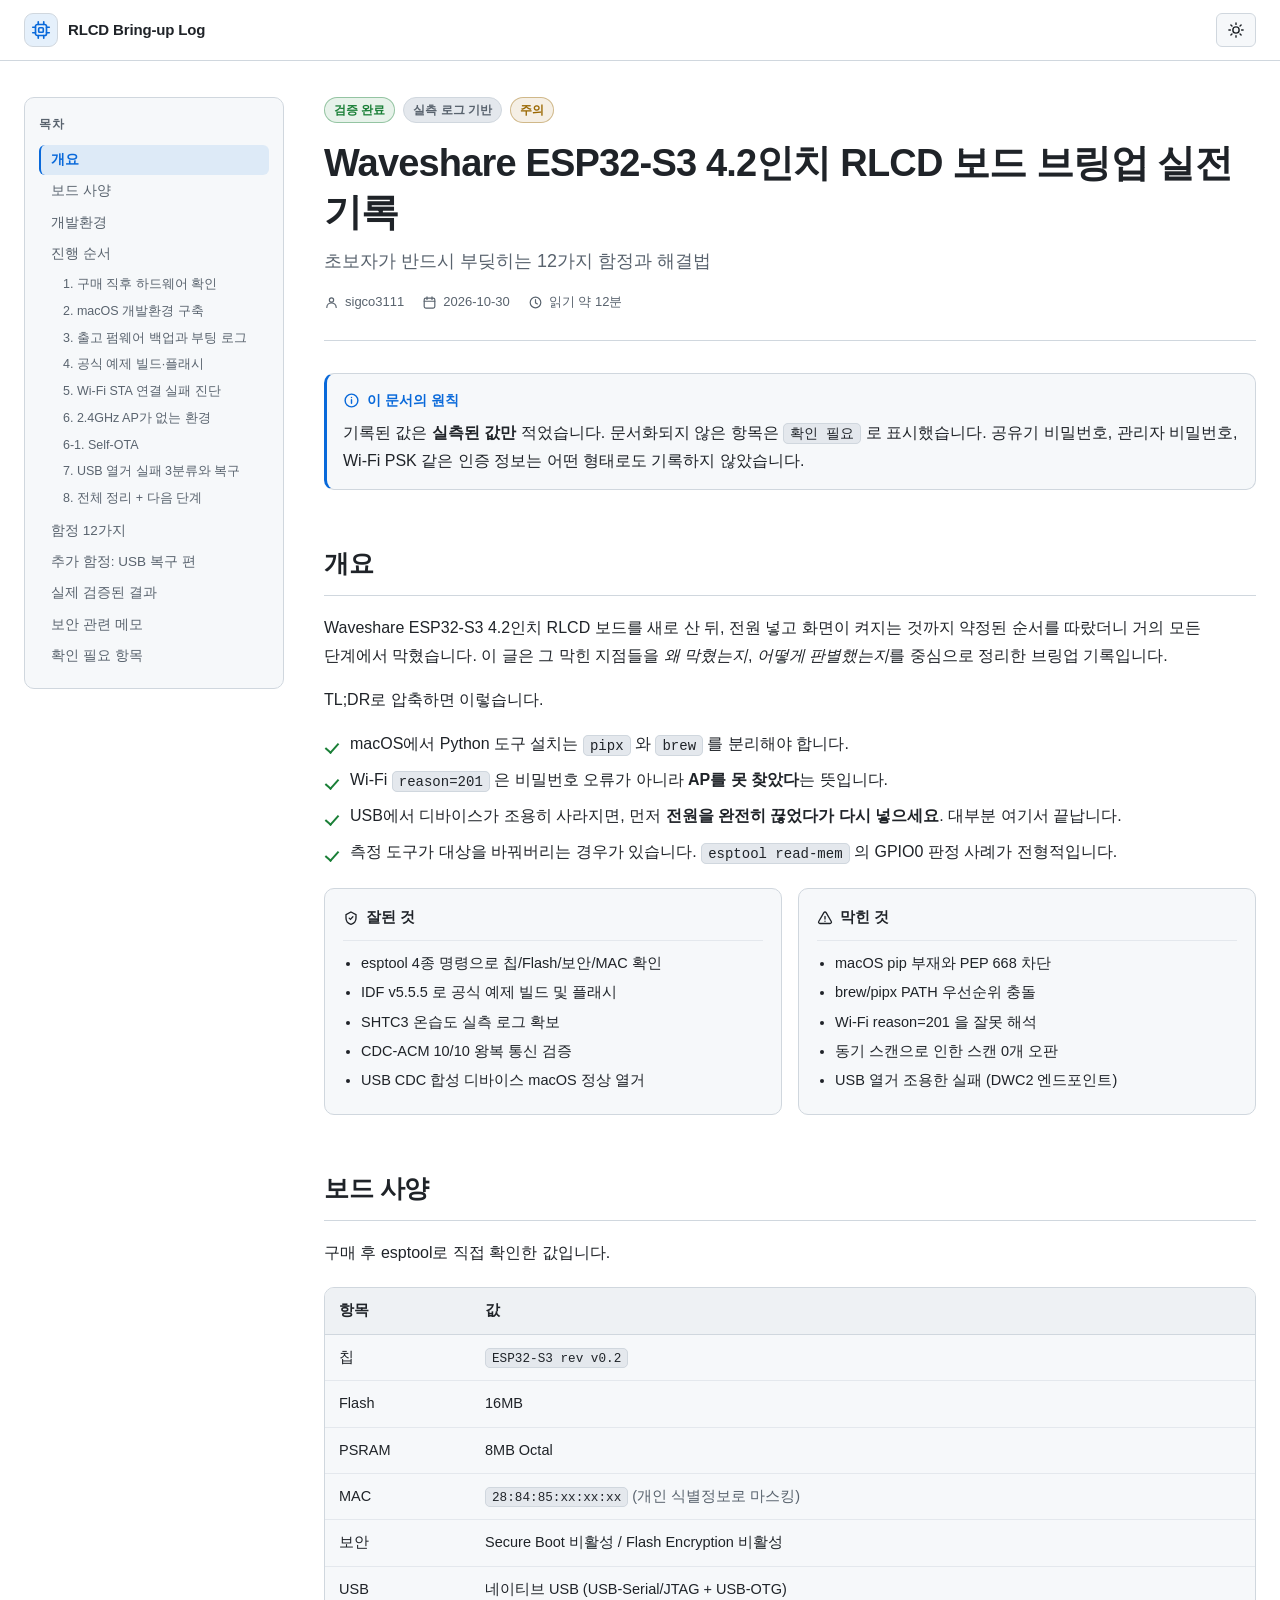
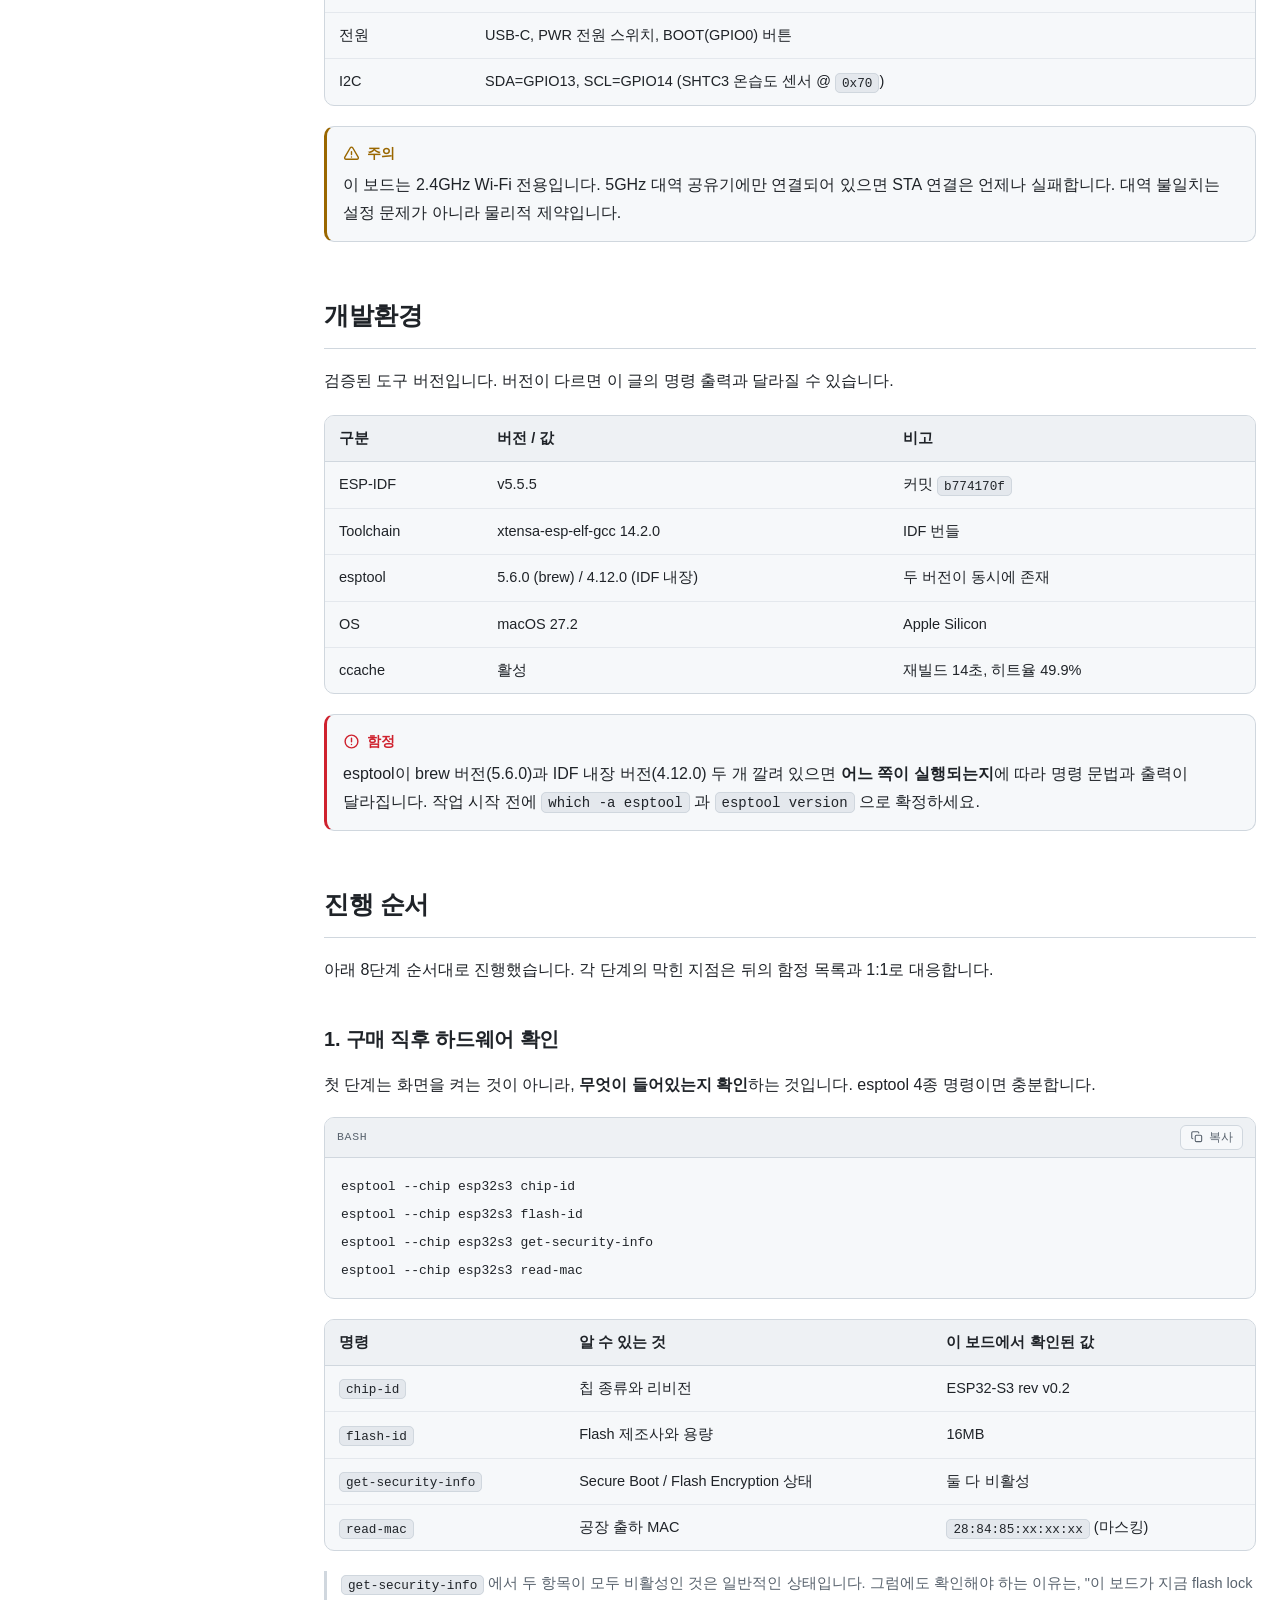
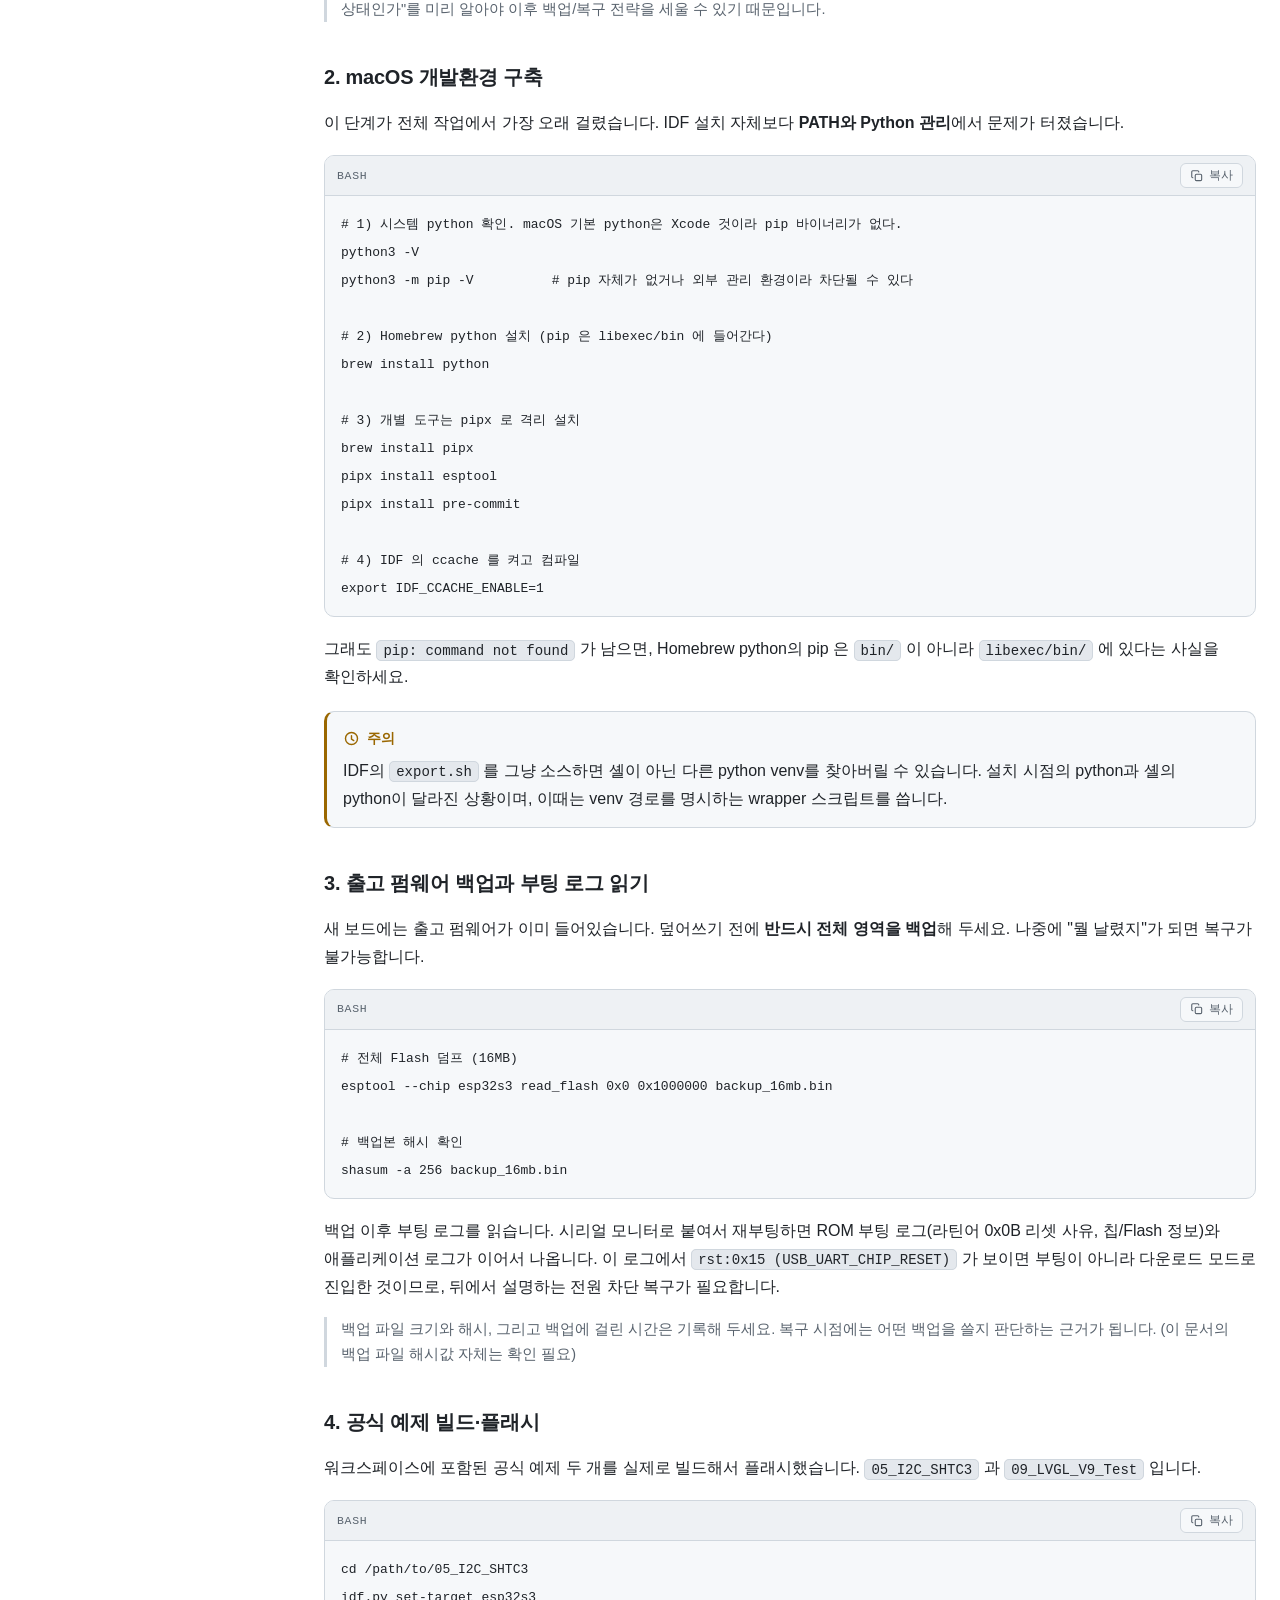
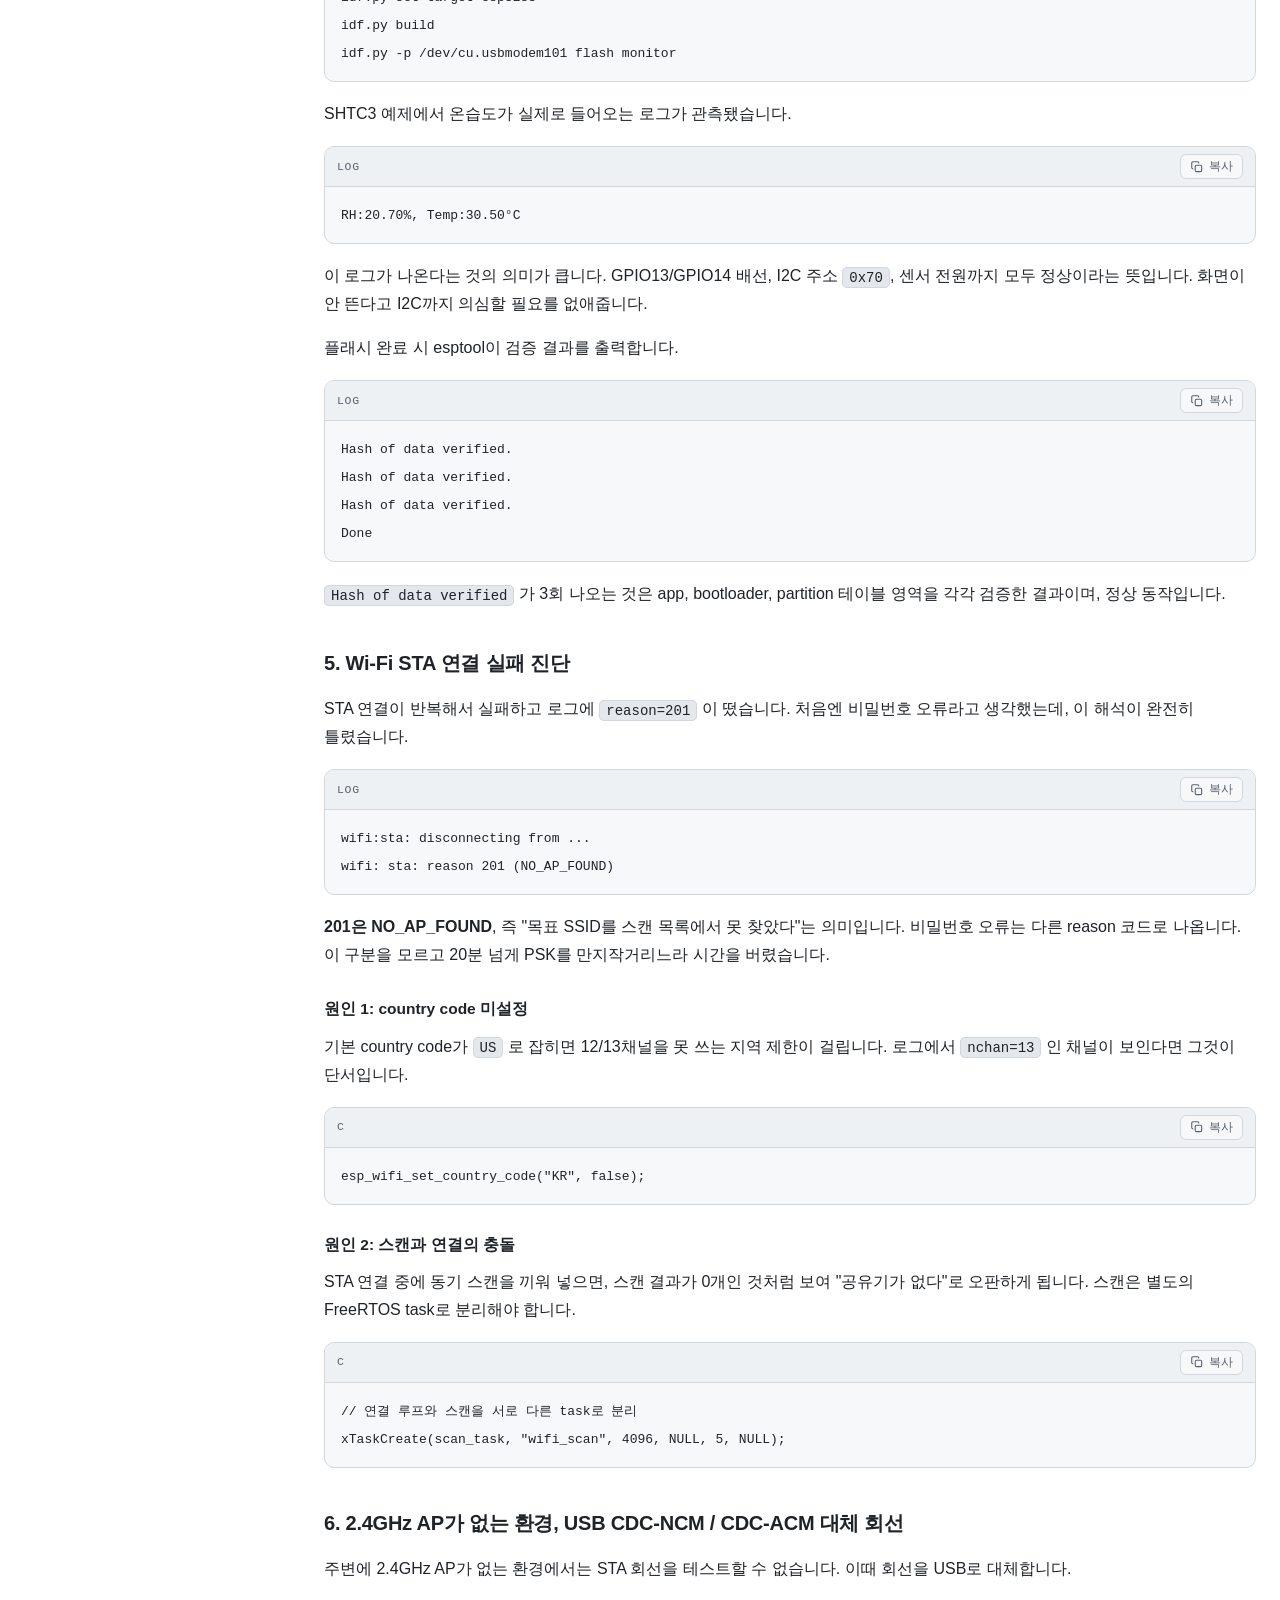
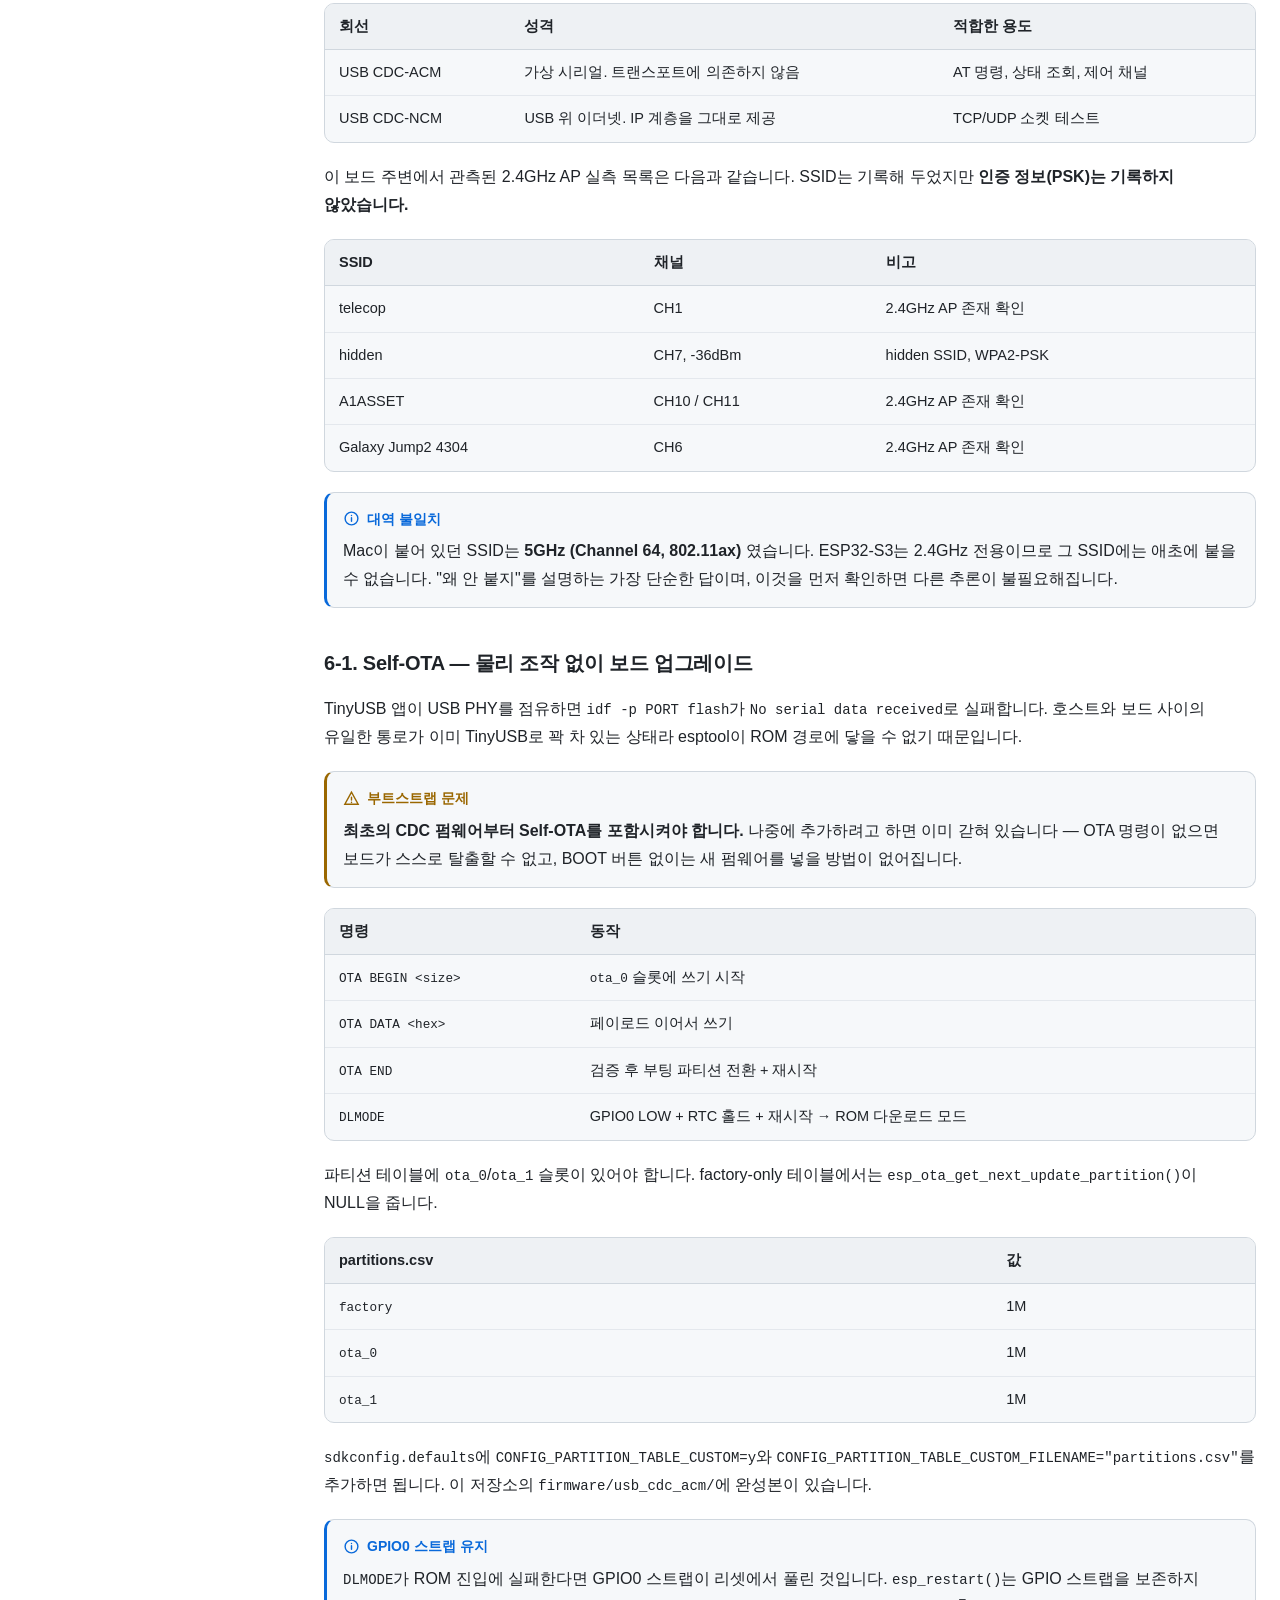
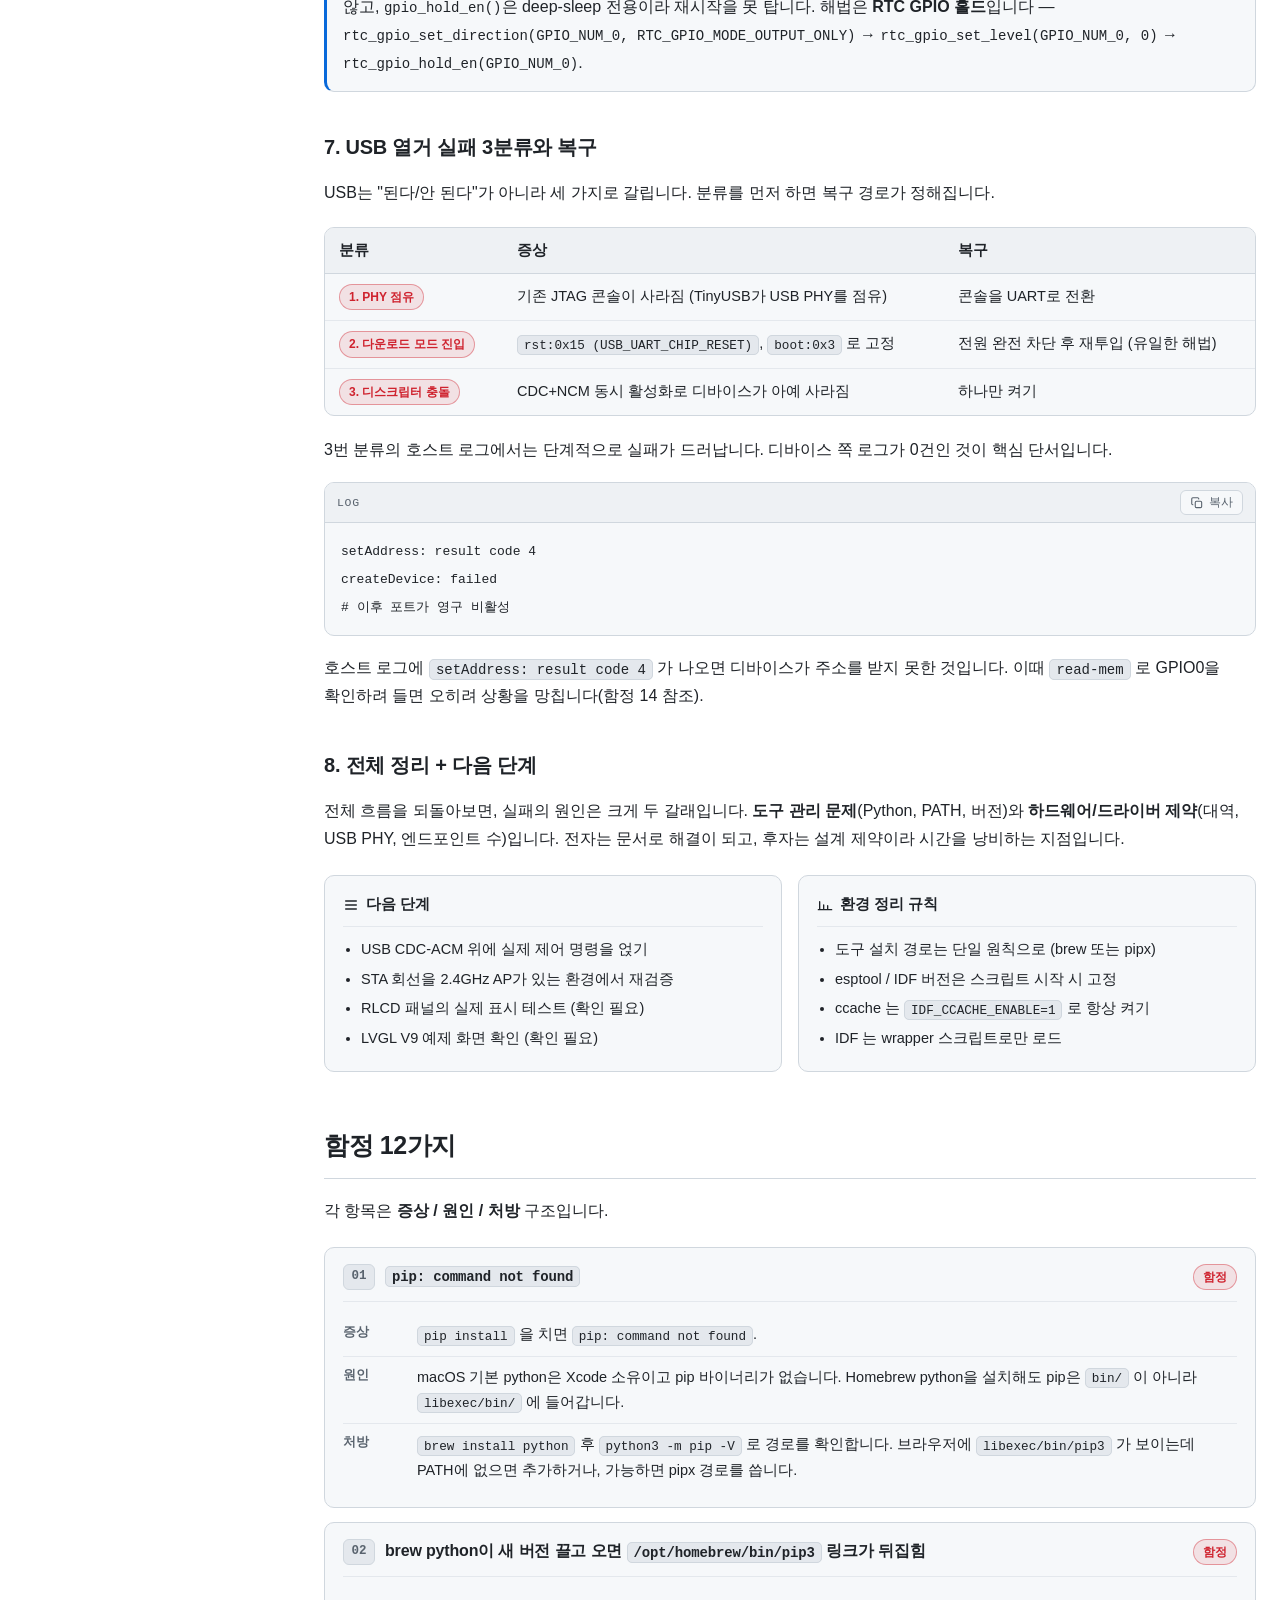
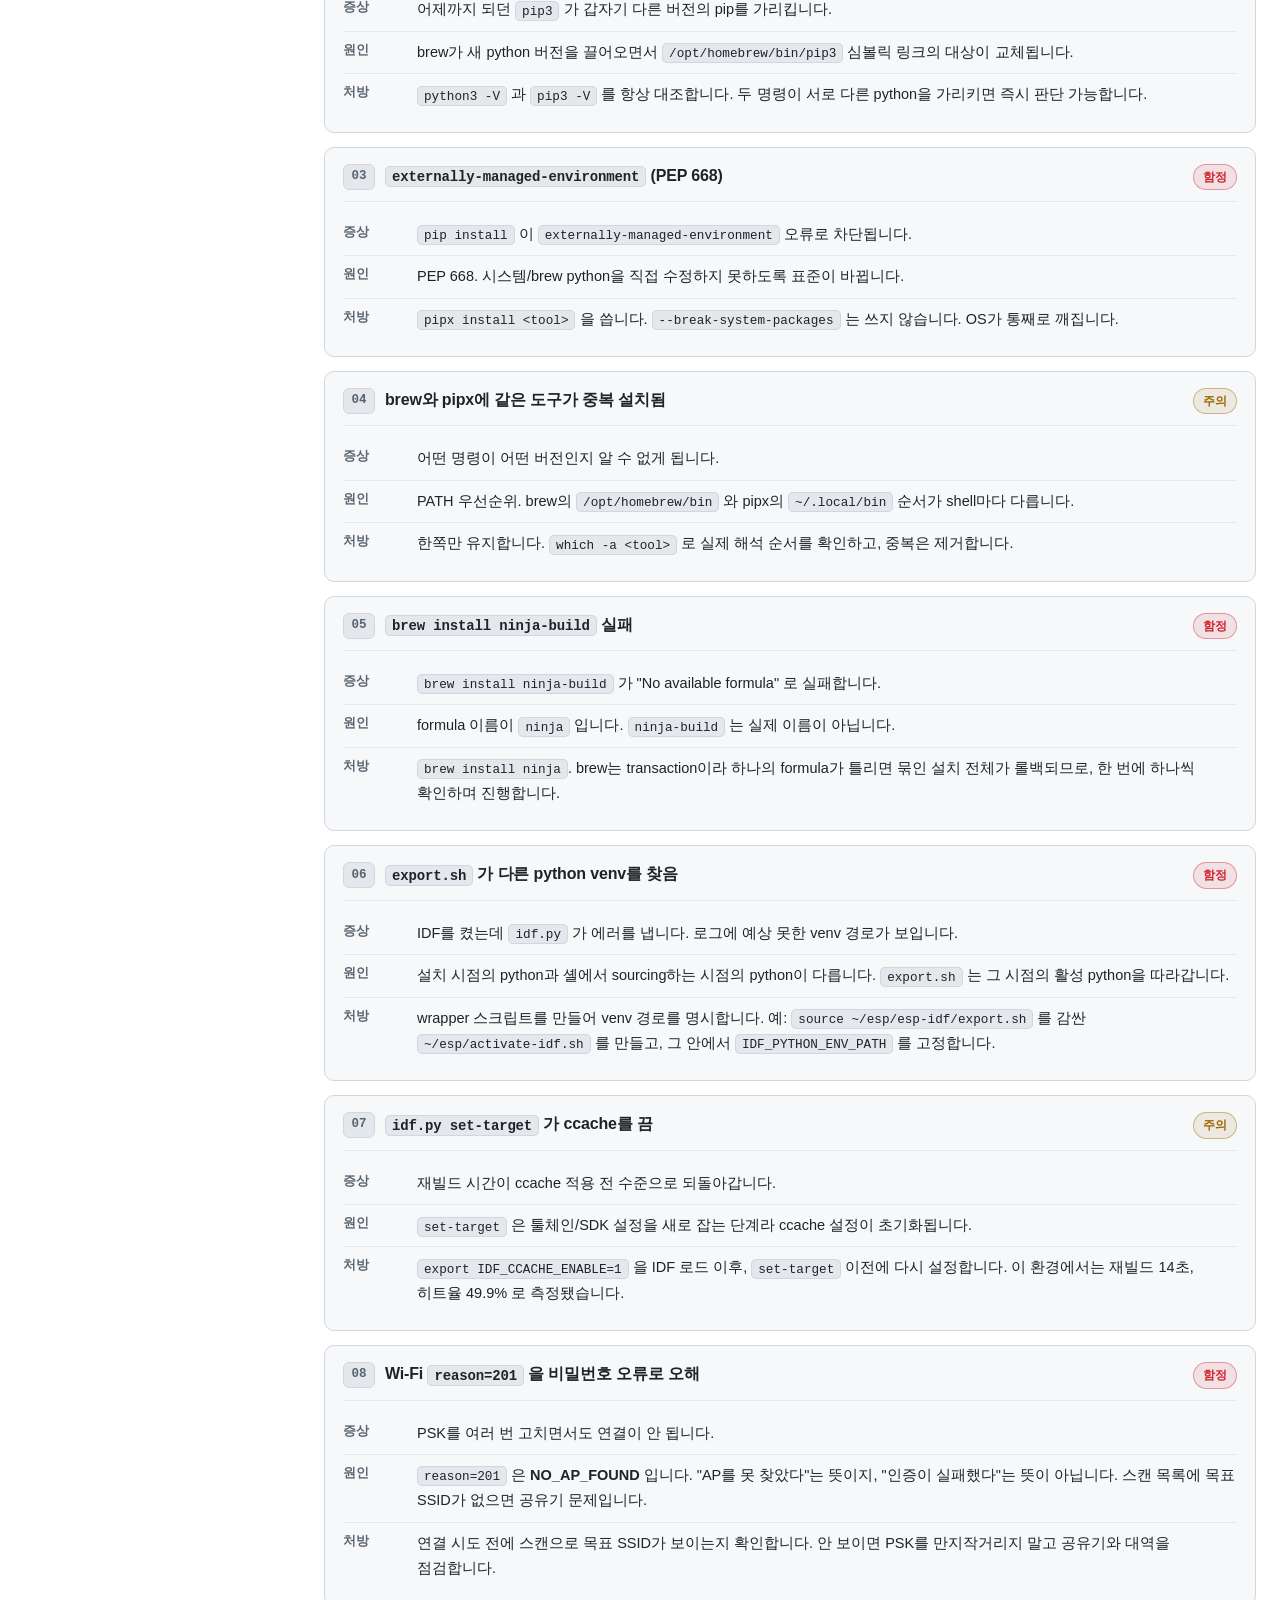
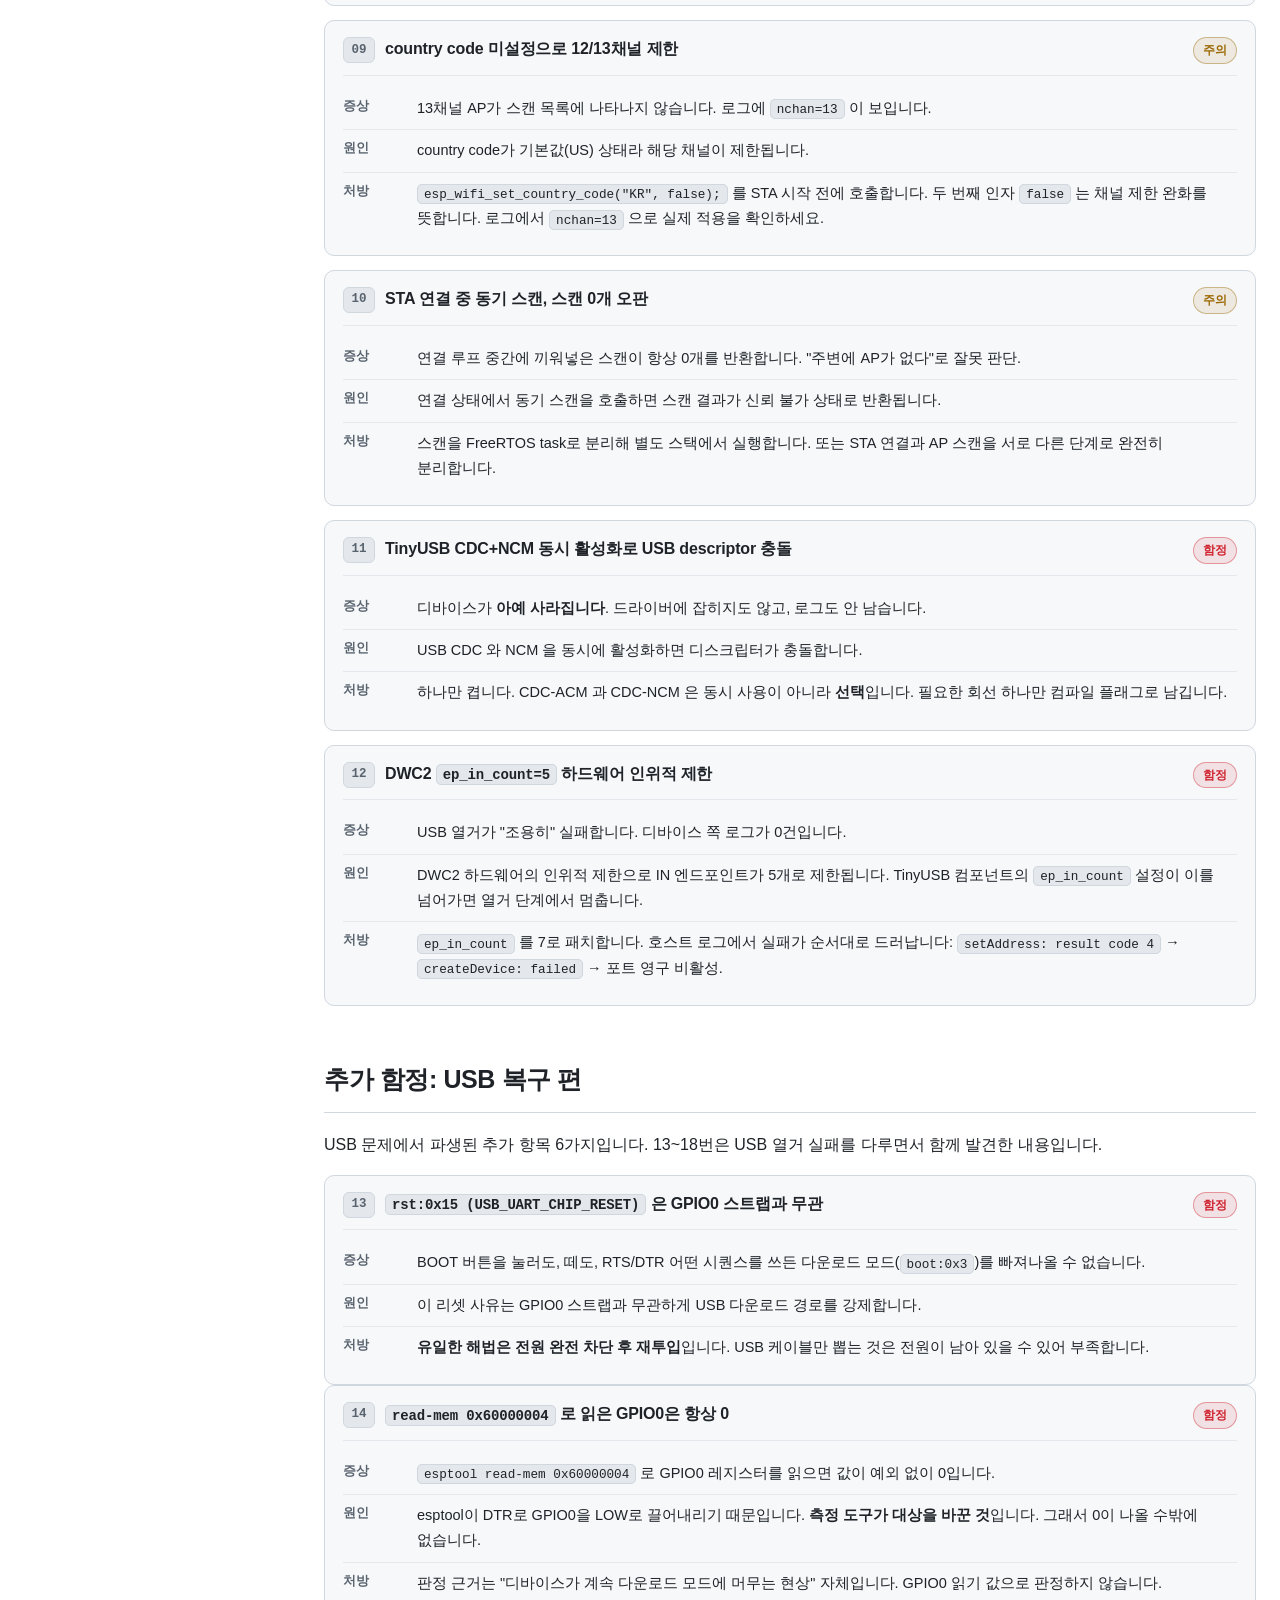
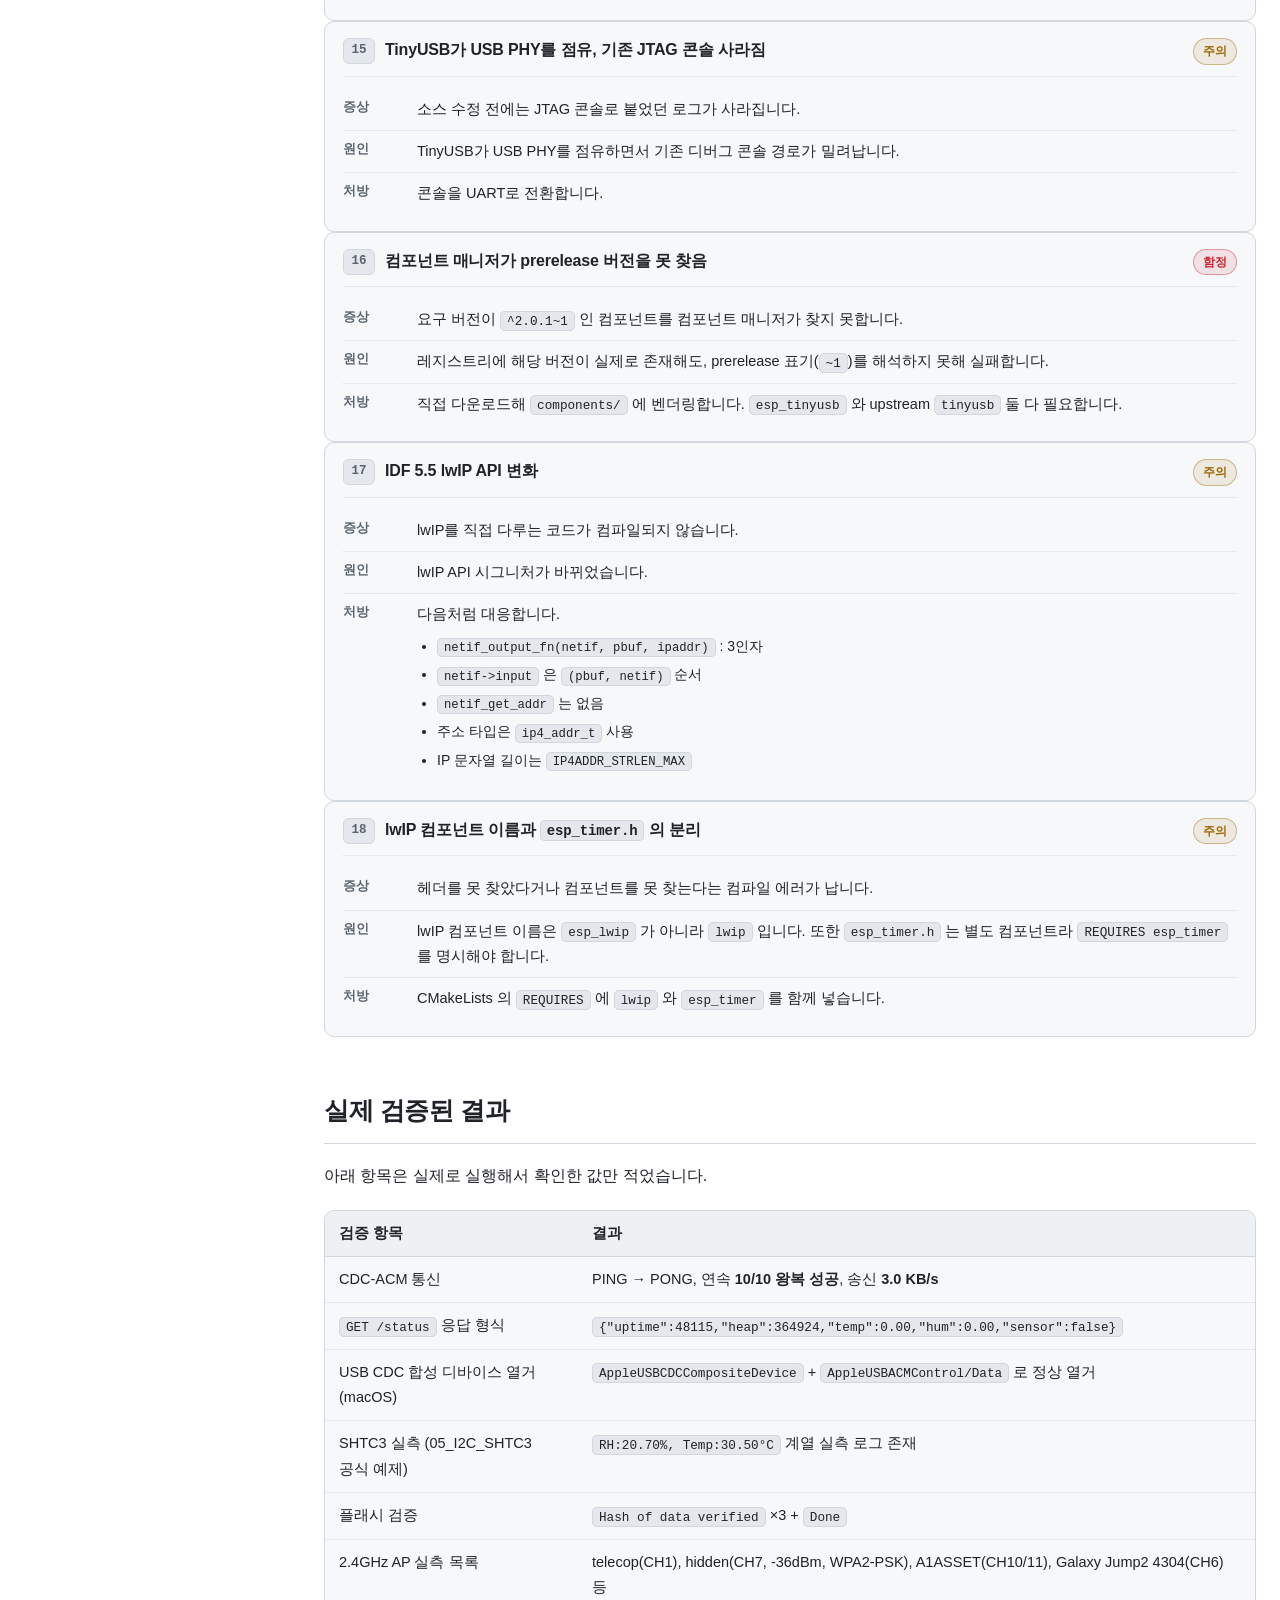
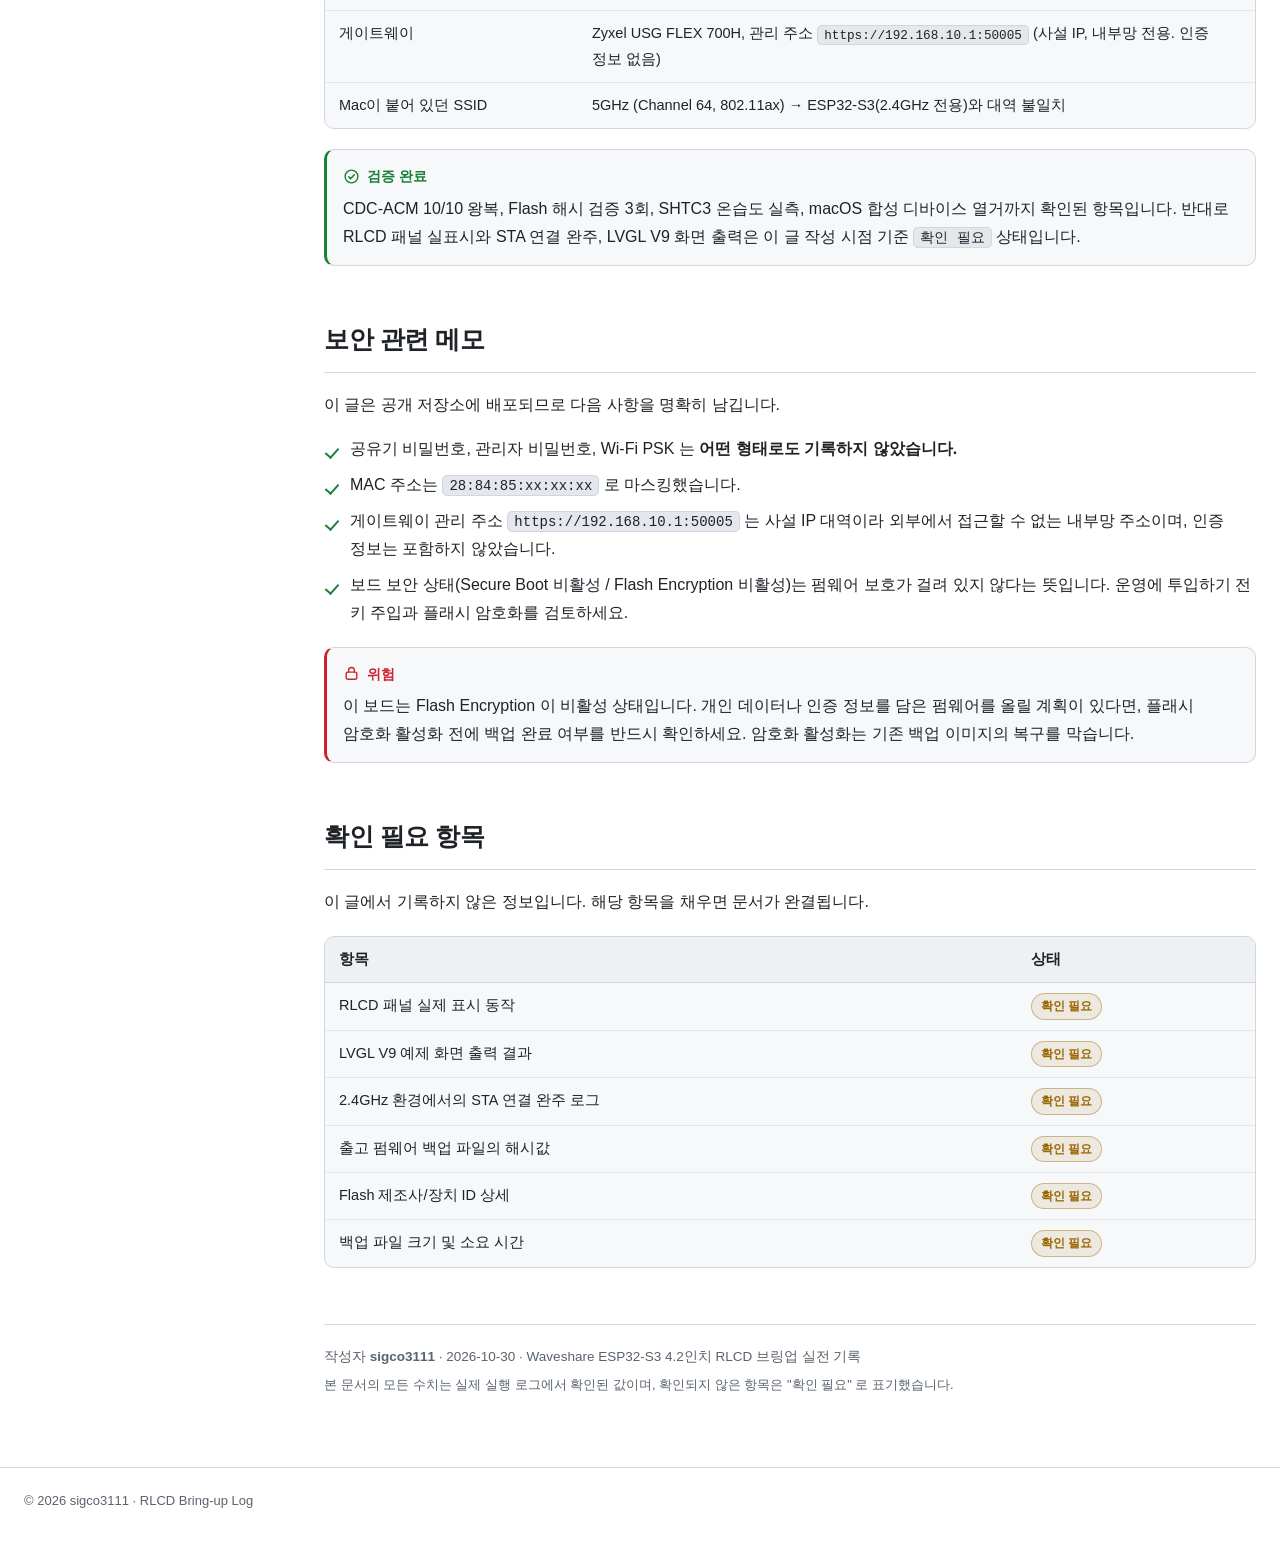
==== index.html @ a82d2789 "docs(site): Self-OTA 섹션 추가 — 물리 조작 없는 보드 업그레이드 OTA BEGIN/DATA/END, DLMODE, partitions.csv(ota_0/ota_" ====
<!DOCTYPE html>
<html lang="ko" data-theme="dark">
<head>
<meta charset="UTF-8">
<meta name="viewport" content="width=device-width, initial-scale=1">
<title>Waveshare ESP32-S3 4.2인치 RLCD 보드 브링업 실전 기록</title>
<meta name="description" content="ESP32-S3 4.2인치 RLCD 보드를 처음 켜는 과정에서 반드시 부딪히는 함정과 해결법. macOS 개발환경 구축부터 USB 열거 실패 복구, Wi-Fi reason=201 진단까지 실측 로그 기반으로 정리.">
<meta name="author" content="sigco3111">
<meta name="date" content="2026-10-30">
<link rel="stylesheet" href="assets/style.css">
<link rel="icon" href="data:image/svg+xml,%3Csvg xmlns='http://www.w3.org/2000/svg' viewBox='0 0 32 32'%3E%3Crect width='32' height='32' rx='7' fill='%230d1117'/%3E%3Crect x='7' y='9' width='18' height='12' rx='2' fill='none' stroke='%2358a6ff' stroke-width='2'/%3E%3Crect x='10' y='12' width='12' height='6' fill='%233fb950' opacity='.8'/%3E%3C/svg%3E">
</head>
<body>

<div class="progress-bar" id="progressBar" aria-hidden="true"></div>

<header class="site-header">
  <div class="wrap header-inner">
    <div class="brand">
      <span class="brand-mark" aria-hidden="true">
        <svg viewBox="0 0 24 24" width="22" height="22" fill="none" stroke="currentColor" stroke-width="1.8" stroke-linecap="round" stroke-linejoin="round">
          <rect x="6" y="6" width="12" height="12" rx="2"></rect>
          <rect x="9.5" y="9.5" width="5" height="5" rx="1"></rect>
          <path d="M9 3v3M15 3v3M9 18v3M15 18v3M3 9h3M3 15h3M18 9h3M18 15h3"></path>
        </svg>
      </span>
      <span class="brand-text">RLCD Bring-up Log</span>
    </div>

    <div class="header-actions">
      <button class="toc-toggle" id="tocToggle" type="button" aria-expanded="false" aria-controls="tocNav">
        <svg viewBox="0 0 24 24" width="18" height="18" fill="none" stroke="currentColor" stroke-width="2" stroke-linecap="round"><path d="M4 6h16M4 12h16M4 18h16"></path></svg>
        <span>목차</span>
      </button>

      <button class="theme-toggle" id="themeToggle" type="button" aria-label="테마 전환" title="다크 / 라이트 테마 전환">
        <svg class="icon-sun" viewBox="0 0 24 24" width="18" height="18" fill="none" stroke="currentColor" stroke-width="1.9" stroke-linecap="round">
          <circle cx="12" cy="12" r="4.2"></circle>
          <path d="M12 2.5v2M12 19.5v2M2.5 12h2M19.5 12h2M5.2 5.2l1.4 1.4M17.4 17.4l1.4 1.4M18.8 5.2l-1.4 1.4M6.6 17.4l-1.4 1.4"></path>
        </svg>
        <svg class="icon-moon" viewBox="0 0 24 24" width="18" height="18" fill="none" stroke="currentColor" stroke-width="1.9" stroke-linecap="round" stroke-linejoin="round">
          <path d="M20 14.5A8.2 8.2 0 019.5 4 8.5 8.5 0 1020 14.5z"></path>
        </svg>
      </button>
    </div>
  </div>
</header>

<main class="wrap layout">

  <!-- ============ 목차 ============ -->
  <aside class="sidebar">
    <nav class="toc" id="tocNav" aria-label="목차">
      <p class="toc-title">목차</p>
      <ul class="toc-list">
        <li><a href="#overview" data-toc="overview">개요</a></li>
        <li><a href="#spec" data-toc="spec">보드 사양</a></li>
        <li><a href="#env" data-toc="env">개발환경</a></li>
        <li class="toc-group">
          <a href="#progress" data-toc="progress">진행 순서</a>
          <ul>
            <li><a href="#step-1" data-toc="step-1">1. 구매 직후 하드웨어 확인</a></li>
            <li><a href="#step-2" data-toc="step-2">2. macOS 개발환경 구축</a></li>
            <li><a href="#step-3" data-toc="step-3">3. 출고 펌웨어 백업과 부팅 로그</a></li>
            <li><a href="#step-4" data-toc="step-4">4. 공식 예제 빌드·플래시</a></li>
            <li><a href="#step-5" data-toc="step-5">5. Wi-Fi STA 연결 실패 진단</a></li>
            <li><a href="#step-6" data-toc="step-6">6. 2.4GHz AP가 없는 환경</a></li>
            <li><a href="#step-6-1" data-toc="step-6-1">6-1. Self-OTA</a></li>
            <li><a href="#step-7" data-toc="step-7">7. USB 열거 실패 3분류와 복구</a></li>
            <li><a href="#step-8" data-toc="step-8">8. 전체 정리 + 다음 단계</a></li>
          </ul>
        </li>
        <li><a href="#pitfalls" data-toc="pitfalls">함정 12가지</a></li>
        <li><a href="#pitfalls-usb" data-toc="pitfalls-usb">추가 함정: USB 복구 편</a></li>
        <li><a href="#verified" data-toc="verified">실제 검증된 결과</a></li>
        <li><a href="#security" data-toc="security">보안 관련 메모</a></li>
        <li><a href="#open-items" data-toc="open-items">확인 필요 항목</a></li>
      </ul>
    </nav>
  </aside>

  <!-- ============ 본문 ============ -->
  <article class="post">

    <header class="post-header">
      <div class="post-badges">
        <span class="badge badge-success">검증 완료</span>
        <span class="badge badge-neutral">실측 로그 기반</span>
        <span class="badge badge-warning">주의</span>
      </div>
      <h1 class="post-title">Waveshare ESP32-S3 4.2인치 RLCD 보드 브링업 실전 기록</h1>
      <p class="post-subtitle">초보자가 반드시 부딪히는 12가지 함정과 해결법</p>
      <div class="post-meta">
        <span class="meta-item">
          <svg viewBox="0 0 24 24" width="15" height="15" fill="none" stroke="currentColor" stroke-width="1.9" stroke-linecap="round"><circle cx="12" cy="8" r="3.4"></circle><path d="M4.5 20a7.5 7.5 0 0115 0"></path></svg>
          sigco3111
        </span>
        <span class="meta-item">
          <svg viewBox="0 0 24 24" width="15" height="15" fill="none" stroke="currentColor" stroke-width="1.9" stroke-linecap="round"><rect x="3.5" y="5" width="17" height="16" rx="2.5"></rect><path d="M8 3v4M16 3v4M3.5 10h17"></path></svg>
          2026-10-30
        </span>
        <span class="meta-item">
          <svg viewBox="0 0 24 24" width="15" height="15" fill="none" stroke="currentColor" stroke-width="1.9" stroke-linecap="round"><circle cx="12" cy="12" r="8.5"></circle><path d="M12 7.5v5l3 1.8"></path></svg>
          읽기 약 12분
        </span>
      </div>
    </header>

    <div class="callout callout-info">
      <div class="callout-head">
        <svg viewBox="0 0 24 24" width="17" height="17" fill="none" stroke="currentColor" stroke-width="2" stroke-linecap="round"><circle cx="12" cy="12" r="9"></circle><path d="M12 11v5M12 7.6v.2"></path></svg>
        이 문서의 원칙
      </div>
      <p>
        기록된 값은 <strong>실측된 값만</strong> 적었습니다. 문서화되지 않은 항목은
        <code class="inline-code">확인 필요</code> 로 표시했습니다. 공유기 비밀번호, 관리자 비밀번호,
        Wi-Fi PSK 같은 인증 정보는 어떤 형태로도 기록하지 않았습니다.
      </p>
    </div>

    <!-- ---------- 개요 ---------- -->
    <section id="overview">
      <h2 class="section-title">개요</h2>
      <p>
        Waveshare ESP32-S3 4.2인치 RLCD 보드를 새로 산 뒤, 전원 넣고 화면이 켜지는 것까지
        약정된 순서를 따랐더니 거의 모든 단계에서 막혔습니다. 이 글은 그 막힌 지점들을
        <em>왜 막혔는지</em>, <em>어떻게 판별했는지</em>를 중심으로 정리한 브링업 기록입니다.
      </p>
      <p>
        TL;DR로 압축하면 이렇습니다.
      </p>
      <ul class="checklist">
        <li>macOS에서 Python 도구 설치는 <code class="inline-code">pipx</code> 와 <code class="inline-code">brew</code> 를 분리해야 합니다.</li>
        <li>Wi-Fi <code class="inline-code">reason=201</code> 은 비밀번호 오류가 아니라 <strong>AP를 못 찾았다</strong>는 뜻입니다.</li>
        <li>USB에서 디바이스가 조용히 사라지면, 먼저 <strong>전원을 완전히 끊었다가 다시 넣으세요</strong>. 대부분 여기서 끝납니다.</li>
        <li>측정 도구가 대상을 바꿔버리는 경우가 있습니다. <code class="inline-code">esptool read-mem</code> 의 GPIO0 판정 사례가 전형적입니다.</li>
      </ul>

      <div class="grid-2">
        <div class="card">
          <div class="card-title">
            <svg viewBox="0 0 24 24" width="16" height="16" fill="none" stroke="currentColor" stroke-width="2" stroke-linecap="round"><path d="M12 3l7.5 4v5c0 4.4-3.1 8.3-7.5 9.5C7.6 20.3 4.5 16.4 4.5 12V7L12 3z"></path><path d="M9.3 12.2l1.9 1.9 3.6-3.9"></path></svg>
            잘된 것
          </div>
          <ul class="tight">
            <li>esptool 4종 명령으로 칩/Flash/보안/MAC 확인</li>
            <li>IDF v5.5.5 로 공식 예제 빌드 및 플래시</li>
            <li>SHTC3 온습도 실측 로그 확보</li>
            <li>CDC-ACM 10/10 왕복 통신 검증</li>
            <li>USB CDC 합성 디바이스 macOS 정상 열거</li>
          </ul>
        </div>
        <div class="card">
          <div class="card-title">
            <svg viewBox="0 0 24 24" width="16" height="16" fill="none" stroke="currentColor" stroke-width="2" stroke-linecap="round"><path d="M10.3 3.9L2.6 17.2a2 2 0 001.7 3h15.4a2 2 0 001.7-3L13.7 3.9a2 2 0 00-3.4 0z"></path><path d="M12 9.5v4M12 16.8v.2"></path></svg>
            막힌 것
          </div>
          <ul class="tight">
            <li>macOS pip 부재와 PEP 668 차단</li>
            <li>brew/pipx PATH 우선순위 충돌</li>
            <li>Wi-Fi reason=201 을 잘못 해석</li>
            <li>동기 스캔으로 인한 스캔 0개 오판</li>
            <li>USB 열거 조용한 실패 (DWC2 엔드포인트)</li>
          </ul>
        </div>
      </div>
    </section>

    <!-- ---------- 보드 사양 ---------- -->
    <section id="spec">
      <h2 class="section-title">보드 사양</h2>
      <p>구매 후 esptool로 직접 확인한 값입니다.</p>

      <div class="table-wrap">
        <table>
          <thead>
            <tr><th scope="col">항목</th><th scope="col">값</th></tr>
          </thead>
          <tbody>
            <tr><td>칩</td><td><code class="inline-code">ESP32-S3 rev v0.2</code></td></tr>
            <tr><td>Flash</td><td>16MB</td></tr>
            <tr><td>PSRAM</td><td>8MB Octal</td></tr>
            <tr><td>MAC</td><td><code class="inline-code">28:84:85:xx:xx:xx</code> <span class="muted">(개인 식별정보로 마스킹)</span></td></tr>
            <tr><td>보안</td><td>Secure Boot 비활성 / Flash Encryption 비활성</td></tr>
            <tr><td>USB</td><td>네이티브 USB (USB-Serial/JTAG + USB-OTG)</td></tr>
            <tr><td>전원</td><td>USB-C, PWR 전원 스위치, BOOT(GPIO0) 버튼</td></tr>
            <tr><td>I2C</td><td>SDA=GPIO13, SCL=GPIO14 (SHTC3 온습도 센서 @ <code class="inline-code">0x70</code>)</td></tr>
          </tbody>
        </table>
      </div>

      <div class="callout callout-warning">
        <div class="callout-head">
          <svg viewBox="0 0 24 24" width="17" height="17" fill="none" stroke="currentColor" stroke-width="2" stroke-linecap="round"><path d="M10.3 3.9L2.6 17.2a2 2 0 001.7 3h15.4a2 2 0 001.7-3L13.7 3.9a2 2 0 00-3.4 0z"></path><path d="M12 9.5v4M12 16.8v.2"></path></svg>
          주의
        </div>
        <p>
          이 보드는 2.4GHz Wi-Fi 전용입니다. 5GHz 대역 공유기에만 연결되어 있으면 STA 연결은
          언제나 실패합니다. 대역 불일치는 설정 문제가 아니라 물리적 제약입니다.
        </p>
      </div>
    </section>

    <!-- ---------- 개발환경 ---------- -->
    <section id="env">
      <h2 class="section-title">개발환경</h2>
      <p>검증된 도구 버전입니다. 버전이 다르면 이 글의 명령 출력과 달라질 수 있습니다.</p>

      <div class="table-wrap">
        <table>
          <thead>
            <tr><th scope="col">구분</th><th scope="col">버전 / 값</th><th scope="col">비고</th></tr>
          </thead>
          <tbody>
            <tr><td>ESP-IDF</td><td>v5.5.5</td><td>커밋 <code class="inline-code">b774170f</code></td></tr>
            <tr><td>Toolchain</td><td>xtensa-esp-elf-gcc 14.2.0</td><td>IDF 번들</td></tr>
            <tr><td>esptool</td><td>5.6.0 (brew) / 4.12.0 (IDF 내장)</td><td>두 버전이 동시에 존재</td></tr>
            <tr><td>OS</td><td>macOS 27.2</td><td>Apple Silicon</td></tr>
            <tr><td>ccache</td><td>활성</td><td>재빌드 14초, 히트율 49.9%</td></tr>
          </tbody>
        </table>
      </div>

      <div class="callout callout-danger">
        <div class="callout-head">
          <svg viewBox="0 0 24 24" width="17" height="17" fill="none" stroke="currentColor" stroke-width="2" stroke-linecap="round"><circle cx="12" cy="12" r="9"></circle><path d="M12 7.5v5M12 16.2v.2"></path></svg>
          함정
        </div>
        <p>
          esptool이 brew 버전(5.6.0)과 IDF 내장 버전(4.12.0) 두 개 깔려 있으면
          <strong>어느 쪽이 실행되는지</strong>에 따라 명령 문법과 출력이 달라집니다.
          작업 시작 전에 <code class="inline-code">which -a esptool</code> 과
          <code class="inline-code">esptool version</code> 으로 확정하세요.
        </p>
      </div>
    </section>

    <!-- ---------- 진행 순서 ---------- -->
    <section id="progress">
      <h2 class="section-title">진행 순서</h2>
      <p>아래 8단계 순서대로 진행했습니다. 각 단계의 막힌 지점은 뒤의 함정 목록과 1:1로 대응합니다.</p>

      <!-- Step 1 -->
      <h3 id="step-1" class="subsection-title">1. 구매 직후 하드웨어 확인</h3>
      <p>
        첫 단계는 화면을 켜는 것이 아니라, <strong>무엇이 들어있는지 확인</strong>하는 것입니다.
        esptool 4종 명령이면 충분합니다.
      </p>

      <div class="code-block">
        <div class="code-head"><span class="code-lang">bash</span></div>
        <pre><code>esptool --chip esp32s3 chip-id
esptool --chip esp32s3 flash-id
esptool --chip esp32s3 get-security-info
esptool --chip esp32s3 read-mac</code></pre>
      </div>

      <div class="table-wrap">
        <table>
          <thead>
            <tr><th scope="col">명령</th><th scope="col">알 수 있는 것</th><th scope="col">이 보드에서 확인된 값</th></tr>
          </thead>
          <tbody>
            <tr><td><code class="inline-code">chip-id</code></td><td>칩 종류와 리비전</td><td>ESP32-S3 rev v0.2</td></tr>
            <tr><td><code class="inline-code">flash-id</code></td><td>Flash 제조사와 용량</td><td>16MB</td></tr>
            <tr><td><code class="inline-code">get-security-info</code></td><td>Secure Boot / Flash Encryption 상태</td><td>둘 다 비활성</td></tr>
            <tr><td><code class="inline-code">read-mac</code></td><td>공장 출하 MAC</td><td><code class="inline-code">28:84:85:xx:xx:xx</code> (마스킹)</td></tr>
          </tbody>
        </table>
      </div>

      <p class="note">
        <code class="inline-code">get-security-info</code> 에서 두 항목이 모두 비활성인 것은
        일반적인 상태입니다. 그럼에도 확인해야 하는 이유는, "이 보드가 지금 flash lock 상태인가"를
        미리 알아야 이후 백업/복구 전략을 세울 수 있기 때문입니다.
      </p>

      <!-- Step 2 -->
      <h3 id="step-2" class="subsection-title">2. macOS 개발환경 구축</h3>
      <p>
        이 단계가 전체 작업에서 가장 오래 걸렸습니다. IDF 설치 자체보다
        <strong>PATH와 Python 관리</strong>에서 문제가 터졌습니다.
      </p>

      <div class="code-block">
        <div class="code-head"><span class="code-lang">bash</span></div>
        <pre><code># 1) 시스템 python 확인. macOS 기본 python은 Xcode 것이라 pip 바이너리가 없다.
python3 -V
python3 -m pip -V          # pip 자체가 없거나 외부 관리 환경이라 차단될 수 있다

# 2) Homebrew python 설치 (pip 은 libexec/bin 에 들어간다)
brew install python

# 3) 개별 도구는 pipx 로 격리 설치
brew install pipx
pipx install esptool
pipx install pre-commit

# 4) IDF 의 ccache 를 켜고 컴파일
export IDF_CCACHE_ENABLE=1</code></pre>
      </div>

      <p>
        그래도 <code class="inline-code">pip: command not found</code> 가 남으면,
        Homebrew python의 pip 은 <code class="inline-code">bin/</code> 이 아니라
        <code class="inline-code">libexec/bin/</code> 에 있다는 사실을 확인하세요.
      </p>

      <div class="callout callout-warning">
        <div class="callout-head">
          <svg viewBox="0 0 24 24" width="17" height="17" fill="none" stroke="currentColor" stroke-width="2" stroke-linecap="round"><path d="M12 8v5l3.2 2"></path><circle cx="12" cy="12" r="8.5"></circle></svg>
          주의
        </div>
        <p>
          IDF의 <code class="inline-code">export.sh</code> 를 그냥 소스하면 셸이 아닌
          다른 python venv를 찾아버릴 수 있습니다. 설치 시점의 python과 셸의 python이
          달라진 상황이며, 이때는 venv 경로를 명시하는 wrapper 스크립트를 씁니다.
        </p>
      </div>

      <!-- Step 3 -->
      <h3 id="step-3" class="subsection-title">3. 출고 펌웨어 백업과 부팅 로그 읽기</h3>
      <p>
        새 보드에는 출고 펌웨어가 이미 들어있습니다. 덮어쓰기 전에
        <strong>반드시 전체 영역을 백업</strong>해 두세요. 나중에 "뭘 날렸지"가 되면 복구가 불가능합니다.
      </p>

      <div class="code-block">
        <div class="code-head"><span class="code-lang">bash</span></div>
        <pre><code># 전체 Flash 덤프 (16MB)
esptool --chip esp32s3 read_flash 0x0 0x1000000 backup_16mb.bin

# 백업본 해시 확인
shasum -a 256 backup_16mb.bin</code></pre>
      </div>

      <p>
        백업 이후 부팅 로그를 읽습니다. 시리얼 모니터로 붙여서 재부팅하면
        ROM 부팅 로그(라틴어 0x0B 리셋 사유, 칩/Flash 정보)와 애플리케이션 로그가 이어서 나옵니다.
        이 로그에서 <code class="inline-code">rst:0x15 (USB_UART_CHIP_RESET)</code> 가 보이면
        부팅이 아니라 다운로드 모드로 진입한 것이므로, 뒤에서 설명하는 전원 차단 복구가 필요합니다.
      </p>

      <p class="note">
        백업 파일 크기와 해시, 그리고 백업에 걸린 시간은 기록해 두세요.
        복구 시점에는 어떤 백업을 쓸지 판단하는 근거가 됩니다.
        <span class="muted">(이 문서의 백업 파일 해시값 자체는 확인 필요)</span>
      </p>

      <!-- Step 4 -->
      <h3 id="step-4" class="subsection-title">4. 공식 예제 빌드·플래시</h3>
      <p>
        워크스페이스에 포함된 공식 예제 두 개를 실제로 빌드해서 플래시했습니다.
        <code class="inline-code">05_I2C_SHTC3</code> 과 <code class="inline-code">09_LVGL_V9_Test</code> 입니다.
      </p>

      <div class="code-block">
        <div class="code-head"><span class="code-lang">bash</span></div>
        <pre><code>cd /path/to/05_I2C_SHTC3
idf.py set-target esp32s3
idf.py build
idf.py -p /dev/cu.usbmodem101 flash monitor</code></pre>
      </div>

      <p>SHTC3 예제에서 온습도가 실제로 들어오는 로그가 관측됐습니다.</p>

      <div class="code-block">
        <div class="code-head"><span class="code-lang">log</span></div>
        <pre><code>RH:20.70%, Temp:30.50°C</code></pre>
      </div>

      <p>
        이 로그가 나온다는 것의 의미가 큽니다. GPIO13/GPIO14 배선, I2C 주소 <code class="inline-code">0x70</code>,
        센서 전원까지 모두 정상이라는 뜻입니다. 화면이 안 뜬다고 I2C까지 의심할 필요를 없애줍니다.
      </p>

      <p>플래시 완료 시 esptool이 검증 결과를 출력합니다.</p>

      <div class="code-block">
        <div class="code-head"><span class="code-lang">log</span></div>
        <pre><code>Hash of data verified.
Hash of data verified.
Hash of data verified.
Done</code></pre>
      </div>

      <p>
        <code class="inline-code">Hash of data verified</code> 가 3회 나오는 것은
        app, bootloader, partition 테이블 영역을 각각 검증한 결과이며, 정상 동작입니다.
      </p>

      <!-- Step 5 -->
      <h3 id="step-5" class="subsection-title">5. Wi-Fi STA 연결 실패 진단</h3>
      <p>
        STA 연결이 반복해서 실패하고 로그에 <code class="inline-code">reason=201</code> 이 떴습니다.
        처음엔 비밀번호 오류라고 생각했는데, 이 해석이 완전히 틀렸습니다.
      </p>

      <div class="code-block">
        <div class="code-head"><span class="code-lang">log</span></div>
        <pre><code>wifi:sta: disconnecting from ...
wifi: sta: reason 201 (NO_AP_FOUND)</code></pre>
      </div>

      <p>
        <strong>201은 NO_AP_FOUND</strong>, 즉 "목표 SSID를 스캔 목록에서 못 찾았다"는 의미입니다.
        비밀번호 오류는 다른 reason 코드로 나옵니다. 이 구분을 모르고 20분 넘게 PSK를
        만지작거리느라 시간을 버렸습니다.
      </p>

      <h4 class="minor-title">원인 1: country code 미설정</h4>
      <p>
        기본 country code가 <code class="inline-code">US</code> 로 잡히면 12/13채널을 못 쓰는
        지역 제한이 걸립니다. 로그에서 <code class="inline-code">nchan=13</code> 인 채널이
        보인다면 그것이 단서입니다.
      </p>

      <div class="code-block">
        <div class="code-head"><span class="code-lang">c</span></div>
        <pre><code>esp_wifi_set_country_code("KR", false);</code></pre>
      </div>

      <h4 class="minor-title">원인 2: 스캔과 연결의 충돌</h4>
      <p>
        STA 연결 중에 동기 스캔을 끼워 넣으면, 스캔 결과가 0개인 것처럼 보여
        "공유기가 없다"로 오판하게 됩니다. 스캔은 별도의 FreeRTOS task로 분리해야 합니다.
      </p>

      <div class="code-block">
        <div class="code-head"><span class="code-lang">c</span></div>
        <pre><code>// 연결 루프와 스캔을 서로 다른 task로 분리
xTaskCreate(scan_task, "wifi_scan", 4096, NULL, 5, NULL);</code></pre>
      </div>

      <!-- Step 6 -->
      <h3 id="step-6" class="subsection-title">6. 2.4GHz AP가 없는 환경, USB CDC-NCM / CDC-ACM 대체 회선</h3>
      <p>
        주변에 2.4GHz AP가 없는 환경에서는 STA 회선을 테스트할 수 없습니다.
        이때 회선을 USB로 대체합니다.
      </p>

      <div class="table-wrap">
        <table>
          <thead>
            <tr><th scope="col">회선</th><th scope="col">성격</th><th scope="col">적합한 용도</th></tr>
          </thead>
          <tbody>
            <tr><td>USB CDC-ACM</td><td>가상 시리얼. 트랜스포트에 의존하지 않음</td><td>AT 명령, 상태 조회, 제어 채널</td></tr>
            <tr><td>USB CDC-NCM</td><td>USB 위 이더넷. IP 계층을 그대로 제공</td><td>TCP/UDP 소켓 테스트</td></tr>
          </tbody>
        </table>
      </div>

      <p>
        이 보드 주변에서 관측된 2.4GHz AP 실측 목록은 다음과 같습니다. SSID는 기록해 두었지만
        <strong>인증 정보(PSK)는 기록하지 않았습니다.</strong>
      </p>

      <div class="table-wrap">
        <table>
          <thead>
            <tr><th scope="col">SSID</th><th scope="col">채널</th><th scope="col">비고</th></tr>
          </thead>
          <tbody>
            <tr><td>telecop</td><td>CH1</td><td>2.4GHz AP 존재 확인</td></tr>
            <tr><td>hidden</td><td>CH7, -36dBm</td><td>hidden SSID, WPA2-PSK</td></tr>
            <tr><td>A1ASSET</td><td>CH10 / CH11</td><td>2.4GHz AP 존재 확인</td></tr>
            <tr><td>Galaxy Jump2 4304</td><td>CH6</td><td>2.4GHz AP 존재 확인</td></tr>
          </tbody>
        </table>
      </div>

      <div class="callout callout-info">
        <div class="callout-head">
          <svg viewBox="0 0 24 24" width="17" height="17" fill="none" stroke="currentColor" stroke-width="2" stroke-linecap="round"><circle cx="12" cy="12" r="9"></circle><path d="M12 11v5M12 7.6v.2"></path></svg>
          대역 불일치
        </div>
        <p>
          Mac이 붙어 있던 SSID는 <strong>5GHz (Channel 64, 802.11ax)</strong> 였습니다.
          ESP32-S3는 2.4GHz 전용이므로 그 SSID에는 애초에 붙을 수 없습니다.
          "왜 안 붙지"를 설명하는 가장 단순한 답이며, 이것을 먼저 확인하면 다른 추론이 불필요해집니다.
        </p>
      </div>

      <!-- Step 6-1 : Self-OTA -->
      <h3 id="step-6-1" class="subsection-title">6-1. Self-OTA — 물리 조작 없이 보드 업그레이드</h3>
      <p>
        TinyUSB 앱이 USB PHY를 점유하면 <code>idf -p PORT flash</code>가
        <code>No serial data received</code>로 실패합니다. 호스트와 보드 사이의 유일한 통로가
        이미 TinyUSB로 꽉 차 있는 상태라 esptool이 ROM 경로에 닿을 수 없기 때문입니다.
      </p>

      <div class="callout callout-warning">
        <div class="callout-head">
          <svg viewBox="0 0 24 24" width="17" height="17" fill="none" stroke="currentColor" stroke-width="2" stroke-linecap="round"><path d="M12 3 2.6 20h18.8L12 3Z"></path><path d="M12 10v4M12 17.4v.2"></path></svg>
          부트스트랩 문제
        </div>
        <p>
          <strong>최초의 CDC 펌웨어부터 Self-OTA를 포함시켜야 합니다.</strong>
          나중에 추가하려고 하면 이미 갇혀 있습니다 — OTA 명령이 없으면 보드가 스스로 탈출할 수 없고,
          BOOT 버튼 없이는 새 펌웨어를 넣을 방법이 없어집니다.
        </p>
      </div>

      <div class="table-wrap">
        <table>
          <thead>
            <tr><th scope="col">명령</th><th scope="col">동작</th></tr>
          </thead>
          <tbody>
            <tr><td><code>OTA BEGIN &lt;size&gt;</code></td><td><code>ota_0</code> 슬롯에 쓰기 시작</td></tr>
            <tr><td><code>OTA DATA &lt;hex&gt;</code></td><td>페이로드 이어서 쓰기</td></tr>
            <tr><td><code>OTA END</code></td><td>검증 후 부팅 파티션 전환 + 재시작</td></tr>
            <tr><td><code>DLMODE</code></td><td>GPIO0 LOW + RTC 홀드 + 재시작 → ROM 다운로드 모드</td></tr>
          </tbody>
        </table>
      </div>

      <p>
        파티션 테이블에 <code>ota_0</code>/<code>ota_1</code> 슬롯이 있어야 합니다.
        factory-only 테이블에서는 <code>esp_ota_get_next_update_partition()</code>이 NULL을 줍니다.
      </p>

      <div class="table-wrap">
        <table>
          <thead>
            <tr><th scope="col">partitions.csv</th><th scope="col">값</th></tr>
          </thead>
          <tbody>
            <tr><td><code>factory</code></td><td>1M</td></tr>
            <tr><td><code>ota_0</code></td><td>1M</td></tr>
            <tr><td><code>ota_1</code></td><td>1M</td></tr>
          </tbody>
        </table>
      </div>

      <p>
        <code>sdkconfig.defaults</code>에 <code>CONFIG_PARTITION_TABLE_CUSTOM=y</code>와
        <code>CONFIG_PARTITION_TABLE_CUSTOM_FILENAME="partitions.csv"</code>를 추가하면 됩니다.
        이 저장소의 <code>firmware/usb_cdc_acm/</code>에 완성본이 있습니다.
      </p>

      <div class="callout callout-info">
        <div class="callout-head">
          <svg viewBox="0 0 24 24" width="17" height="17" fill="none" stroke="currentColor" stroke-width="2" stroke-linecap="round"><circle cx="12" cy="12" r="9"></circle><path d="M12 11v5M12 7.6v.2"></path></svg>
          GPIO0 스트랩 유지
        </div>
        <p>
          <code>DLMODE</code>가 ROM 진입에 실패한다면 GPIO0 스트랩이 리셋에서 풀린 것입니다.
          <code>esp_restart()</code>는 GPIO 스트랩을 보존하지 않고,
          <code>gpio_hold_en()</code>은 deep-sleep 전용이라 재시작을 못 탑니다.
          해법은 <strong>RTC GPIO 홀드</strong>입니다 —
          <code>rtc_gpio_set_direction(GPIO_NUM_0, RTC_GPIO_MODE_OUTPUT_ONLY)</code> →
          <code>rtc_gpio_set_level(GPIO_NUM_0, 0)</code> → <code>rtc_gpio_hold_en(GPIO_NUM_0)</code>.
        </p>
      </div>

      <!-- Step 7 -->
      <h3 id="step-7" class="subsection-title">7. USB 열거 실패 3분류와 복구</h3>
      <p>
        USB는 "된다/안 된다"가 아니라 세 가지로 갈립니다. 분류를 먼저 하면 복구 경로가 정해집니다.
      </p>

      <div class="table-wrap">
        <table>
          <thead>
            <tr><th scope="col">분류</th><th scope="col">증상</th><th scope="col">복구</th></tr>
          </thead>
          <tbody>
            <tr>
              <td><span class="badge badge-danger">1. PHY 점유</span></td>
              <td>기존 JTAG 콘솔이 사라짐 (TinyUSB가 USB PHY를 점유)</td>
              <td>콘솔을 UART로 전환</td>
            </tr>
            <tr>
              <td><span class="badge badge-danger">2. 다운로드 모드 진입</span></td>
              <td><code class="inline-code">rst:0x15 (USB_UART_CHIP_RESET)</code>, <code class="inline-code">boot:0x3</code> 로 고정</td>
              <td>전원 완전 차단 후 재투입 (유일한 해법)</td>
            </tr>
            <tr>
              <td><span class="badge badge-danger">3. 디스크립터 충돌</span></td>
              <td>CDC+NCM 동시 활성화로 디바이스가 아예 사라짐</td>
              <td>하나만 켜기</td>
            </tr>
          </tbody>
        </table>
      </div>

      <p>
        3번 분류의 호스트 로그에서는 단계적으로 실패가 드러납니다. 디바이스 쪽 로그가 0건인 것이
        핵심 단서입니다.
      </p>

      <div class="code-block">
        <div class="code-head"><span class="code-lang">log</span></div>
        <pre><code>setAddress: result code 4
createDevice: failed
# 이후 포트가 영구 비활성</code></pre>
      </div>

      <p>
        호스트 로그에 <code class="inline-code">setAddress: result code 4</code> 가 나오면
        디바이스가 주소를 받지 못한 것입니다. 이때 <code class="inline-code">read-mem</code> 로
        GPIO0을 확인하려 들면 오히려 상황을 망칩니다(함정 14 참조).
      </p>

      <!-- Step 8 -->
      <h3 id="step-8" class="subsection-title">8. 전체 정리 + 다음 단계</h3>
      <p>
        전체 흐름을 되돌아보면, 실패의 원인은 크게 두 갈래입니다.
        <strong>도구 관리 문제</strong>(Python, PATH, 버전)와
        <strong>하드웨어/드라이버 제약</strong>(대역, USB PHY, 엔드포인트 수)입니다.
        전자는 문서로 해결이 되고, 후자는 설계 제약이라 시간을 낭비하는 지점입니다.
      </p>

      <div class="grid-2">
        <div class="card">
          <div class="card-title">
            <svg viewBox="0 0 24 24" width="16" height="16" fill="none" stroke="currentColor" stroke-width="2" stroke-linecap="round"><path d="M4 6h16M4 12h16M4 18h16"></path></svg>
            다음 단계
          </div>
          <ul class="tight">
            <li>USB CDC-ACM 위에 실제 제어 명령을 얹기</li>
            <li>STA 회선을 2.4GHz AP가 있는 환경에서 재검증</li>
            <li>RLCD 패널의 실제 표시 테스트 (확인 필요)</li>
            <li>LVGL V9 예제 화면 확인 (확인 필요)</li>
          </ul>
        </div>
        <div class="card">
          <div class="card-title">
            <svg viewBox="0 0 24 24" width="16" height="16" fill="none" stroke="currentColor" stroke-width="2" stroke-linecap="round"><path d="M4 19V7M10 19V12M16 19v-6M22 19H2"></path></svg>
            환경 정리 규칙
          </div>
          <ul class="tight">
            <li>도구 설치 경로는 단일 원칙으로 (brew 또는 pipx)</li>
            <li>esptool / IDF 버전은 스크립트 시작 시 고정</li>
            <li>ccache 는 <code class="inline-code">IDF_CCACHE_ENABLE=1</code> 로 항상 켜기</li>
            <li>IDF 는 wrapper 스크립트로만 로드</li>
          </ul>
        </div>
      </div>
    </section>

    <!-- ---------- 함정 12 ---------- -->
    <section id="pitfalls">
      <h2 class="section-title">함정 12가지</h2>
      <p>각 항목은 <strong>증상 / 원인 / 처방</strong> 구조입니다.</p>

      <div class="pitfalls">

        <article class="pitfall">
          <div class="pitfall-head">
            <span class="pitfall-num">01</span>
            <h3 class="pitfall-title"><code class="inline-code">pip: command not found</code></h3>
            <span class="badge badge-danger">함정</span>
          </div>
          <dl class="pitfall-body">
            <dt>증상</dt>
            <dd><code class="inline-code">pip install</code> 을 치면 <code class="inline-code">pip: command not found</code>.</dd>
            <dt>원인</dt>
            <dd>macOS 기본 python은 Xcode 소유이고 pip 바이너리가 없습니다. Homebrew python을 설치해도 pip은 <code class="inline-code">bin/</code> 이 아니라 <code class="inline-code">libexec/bin/</code> 에 들어갑니다.</dd>
            <dt>처방</dt>
            <dd><code class="inline-code">brew install python</code> 후 <code class="inline-code">python3 -m pip -V</code> 로 경로를 확인합니다. 브라우저에 <code class="inline-code">libexec/bin/pip3</code> 가 보이는데 PATH에 없으면 추가하거나, 가능하면 pipx 경로를 씁니다.</dd>
          </dl>
        </article>

        <article class="pitfall">
          <div class="pitfall-head">
            <span class="pitfall-num">02</span>
            <h3 class="pitfall-title">brew python이 새 버전 끌고 오면 <code class="inline-code">/opt/homebrew/bin/pip3</code> 링크가 뒤집힘</h3>
            <span class="badge badge-danger">함정</span>
          </div>
          <dl class="pitfall-body">
            <dt>증상</dt>
            <dd>어제까지 되던 <code class="inline-code">pip3</code> 가 갑자기 다른 버전의 pip를 가리킵니다.</dd>
            <dt>원인</dt>
            <dd>brew가 새 python 버전을 끌어오면서 <code class="inline-code">/opt/homebrew/bin/pip3</code> 심볼릭 링크의 대상이 교체됩니다.</dd>
            <dt>처방</dt>
            <dd><code class="inline-code">python3 -V</code> 과 <code class="inline-code">pip3 -V</code> 를 항상 대조합니다. 두 명령이 서로 다른 python을 가리키면 즉시 판단 가능합니다.</dd>
          </dl>
        </article>

        <article class="pitfall">
          <div class="pitfall-head">
            <span class="pitfall-num">03</span>
            <h3 class="pitfall-title"><code class="inline-code">externally-managed-environment</code> (PEP 668)</h3>
            <span class="badge badge-danger">함정</span>
          </div>
          <dl class="pitfall-body">
            <dt>증상</dt>
            <dd><code class="inline-code">pip install</code> 이 <code class="inline-code">externally-managed-environment</code> 오류로 차단됩니다.</dd>
            <dt>원인</dt>
            <dd>PEP 668. 시스템/brew python을 직접 수정하지 못하도록 표준이 바뀝니다.</dd>
            <dt>처방</dt>
            <dd><code class="inline-code">pipx install &lt;tool&gt;</code> 을 씁니다. <code class="inline-code">--break-system-packages</code> 는 쓰지 않습니다. OS가 통째로 깨집니다.</dd>
          </dl>
        </article>

        <article class="pitfall">
          <div class="pitfall-head">
            <span class="pitfall-num">04</span>
            <h3 class="pitfall-title">brew와 pipx에 같은 도구가 중복 설치됨</h3>
            <span class="badge badge-warning">주의</span>
          </div>
          <dl class="pitfall-body">
            <dt>증상</dt>
            <dd>어떤 명령이 어떤 버전인지 알 수 없게 됩니다.</dd>
            <dt>원인</dt>
            <dd>PATH 우선순위. brew의 <code class="inline-code">/opt/homebrew/bin</code> 와 pipx의 <code class="inline-code">~/.local/bin</code> 순서가 shell마다 다릅니다.</dd>
            <dt>처방</dt>
            <dd>한쪽만 유지합니다. <code class="inline-code">which -a &lt;tool&gt;</code> 로 실제 해석 순서를 확인하고, 중복은 제거합니다.</dd>
          </dl>
        </article>

        <article class="pitfall">
          <div class="pitfall-head">
            <span class="pitfall-num">05</span>
            <h3 class="pitfall-title"><code class="inline-code">brew install ninja-build</code> 실패</h3>
            <span class="badge badge-danger">함정</span>
          </div>
          <dl class="pitfall-body">
            <dt>증상</dt>
            <dd><code class="inline-code">brew install ninja-build</code> 가 "No available formula" 로 실패합니다.</dd>
            <dt>원인</dt>
            <dd>formula 이름이 <code class="inline-code">ninja</code> 입니다. <code class="inline-code">ninja-build</code> 는 실제 이름이 아닙니다.</dd>
            <dt>처방</dt>
            <dd><code class="inline-code">brew install ninja</code>. brew는 transaction이라 하나의 formula가 틀리면 묶인 설치 전체가 롤백되므로, 한 번에 하나씩 확인하며 진행합니다.</dd>
          </dl>
        </article>

        <article class="pitfall">
          <div class="pitfall-head">
            <span class="pitfall-num">06</span>
            <h3 class="pitfall-title"><code class="inline-code">export.sh</code> 가 다른 python venv를 찾음</h3>
            <span class="badge badge-danger">함정</span>
          </div>
          <dl class="pitfall-body">
            <dt>증상</dt>
            <dd>IDF를 켰는데 <code class="inline-code">idf.py</code> 가 에러를 냅니다. 로그에 예상 못한 venv 경로가 보입니다.</dd>
            <dt>원인</dt>
            <dd>설치 시점의 python과 셸에서 sourcing하는 시점의 python이 다릅니다. <code class="inline-code">export.sh</code> 는 그 시점의 활성 python을 따라갑니다.</dd>
            <dt>처방</dt>
            <dd>wrapper 스크립트를 만들어 venv 경로를 명시합니다. 예: <code class="inline-code">source ~/esp/esp-idf/export.sh</code> 를 감싼 <code class="inline-code">~/esp/activate-idf.sh</code> 를 만들고, 그 안에서 <code class="inline-code">IDF_PYTHON_ENV_PATH</code> 를 고정합니다.</dd>
          </dl>
        </article>

        <article class="pitfall">
          <div class="pitfall-head">
            <span class="pitfall-num">07</span>
            <h3 class="pitfall-title"><code class="inline-code">idf.py set-target</code> 가 ccache를 끔</h3>
            <span class="badge badge-warning">주의</span>
          </div>
          <dl class="pitfall-body">
            <dt>증상</dt>
            <dd>재빌드 시간이 ccache 적용 전 수준으로 되돌아갑니다.</dd>
            <dt>원인</dt>
            <dd><code class="inline-code">set-target</code> 은 툴체인/SDK 설정을 새로 잡는 단계라 ccache 설정이 초기화됩니다.</dd>
            <dt>처방</dt>
            <dd><code class="inline-code">export IDF_CCACHE_ENABLE=1</code> 을 IDF 로드 이후, <code class="inline-code">set-target</code> 이전에 다시 설정합니다. 이 환경에서는 재빌드 14초, 히트율 49.9% 로 측정됐습니다.</dd>
          </dl>
        </article>

        <article class="pitfall">
          <div class="pitfall-head">
            <span class="pitfall-num">08</span>
            <h3 class="pitfall-title">Wi-Fi <code class="inline-code">reason=201</code> 을 비밀번호 오류로 오해</h3>
            <span class="badge badge-danger">함정</span>
          </div>
          <dl class="pitfall-body">
            <dt>증상</dt>
            <dd>PSK를 여러 번 고치면서도 연결이 안 됩니다.</dd>
            <dt>원인</dt>
            <dd><code class="inline-code">reason=201</code> 은 <strong>NO_AP_FOUND</strong> 입니다. "AP를 못 찾았다"는 뜻이지, "인증이 실패했다"는 뜻이 아닙니다. 스캔 목록에 목표 SSID가 없으면 공유기 문제입니다.</dd>
            <dt>처방</dt>
            <dd>연결 시도 전에 스캔으로 목표 SSID가 보이는지 확인합니다. 안 보이면 PSK를 만지작거리지 말고 공유기와 대역을 점검합니다.</dd>
          </dl>
        </article>

        <article class="pitfall">
          <div class="pitfall-head">
            <span class="pitfall-num">09</span>
            <h3 class="pitfall-title">country code 미설정으로 12/13채널 제한</h3>
            <span class="badge badge-warning">주의</span>
          </div>
          <dl class="pitfall-body">
            <dt>증상</dt>
            <dd>13채널 AP가 스캔 목록에 나타나지 않습니다. 로그에 <code class="inline-code">nchan=13</code> 이 보입니다.</dd>
            <dt>원인</dt>
            <dd>country code가 기본값(US) 상태라 해당 채널이 제한됩니다.</dd>
            <dt>처방</dt>
            <dd><code class="inline-code">esp_wifi_set_country_code("KR", false);</code> 를 STA 시작 전에 호출합니다. 두 번째 인자 <code class="inline-code">false</code> 는 채널 제한 완화를 뜻합니다. 로그에서 <code class="inline-code">nchan=13</code> 으로 실제 적용을 확인하세요.</dd>
          </dl>
        </article>

        <article class="pitfall">
          <div class="pitfall-head">
            <span class="pitfall-num">10</span>
            <h3 class="pitfall-title">STA 연결 중 동기 스캔, 스캔 0개 오판</h3>
            <span class="badge badge-warning">주의</span>
          </div>
          <dl class="pitfall-body">
            <dt>증상</dt>
            <dd>연결 루프 중간에 끼워넣은 스캔이 항상 0개를 반환합니다. "주변에 AP가 없다"로 잘못 판단.</dd>
            <dt>원인</dt>
            <dd>연결 상태에서 동기 스캔을 호출하면 스캔 결과가 신뢰 불가 상태로 반환됩니다.</dd>
            <dt>처방</dt>
            <dd>스캔을 FreeRTOS task로 분리해 별도 스택에서 실행합니다. 또는 STA 연결과 AP 스캔을 서로 다른 단계로 완전히 분리합니다.</dd>
          </dl>
        </article>

        <article class="pitfall">
          <div class="pitfall-head">
            <span class="pitfall-num">11</span>
            <h3 class="pitfall-title">TinyUSB CDC+NCM 동시 활성화로 USB descriptor 충돌</h3>
            <span class="badge badge-danger">함정</span>
          </div>
          <dl class="pitfall-body">
            <dt>증상</dt>
            <dd>디바이스가 <strong>아예 사라집니다</strong>. 드라이버에 잡히지도 않고, 로그도 안 남습니다.</dd>
            <dt>원인</dt>
            <dd>USB CDC 와 NCM 을 동시에 활성화하면 디스크립터가 충돌합니다.</dd>
            <dt>처방</dt>
            <dd>하나만 켭니다. CDC-ACM 과 CDC-NCM 은 동시 사용이 아니라 <strong>선택</strong>입니다. 필요한 회선 하나만 컴파일 플래그로 남깁니다.</dd>
          </dl>
        </article>

        <article class="pitfall">
          <div class="pitfall-head">
            <span class="pitfall-num">12</span>
            <h3 class="pitfall-title">DWC2 <code class="inline-code">ep_in_count=5</code> 하드웨어 인위적 제한</h3>
            <span class="badge badge-danger">함정</span>
          </div>
          <dl class="pitfall-body">
            <dt>증상</dt>
            <dd>USB 열거가 "조용히" 실패합니다. 디바이스 쪽 로그가 0건입니다.</dd>
            <dt>원인</dt>
            <dd>DWC2 하드웨어의 인위적 제한으로 IN 엔드포인트가 5개로 제한됩니다. TinyUSB 컴포넌트의 <code class="inline-code">ep_in_count</code> 설정이 이를 넘어가면 열거 단계에서 멈춥니다.</dd>
            <dt>처방</dt>
            <dd><code class="inline-code">ep_in_count</code> 를 7로 패치합니다. 호스트 로그에서 실패가 순서대로 드러납니다: <code class="inline-code">setAddress: result code 4</code> → <code class="inline-code">createDevice: failed</code> → 포트 영구 비활성.</dd>
          </dl>
        </article>

      </div>
    </section>

    <!-- ---------- 추가 함정 ---------- -->
    <section id="pitfalls-usb">
      <h2 class="section-title">추가 함정: USB 복구 편</h2>
      <p>
        USB 문제에서 파생된 추가 항목 6가지입니다. 13~18번은 USB 열거 실패를 다루면서
        함께 발견한 내용입니다.
      </p>

      <article class="pitfall">
        <div class="pitfall-head">
          <span class="pitfall-num">13</span>
          <h3 class="pitfall-title"><code class="inline-code">rst:0x15 (USB_UART_CHIP_RESET)</code> 은 GPIO0 스트랩과 무관</h3>
          <span class="badge badge-danger">함정</span>
        </div>
        <dl class="pitfall-body">
          <dt>증상</dt>
          <dd>BOOT 버튼을 눌러도, 떼도, RTS/DTR 어떤 시퀀스를 쓰든 다운로드 모드(<code class="inline-code">boot:0x3</code>)를 빠져나올 수 없습니다.</dd>
          <dt>원인</dt>
          <dd>이 리셋 사유는 GPIO0 스트랩과 무관하게 USB 다운로드 경로를 강제합니다.</dd>
          <dt>처방</dt>
          <dd><strong>유일한 해법은 전원 완전 차단 후 재투입</strong>입니다. USB 케이블만 뽑는 것은 전원이 남아 있을 수 있어 부족합니다.</dd>
        </dl>
      </article>

      <article class="pitfall">
        <div class="pitfall-head">
          <span class="pitfall-num">14</span>
          <h3 class="pitfall-title"><code class="inline-code">read-mem 0x60000004</code> 로 읽은 GPIO0은 항상 0</h3>
          <span class="badge badge-danger">함정</span>
        </div>
        <dl class="pitfall-body">
          <dt>증상</dt>
          <dd><code class="inline-code">esptool read-mem 0x60000004</code> 로 GPIO0 레지스터를 읽으면 값이 예외 없이 0입니다.</dd>
          <dt>원인</dt>
          <dd>esptool이 DTR로 GPIO0을 LOW로 끌어내리기 때문입니다. <strong>측정 도구가 대상을 바꾼 것</strong>입니다. 그래서 0이 나올 수밖에 없습니다.</dd>
          <dt>처방</dt>
          <dd>판정 근거는 "디바이스가 계속 다운로드 모드에 머무는 현상" 자체입니다. GPIO0 읽기 값으로 판정하지 않습니다.</dd>
        </dl>
      </article>

      <article class="pitfall">
        <div class="pitfall-head">
          <span class="pitfall-num">15</span>
          <h3 class="pitfall-title">TinyUSB가 USB PHY를 점유, 기존 JTAG 콘솔 사라짐</h3>
          <span class="badge badge-warning">주의</span>
        </div>
        <dl class="pitfall-body">
          <dt>증상</dt>
          <dd>소스 수정 전에는 JTAG 콘솔로 붙었던 로그가 사라집니다.</dd>
          <dt>원인</dt>
          <dd>TinyUSB가 USB PHY를 점유하면서 기존 디버그 콘솔 경로가 밀려납니다.</dd>
          <dt>처방</dt>
          <dd>콘솔을 UART로 전환합니다.</dd>
        </dl>
      </article>

      <article class="pitfall">
        <div class="pitfall-head">
          <span class="pitfall-num">16</span>
          <h3 class="pitfall-title">컴포넌트 매니저가 prerelease 버전을 못 찾음</h3>
          <span class="badge badge-danger">함정</span>
        </div>
        <dl class="pitfall-body">
          <dt>증상</dt>
          <dd>요구 버전이 <code class="inline-code">^2.0.1~1</code> 인 컴포넌트를 컴포넌트 매니저가 찾지 못합니다.</dd>
          <dt>원인</dt>
          <dd>레지스트리에 해당 버전이 실제로 존재해도, prerelease 표기(<code class="inline-code">~1</code>)를 해석하지 못해 실패합니다.</dd>
          <dt>처방</dt>
          <dd>직접 다운로드해 <code class="inline-code">components/</code> 에 벤더링합니다. <code class="inline-code">esp_tinyusb</code> 와 upstream <code class="inline-code">tinyusb</code> 둘 다 필요합니다.</dd>
        </dl>
      </article>

      <article class="pitfall">
        <div class="pitfall-head">
          <span class="pitfall-num">17</span>
          <h3 class="pitfall-title">IDF 5.5 lwIP API 변화</h3>
          <span class="badge badge-warning">주의</span>
        </div>
        <dl class="pitfall-body">
          <dt>증상</dt>
          <dd>lwIP를 직접 다루는 코드가 컴파일되지 않습니다.</dd>
          <dt>원인</dt>
          <dd>lwIP API 시그니처가 바뀌었습니다.</dd>
          <dt>처방</dt>
          <dd>다음처럼 대응합니다.
            <ul class="tight">
              <li><code class="inline-code">netif_output_fn(netif, pbuf, ipaddr)</code> : 3인자</li>
              <li><code class="inline-code">netif-&gt;input</code> 은 <code class="inline-code">(pbuf, netif)</code> 순서</li>
              <li><code class="inline-code">netif_get_addr</code> 는 없음</li>
              <li>주소 타입은 <code class="inline-code">ip4_addr_t</code> 사용</li>
              <li>IP 문자열 길이는 <code class="inline-code">IP4ADDR_STRLEN_MAX</code></li>
            </ul>
          </dd>
        </dl>
      </article>

      <article class="pitfall">
        <div class="pitfall-head">
          <span class="pitfall-num">18</span>
          <h3 class="pitfall-title">lwIP 컴포넌트 이름과 <code class="inline-code">esp_timer.h</code> 의 분리</h3>
          <span class="badge badge-warning">주의</span>
        </div>
        <dl class="pitfall-body">
          <dt>증상</dt>
          <dd>헤더를 못 찾았다거나 컴포넌트를 못 찾는다는 컴파일 에러가 납니다.</dd>
          <dt>원인</dt>
          <dd>lwIP 컴포넌트 이름은 <code class="inline-code">esp_lwip</code> 가 아니라 <code class="inline-code">lwip</code> 입니다. 또한 <code class="inline-code">esp_timer.h</code> 는 별도 컴포넌트라 <code class="inline-code">REQUIRES esp_timer</code> 를 명시해야 합니다.</dd>
          <dt>처방</dt>
          <dd>CMakeLists 의 <code class="inline-code">REQUIRES</code> 에 <code class="inline-code">lwip</code> 와 <code class="inline-code">esp_timer</code> 를 함께 넣습니다.</dd>
        </dl>
      </article>
    </section>

    <!-- ---------- 검증 결과 ---------- -->
    <section id="verified">
      <h2 class="section-title">실제 검증된 결과</h2>
      <p>아래 항목은 실제로 실행해서 확인한 값만 적었습니다.</p>

      <div class="table-wrap">
        <table>
          <thead>
            <tr><th scope="col">검증 항목</th><th scope="col">결과</th></tr>
          </thead>
          <tbody>
            <tr>
              <td>CDC-ACM 통신</td>
              <td>PING → PONG, 연속 <strong>10/10 왕복 성공</strong>, 송신 <strong>3.0 KB/s</strong></td>
            </tr>
            <tr>
              <td><code class="inline-code">GET /status</code> 응답 형식</td>
              <td><code class="inline-code">{"uptime":48115,"heap":364924,"temp":0.00,"hum":0.00,"sensor":false}</code></td>
            </tr>
            <tr>
              <td>USB CDC 합성 디바이스 열거 (macOS)</td>
              <td><code class="inline-code">AppleUSBCDCCompositeDevice</code> + <code class="inline-code">AppleUSBACMControl/Data</code> 로 정상 열거</td>
            </tr>
            <tr>
              <td>SHTC3 실측 (05_I2C_SHTC3 공식 예제)</td>
              <td><code class="inline-code">RH:20.70%, Temp:30.50°C</code> 계열 실측 로그 존재</td>
            </tr>
            <tr>
              <td>플래시 검증</td>
              <td><code class="inline-code">Hash of data verified</code> ×3 + <code class="inline-code">Done</code></td>
            </tr>
            <tr>
              <td>2.4GHz AP 실측 목록</td>
              <td>telecop(CH1), hidden(CH7, -36dBm, WPA2-PSK), A1ASSET(CH10/11), Galaxy Jump2 4304(CH6) 등</td>
            </tr>
            <tr>
              <td>게이트웨이</td>
              <td>Zyxel USG FLEX 700H, 관리 주소 <code class="inline-code">https://192.168.10.1:50005</code> (사설 IP, 내부망 전용. 인증 정보 없음)</td>
            </tr>
            <tr>
              <td>Mac이 붙어 있던 SSID</td>
              <td>5GHz (Channel 64, 802.11ax) → ESP32-S3(2.4GHz 전용)와 대역 불일치</td>
            </tr>
          </tbody>
        </table>
      </div>

      <div class="callout callout-success">
        <div class="callout-head">
          <svg viewBox="0 0 24 24" width="17" height="17" fill="none" stroke="currentColor" stroke-width="2" stroke-linecap="round" stroke-linejoin="round"><circle cx="12" cy="12" r="9"></circle><path d="M8 12.4l2.6 2.6L16 9.6"></path></svg>
          검증 완료
        </div>
        <p>
          CDC-ACM 10/10 왕복, Flash 해시 검증 3회, SHTC3 온습도 실측, macOS 합성 디바이스 열거까지
          확인된 항목입니다. 반대로 RLCD 패널 실표시와 STA 연결 완주, LVGL V9 화면 출력은
          이 글 작성 시점 기준 <code class="inline-code">확인 필요</code> 상태입니다.
        </p>
      </div>
    </section>

    <!-- ---------- 보안 ---------- -->
    <section id="security">
      <h2 class="section-title">보안 관련 메모</h2>
      <p>이 글은 공개 저장소에 배포되므로 다음 사항을 명확히 남깁니다.</p>

      <ul class="checklist">
        <li>공유기 비밀번호, 관리자 비밀번호, Wi-Fi PSK 는 <strong>어떤 형태로도 기록하지 않았습니다.</strong></li>
        <li>MAC 주소는 <code class="inline-code">28:84:85:xx:xx:xx</code> 로 마스킹했습니다.</li>
        <li>게이트웨이 관리 주소 <code class="inline-code">https://192.168.10.1:50005</code> 는 사설 IP 대역이라 외부에서 접근할 수 없는 내부망 주소이며, 인증 정보는 포함하지 않았습니다.</li>
        <li>보드 보안 상태(Secure Boot 비활성 / Flash Encryption 비활성)는 펌웨어 보호가 걸려 있지 않다는 뜻입니다. 운영에 투입하기 전 키 주입과 플래시 암호화를 검토하세요.</li>
      </ul>

      <div class="callout callout-danger">
        <div class="callout-head">
          <svg viewBox="0 0 24 24" width="17" height="17" fill="none" stroke="currentColor" stroke-width="2" stroke-linecap="round"><rect x="4.5" y="10" width="15" height="10" rx="2"></rect><path d="M8 10V7.5a4 4 0 018 0V10"></path></svg>
          위험
        </div>
        <p>
          이 보드는 Flash Encryption 이 비활성 상태입니다. 개인 데이터나 인증 정보를
          담은 펌웨어를 올릴 계획이 있다면, 플래시 암호화 활성화 전에 백업 완료 여부를
          반드시 확인하세요. 암호화 활성화는 기존 백업 이미지의 복구를 막습니다.
        </p>
      </div>
    </section>

    <!-- ---------- 확인 필요 ---------- -->
    <section id="open-items">
      <h2 class="section-title">확인 필요 항목</h2>
      <p>
        이 글에서 기록하지 않은 정보입니다. 해당 항목을 채우면 문서가 완결됩니다.
      </p>

      <div class="table-wrap">
        <table>
          <thead>
            <tr><th scope="col">항목</th><th scope="col">상태</th></tr>
          </thead>
          <tbody>
            <tr><td>RLCD 패널 실제 표시 동작</td><td><span class="badge badge-warning">확인 필요</span></td></tr>
            <tr><td>LVGL V9 예제 화면 출력 결과</td><td><span class="badge badge-warning">확인 필요</span></td></tr>
            <tr><td>2.4GHz 환경에서의 STA 연결 완주 로그</td><td><span class="badge badge-warning">확인 필요</span></td></tr>
            <tr><td>출고 펌웨어 백업 파일의 해시값</td><td><span class="badge badge-warning">확인 필요</span></td></tr>
            <tr><td>Flash 제조사/장치 ID 상세</td><td><span class="badge badge-warning">확인 필요</span></td></tr>
            <tr><td>백업 파일 크기 및 소요 시간</td><td><span class="badge badge-warning">확인 필요</span></td></tr>
          </tbody>
        </table>
      </div>
    </section>

    <footer class="post-footer">
      <p>
        작성자 <strong>sigco3111</strong> · 2026-10-30 ·
        Waveshare ESP32-S3 4.2인치 RLCD 브링업 실전 기록
      </p>
      <p class="muted small">
        본 문서의 모든 수치는 실제 실행 로그에서 확인된 값이며, 확인되지 않은 항목은 "확인 필요" 로 표기했습니다.
      </p>
    </footer>

  </article>
</main>

<footer class="site-footer">
  <div class="wrap">
    <p>© 2026 sigco3111 · RLCD Bring-up Log</p>
  </div>
</footer>

<script src="assets/app.js"></script>
</body>
</html>
---- assets/style.css ----
/* ==========================================================================
   RLCD Bring-up Log — GitHub 다크 테마 계열 팔레트
   ========================================================================== */

:root {
  --bg: #0d1117;
  --surface: #161b22;
  --surface-2: #1c2129;
  --surface-3: #21262d;
  --border: #30363d;
  --border-soft: #21262d;
  --text: #e6edf3;
  --text-muted: #8b949e;
  --accent: #58a6ff;
  --accent-soft: rgba(88, 166, 255, 0.12);
  --success: #3fb950;
  --success-soft: rgba(63, 185, 80, 0.12);
  --warning: #d29922;
  --warning-soft: rgba(210, 153, 34, 0.12);
  --danger: #f85149;
  --danger-soft: rgba(248, 81, 73, 0.12);
  --shadow: 0 1px 3px rgba(1, 4, 9, 0.4), 0 8px 24px rgba(1, 4, 9, 0.28);
  --radius: 10px;
  --radius-sm: 6px;
  --maxw: 1280px;

  --font-sans: -apple-system, BlinkMacSystemFont, "Segoe UI", "Apple SD Gothic Neo",
    "Noto Sans KR", "Malgun Gothic", "맑은 고딕", Roboto, "Helvetica Neue", Arial,
    "Apple Color Emoji", "Segoe UI Emoji", sans-serif;
  --font-mono: ui-monospace, SFMono-Regular, "SF Mono", Menlo, Consolas,
    "Liberation Mono", "D2Coding", "Nanum Gothic Coding", monospace;
}

html[data-theme="light"] {
  --bg: #ffffff;
  --surface: #f6f8fa;
  --surface-2: #eef1f4;
  --surface-3: #e4e8ed;
  --border: #d0d7de;
  --border-soft: #e4e8ed;
  --text: #1f2328;
  --text-muted: #59636e;
  --accent: #0969da;
  --accent-soft: rgba(9, 105, 218, 0.1);
  --success: #1a7f37;
  --success-soft: rgba(26, 127, 55, 0.1);
  --warning: #9a6700;
  --warning-soft: rgba(154, 103, 0, 0.1);
  --danger: #cf222e;
  --danger-soft: rgba(207, 34, 46, 0.1);
  --shadow: 0 1px 3px rgba(31, 35, 40, 0.12), 0 8px 24px rgba(31, 35, 40, 0.08);
}

*,
*::before,
*::after { box-sizing: border-box; }

html {
  scroll-behavior: smooth;
  scroll-padding-top: 84px;
  -webkit-text-size-adjust: 100%;
}

body {
  margin: 0;
  background: var(--bg);
  color: var(--text);
  font-family: var(--font-sans);
  font-size: 16px;
  line-height: 1.75;
  -webkit-font-smoothing: antialiased;
  word-break: keep-all;
  overflow-wrap: break-word;
}

.wrap {
  max-width: var(--maxw);
  margin: 0 auto;
  padding: 0 24px;
}

.muted { color: var(--text-muted); }
.small { font-size: 13px; }

/* ---------------- 진행률 바 ---------------- */
.progress-bar {
  position: fixed;
  top: 0;
  left: 0;
  height: 3px;
  width: 0;
  background: linear-gradient(90deg, var(--accent), var(--success));
  z-index: 60;
  transition: width 0.12s linear;
}

/* ---------------- 헤더 ---------------- */
.site-header {
  position: sticky;
  top: 0;
  z-index: 50;
  background: color-mix(in srgb, var(--bg) 88%, transparent);
  backdrop-filter: saturate(180%) blur(12px);
  -webkit-backdrop-filter: saturate(180%) blur(12px);
  border-bottom: 1px solid var(--border);
}

.header-inner {
  display: flex;
  align-items: center;
  justify-content: space-between;
  gap: 16px;
  height: 60px;
}

.brand {
  display: flex;
  align-items: center;
  gap: 10px;
  font-weight: 600;
  letter-spacing: -0.01em;
}

.brand-mark {
  display: inline-flex;
  align-items: center;
  justify-content: center;
  width: 34px;
  height: 34px;
  border-radius: 9px;
  color: var(--accent);
  background: var(--accent-soft);
  border: 1px solid var(--border);
}

.brand-text { font-size: 15px; }

.header-actions {
  display: flex;
  align-items: center;
  gap: 8px;
}

.theme-toggle,
.toc-toggle {
  display: inline-flex;
  align-items: center;
  gap: 6px;
  height: 34px;
  padding: 0 10px;
  border-radius: var(--radius-sm);
  border: 1px solid var(--border);
  background: var(--surface);
  color: var(--text);
  cursor: pointer;
  font-family: inherit;
  font-size: 13px;
  transition: background 0.15s ease, border-color 0.15s ease, color 0.15s ease;
}

.theme-toggle:hover,
.toc-toggle:hover {
  background: var(--surface-3);
  border-color: var(--text-muted);
}

.theme-toggle:focus-visible,
.toc-toggle:focus-visible {
  outline: 2px solid var(--accent);
  outline-offset: 2px;
}

.toc-toggle { display: none; }

html[data-theme="dark"] .icon-sun { display: none; }
html[data-theme="light"] .icon-moon { display: none; }
html[data-theme="dark"] .icon-moon { display: inline; }
html[data-theme="light"] .icon-sun { display: inline; }

/* ---------------- 레이아웃 ---------------- */
.layout {
  display: grid;
  grid-template-columns: 260px minmax(0, 1fr);
  gap: 40px;
  align-items: start;
  padding-top: 36px;
  padding-bottom: 64px;
}

.sidebar {
  position: sticky;
  top: 84px;
  max-height: calc(100vh - 108px);
  overflow-y: auto;
  overscroll-behavior: contain;
}

.toc {
  border: 1px solid var(--border);
  border-radius: var(--radius);
  background: var(--surface);
  padding: 16px 14px;
}

.toc-title {
  margin: 0 0 10px;
  font-size: 12px;
  font-weight: 700;
  letter-spacing: 0.09em;
  text-transform: uppercase;
  color: var(--text-muted);
}

.toc-list,
.toc-list ul {
  list-style: none;
  margin: 0;
  padding: 0;
}

.toc-list > li { margin: 1px 0; }
.toc-list ul { margin: 2px 0 4px 12px; }

.toc-list a {
  display: block;
  padding: 5px 10px;
  border-radius: var(--radius-sm);
  border-left: 2px solid transparent;
  color: var(--text-muted);
  text-decoration: none;
  font-size: 13.5px;
  line-height: 1.5;
  transition: color 0.15s ease, background 0.15s ease, border-color 0.15s ease;
}

.toc-list a:hover {
  color: var(--text);
  background: var(--surface-3);
}

.toc-list a.is-active {
  color: var(--accent);
  background: var(--accent-soft);
  border-left-color: var(--accent);
  font-weight: 600;
}

.toc-list ul a { font-size: 12.5px; padding: 4px 10px; }

/* ---------------- 본문 ---------------- */
.post { min-width: 0; }

.post-header {
  padding-bottom: 26px;
  border-bottom: 1px solid var(--border);
  margin-bottom: 32px;
}

.post-badges {
  display: flex;
  flex-wrap: wrap;
  gap: 8px;
  margin-bottom: 16px;
}

.post-title {
  margin: 0 0 10px;
  font-size: clamp(26px, 3.4vw, 38px);
  line-height: 1.28;
  letter-spacing: -0.022em;
  font-weight: 700;
}

.post-subtitle {
  margin: 0 0 18px;
  font-size: clamp(15px, 1.7vw, 18px);
  color: var(--text-muted);
  line-height: 1.6;
}

.post-meta {
  display: flex;
  flex-wrap: wrap;
  gap: 18px;
  font-size: 13px;
  color: var(--text-muted);
}

.meta-item {
  display: inline-flex;
  align-items: center;
  gap: 6px;
}

.section-title {
  margin: 52px 0 18px;
  padding-bottom: 10px;
  border-bottom: 1px solid var(--border);
  font-size: clamp(20px, 2.2vw, 25px);
  font-weight: 700;
  letter-spacing: -0.016em;
}

.subsection-title {
  margin: 38px 0 14px;
  font-size: clamp(17px, 1.8vw, 20px);
  font-weight: 700;
  letter-spacing: -0.012em;
}

.minor-title {
  margin: 26px 0 10px;
  font-size: 15.5px;
  font-weight: 700;
  color: var(--text);
}

.post p { margin: 0 0 16px; }
.post ul,
.post ol { margin: 0 0 16px; padding-left: 22px; }
.post li { margin: 5px 0; }

.post a {
  color: var(--accent);
  text-decoration: none;
}
.post a:hover { text-decoration: underline; }

.note {
  font-size: 14.5px;
  color: var(--text-muted);
  border-left: 3px solid var(--border);
  padding-left: 14px;
  margin: 0 0 18px;
}

/* ---------------- 인라인 코드 ---------------- */
.inline-code,
code {
  font-family: var(--font-mono);
  font-size: 0.875em;
}

.inline-code {
  background: var(--surface-3);
  border: 1px solid var(--border);
  border-radius: 5px;
  padding: 1.5px 6px;
  color: var(--text);
  white-space: nowrap;
}

/* ---------------- 배지 ---------------- */
.badge {
  display: inline-flex;
  align-items: center;
  gap: 5px;
  padding: 2px 9px;
  border-radius: 999px;
  border: 1px solid transparent;
  font-size: 12px;
  font-weight: 600;
  line-height: 1.7;
  white-space: nowrap;
}

.badge-success {
  color: var(--success);
  background: var(--success-soft);
  border-color: color-mix(in srgb, var(--success) 40%, transparent);
}

.badge-warning {
  color: var(--warning);
  background: var(--warning-soft);
  border-color: color-mix(in srgb, var(--warning) 40%, transparent);
}

.badge-danger {
  color: var(--danger);
  background: var(--danger-soft);
  border-color: color-mix(in srgb, var(--danger) 40%, transparent);
}

.badge-accent {
  color: var(--accent);
  background: var(--accent-soft);
  border-color: color-mix(in srgb, var(--accent) 40%, transparent);
}

.badge-neutral {
  color: var(--text-muted);
  background: var(--surface-3);
  border-color: var(--border);
}

/* ---------------- 콜아웃 ---------------- */
.callout {
  border: 1px solid var(--border);
  border-left-width: 3px;
  border-radius: var(--radius);
  background: var(--surface);
  padding: 14px 16px;
  margin: 20px 0;
}

.callout p:last-child { margin-bottom: 0; }

.callout-head {
  display: flex;
  align-items: center;
  gap: 7px;
  font-weight: 700;
  font-size: 14px;
  margin-bottom: 6px;
}

.callout-info {
  border-left-color: var(--accent);
  background: linear-gradient(0deg, var(--surface), var(--surface)), var(--accent-soft);
}
.callout-info .callout-head { color: var(--accent); }

.callout-success { border-left-color: var(--success); }
.callout-success .callout-head { color: var(--success); }

.callout-warning { border-left-color: var(--warning); }
.callout-warning .callout-head { color: var(--warning); }

.callout-danger { border-left-color: var(--danger); }
.callout-danger .callout-head { color: var(--danger); }

/* ---------------- 카드 ---------------- */
.grid-2 {
  display: grid;
  grid-template-columns: repeat(2, minmax(0, 1fr));
  gap: 16px;
  margin: 22px 0;
}

.card {
  border: 1px solid var(--border);
  border-radius: var(--radius);
  background: var(--surface);
  padding: 16px 18px;
}

.card-title {
  display: flex;
  align-items: center;
  gap: 7px;
  font-weight: 700;
  font-size: 14.5px;
  margin-bottom: 10px;
  padding-bottom: 9px;
  border-bottom: 1px solid var(--border-soft);
  color: var(--text);
}

.card ul { margin: 0; padding-left: 18px; }
.card li { margin: 4px 0; font-size: 14.5px; }

ul.tight { margin: 0; padding-left: 18px; }
ul.tight li { margin: 4px 0; }

/* ---------------- 체크리스트 ---------------- */
ul.checklist {
  list-style: none;
  padding-left: 0;
}

ul.checklist li {
  position: relative;
  padding-left: 26px;
  margin: 8px 0;
}

ul.checklist li::before {
  content: "";
  position: absolute;
  left: 4px;
  top: 0.62em;
  width: 8px;
  height: 13px;
  border-right: 2px solid var(--success);
  border-bottom: 2px solid var(--success);
  transform: rotate(42deg);
}

/* ---------------- 표 ---------------- */
.table-wrap {
  overflow-x: auto;
  border: 1px solid var(--border);
  border-radius: var(--radius);
  margin: 20px 0;
  background: var(--surface);
  -webkit-overflow-scrolling: touch;
}

table {
  width: 100%;
  border-collapse: collapse;
  font-size: 14.5px;
  min-width: 520px;
}

thead th {
  background: var(--surface-2);
  text-align: left;
  font-weight: 700;
  color: var(--text);
  padding: 10px 14px;
  border-bottom: 1px solid var(--border);
  white-space: nowrap;
}

tbody td {
  padding: 10px 14px;
  border-bottom: 1px solid var(--border-soft);
  vertical-align: top;
}

tbody tr:last-child td { border-bottom: none; }
tbody tr:hover { background: var(--surface-2); }

tbody th[scope="row"] { text-align: left; font-weight: 600; }

/* ---------------- 코드블록 ---------------- */
.code-block {
  position: relative;
  border: 1px solid var(--border);
  border-radius: var(--radius);
  background: var(--surface);
  margin: 18px 0;
  overflow: hidden;
}

.code-head {
  display: flex;
  align-items: center;
  justify-content: space-between;
  gap: 12px;
  padding: 7px 12px;
  background: var(--surface-2);
  border-bottom: 1px solid var(--border);
}

.code-lang {
  font-family: var(--font-mono);
  font-size: 11.5px;
  letter-spacing: 0.06em;
  text-transform: uppercase;
  color: var(--text-muted);
}

.code-block pre {
  margin: 0;
  padding: 14px 16px;
  overflow-x: auto;
  -webkit-overflow-scrolling: touch;
}

.code-block pre code {
  font-family: var(--font-mono);
  font-size: 13px;
  line-height: 1.65;
  color: var(--text);
  white-space: pre;
  word-break: normal;
}

.copy-btn {
  display: inline-flex;
  align-items: center;
  gap: 5px;
  padding: 3px 9px;
  border-radius: var(--radius-sm);
  border: 1px solid var(--border);
  background: var(--surface);
  color: var(--text-muted);
  font-family: inherit;
  font-size: 12px;
  cursor: pointer;
  transition: color 0.15s ease, border-color 0.15s ease, background 0.15s ease;
}

.copy-btn:hover {
  color: var(--text);
  background: var(--surface-3);
  border-color: var(--text-muted);
}

.copy-btn:focus-visible {
  outline: 2px solid var(--accent);
  outline-offset: 1px;
}

.copy-btn.is-copied {
  color: var(--success);
  border-color: color-mix(in srgb, var(--success) 45%, transparent);
}

.copy-btn.is-error {
  color: var(--danger);
  border-color: color-mix(in srgb, var(--danger) 45%, transparent);
}

/* ---------------- 함정 카드 ---------------- */
.pitfalls {
  display: flex;
  flex-direction: column;
  gap: 14px;
  margin: 22px 0;
}

.pitfall {
  border: 1px solid var(--border);
  border-radius: var(--radius);
  background: var(--surface);
  padding: 16px 18px;
}

.pitfall-head {
  display: flex;
  align-items: flex-start;
  gap: 10px;
  margin-bottom: 12px;
  padding-bottom: 11px;
  border-bottom: 1px solid var(--border-soft);
}

.pitfall-num {
  flex: 0 0 auto;
  display: inline-flex;
  align-items: center;
  justify-content: center;
  min-width: 32px;
  height: 26px;
  padding: 0 7px;
  border-radius: var(--radius-sm);
  background: var(--surface-3);
  border: 1px solid var(--border);
  color: var(--text-muted);
  font-family: var(--font-mono);
  font-size: 12.5px;
  font-weight: 700;
}

.pitfall-title {
  flex: 1 1 auto;
  margin: 0;
  font-size: 16px;
  font-weight: 700;
  line-height: 1.5;
  letter-spacing: -0.01em;
}

.pitfall-body {
  margin: 0;
  display: grid;
  grid-template-columns: 74px minmax(0, 1fr);
  gap: 0;
}

.pitfall-body dt {
  margin: 0;
  padding: 8px 0;
  font-size: 12.5px;
  font-weight: 700;
  letter-spacing: 0.03em;
  color: var(--text-muted);
  border-top: 1px solid var(--border-soft);
}

.pitfall-body dd {
  margin: 0;
  padding: 8px 0;
  border-top: 1px solid var(--border-soft);
  font-size: 14.5px;
}

.pitfall-body dt:first-of-type,
.pitfall-body dd:first-of-type { border-top: none; }

.pitfall-body dd ul { margin: 6px 0 0; padding-left: 20px; }
.pitfall-body dd li { margin: 3px 0; font-size: 14px; }

/* ---------------- 푸터 ---------------- */
.post-footer {
  margin-top: 56px;
  padding-top: 20px;
  border-top: 1px solid var(--border);
  font-size: 13.5px;
  color: var(--text-muted);
}

.post-footer p { margin: 0 0 6px; }

.site-footer {
  border-top: 1px solid var(--border);
  padding: 22px 0 34px;
  color: var(--text-muted);
  font-size: 13px;
}

.site-footer p { margin: 0; }

/* ---------------- 반응형 ---------------- */
@media (max-width: 1080px) {
  .layout {
    grid-template-columns: 1fr;
    gap: 0;
  }

  .sidebar {
    position: static;
    max-height: none;
    overflow: visible;
    margin-bottom: 24px;
  }

  .toc {
    display: none;
  }

  .toc.is-open {
    display: block;
  }

  .toc-toggle { display: inline-flex; }
}

@media (max-width: 760px) {
  body { font-size: 15.5px; }

  .wrap { padding: 0 16px; }

  .header-inner { height: 54px; }

  .brand-text { font-size: 14px; }

  .layout { padding-top: 22px; }

  .post-title { font-size: 25px; }

  .grid-2 { grid-template-columns: 1fr; }

  .pitfall-body {
    grid-template-columns: 1fr;
  }

  .pitfall-body dt {
    border-top: 1px solid var(--border-soft);
    padding-bottom: 0;
  }

  .pitfall-body dd {
    border-top: none;
    padding-top: 4px;
  }

  .pitfall-body dt:first-of-type { border-top: none; }

  .pitfall-head { flex-wrap: wrap; }

  .post-meta { gap: 12px; font-size: 12.5px; }

  table { min-width: 460px; font-size: 13.5px; }

  .code-block pre code { font-size: 12px; }

  .inline-code { white-space: normal; }
}

@media (max-width: 420px) {
  .toc-toggle span { display: none; }
  .toc-toggle { padding: 0 8px; }
}

@media print {
  .site-header,
  .sidebar,
  .progress-bar,
  .copy-btn,
  .site-footer { display: none !important; }

  .layout { display: block; }
}
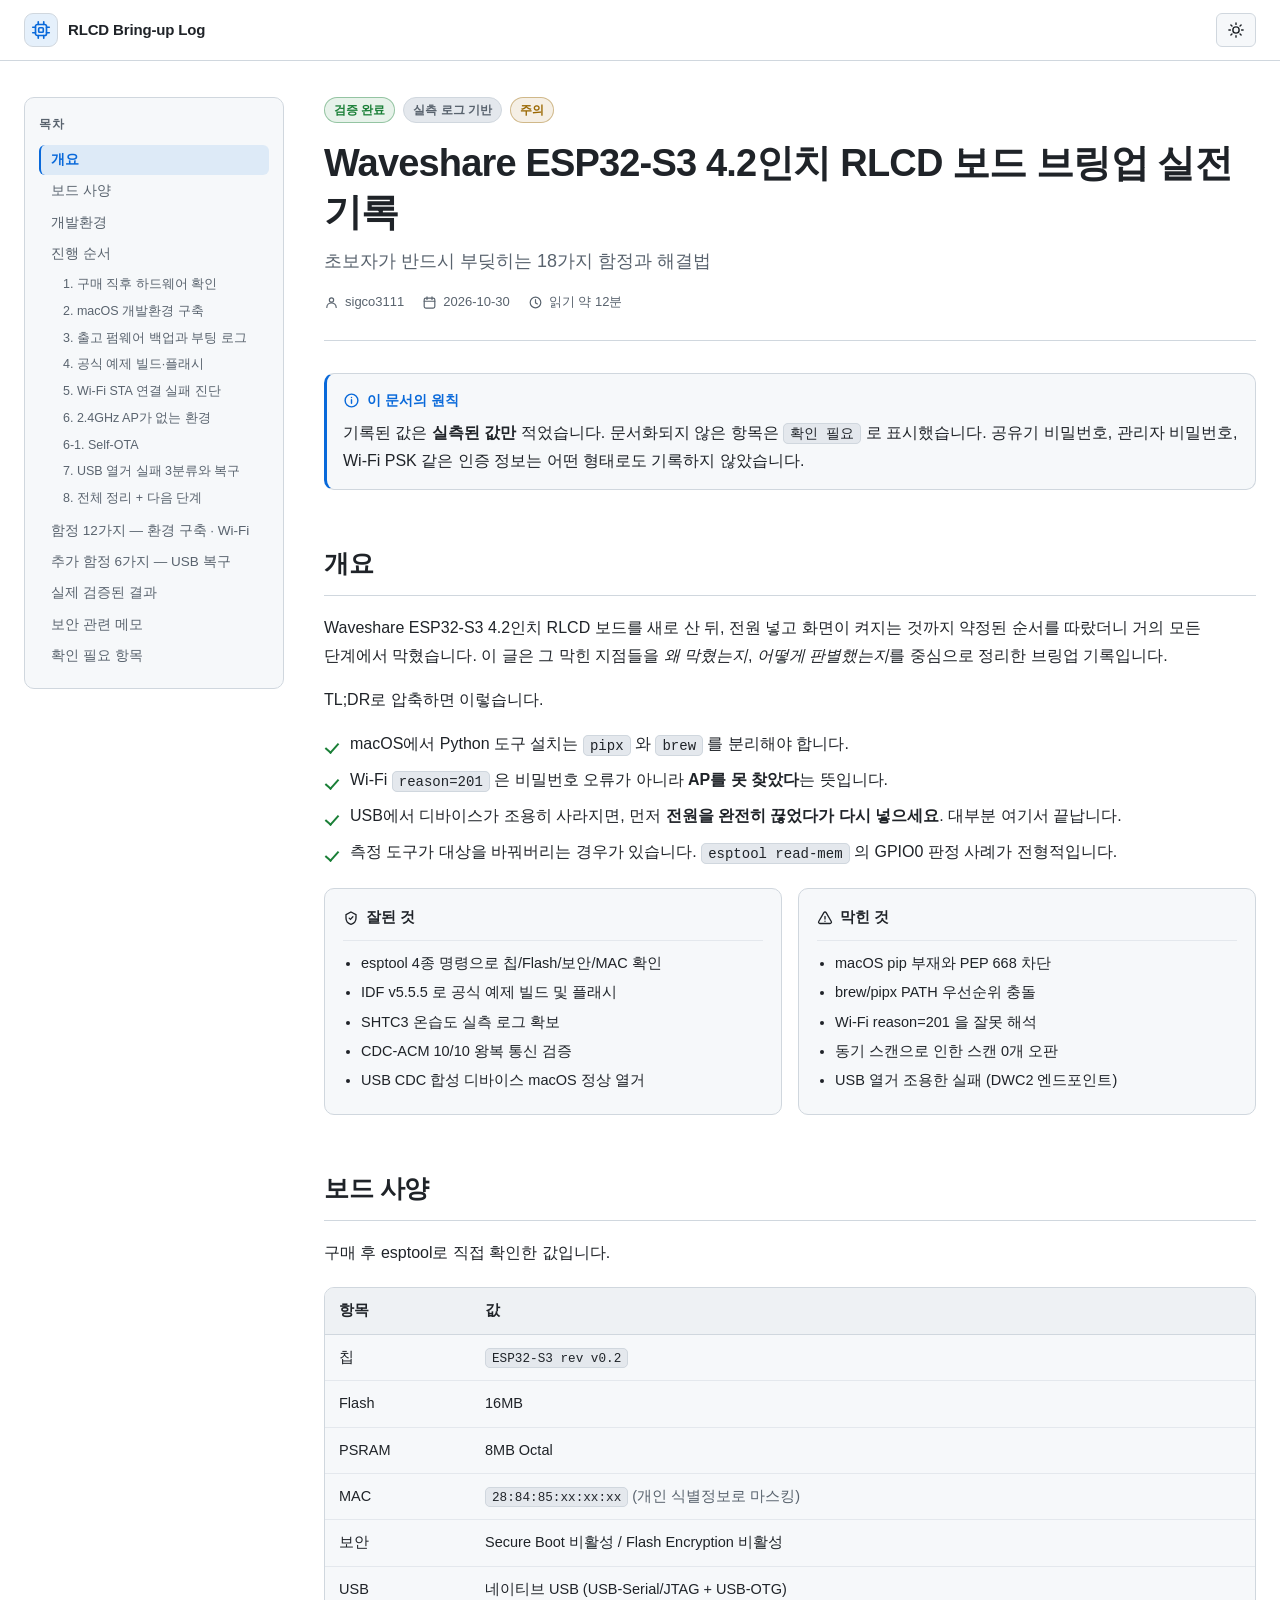
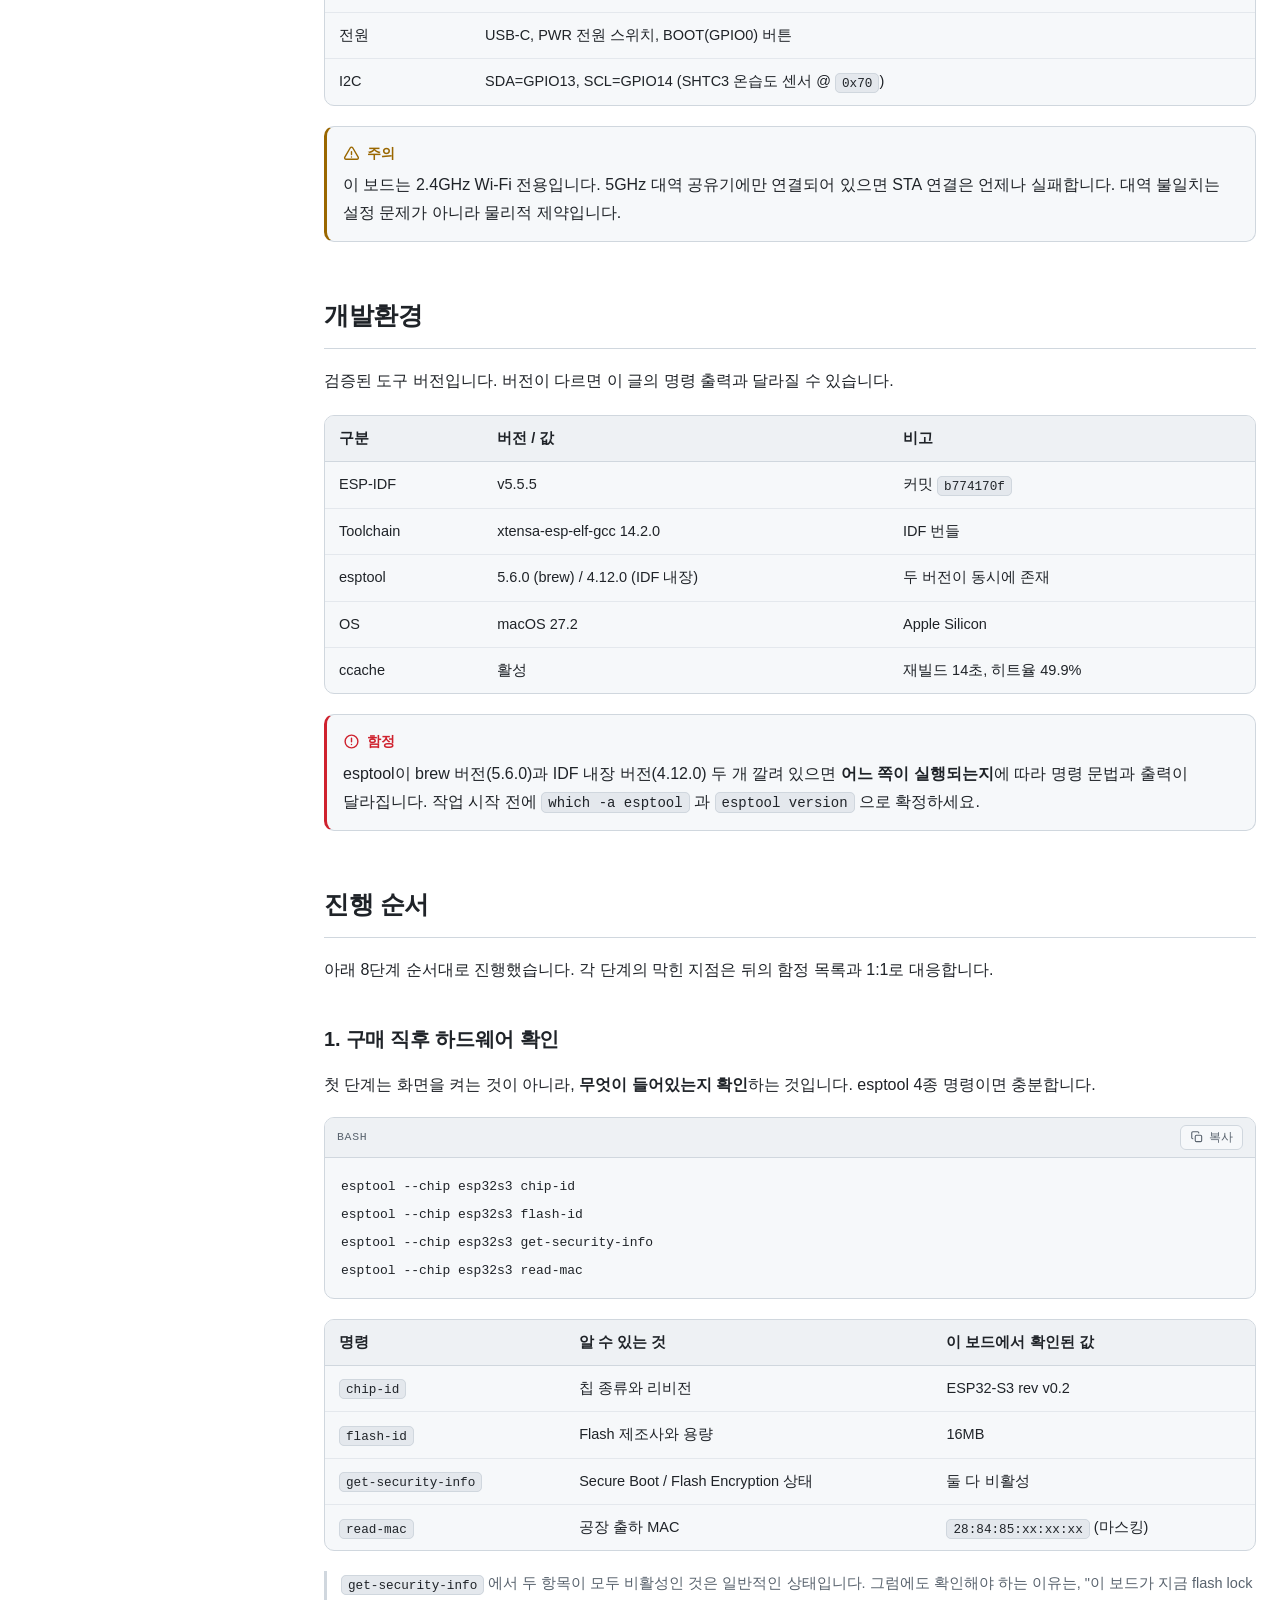
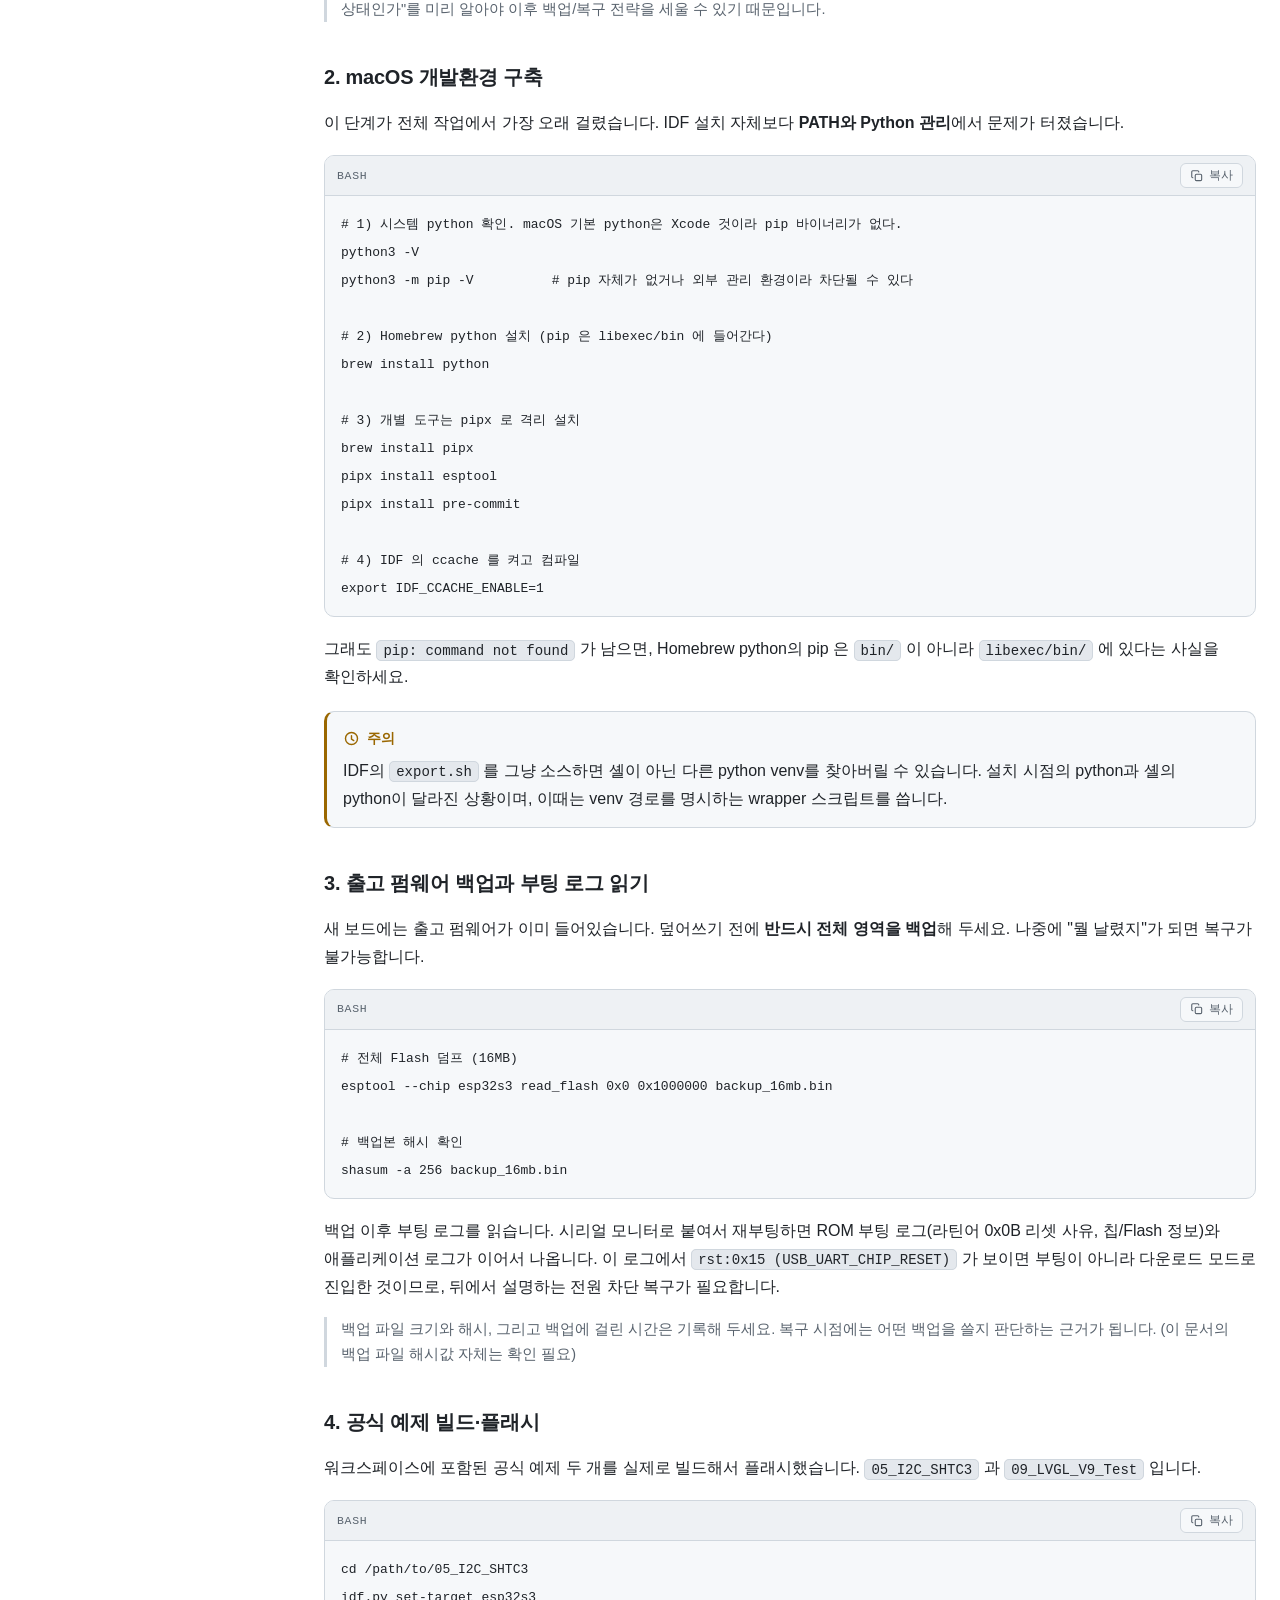
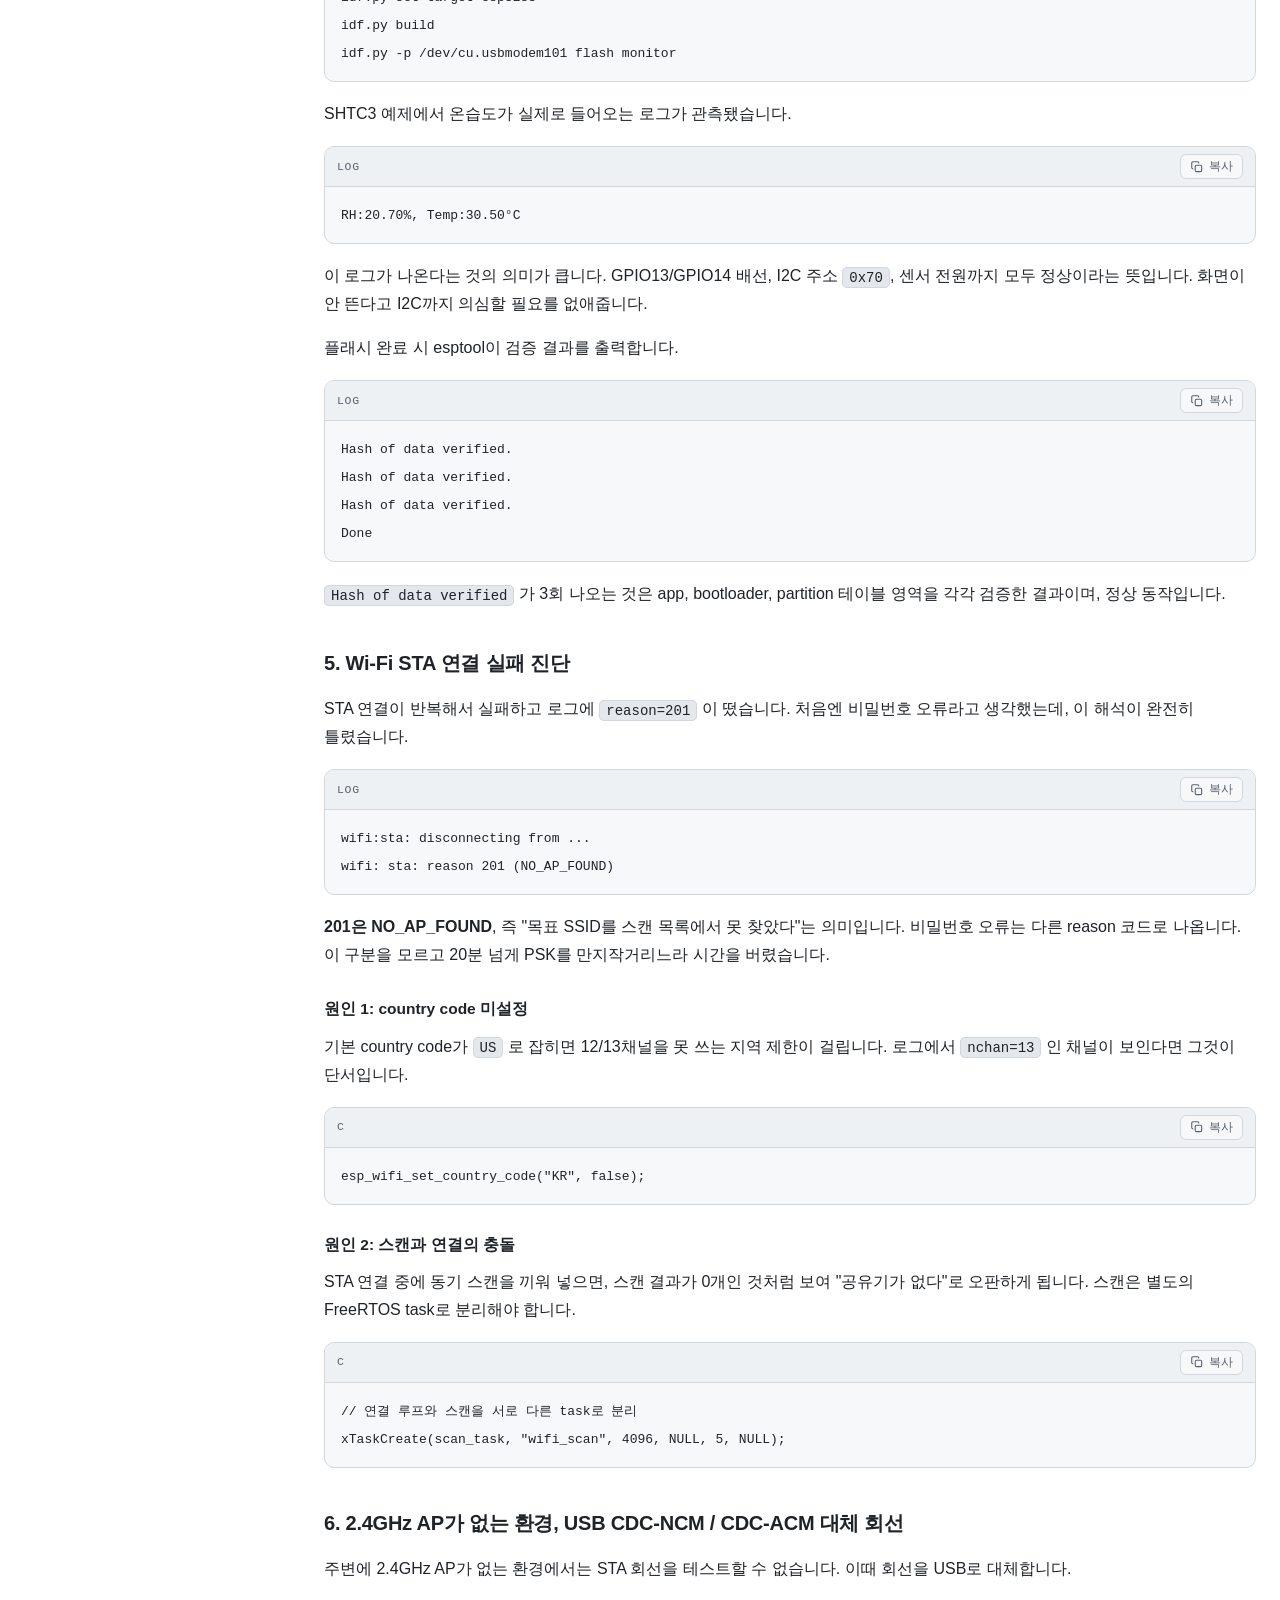
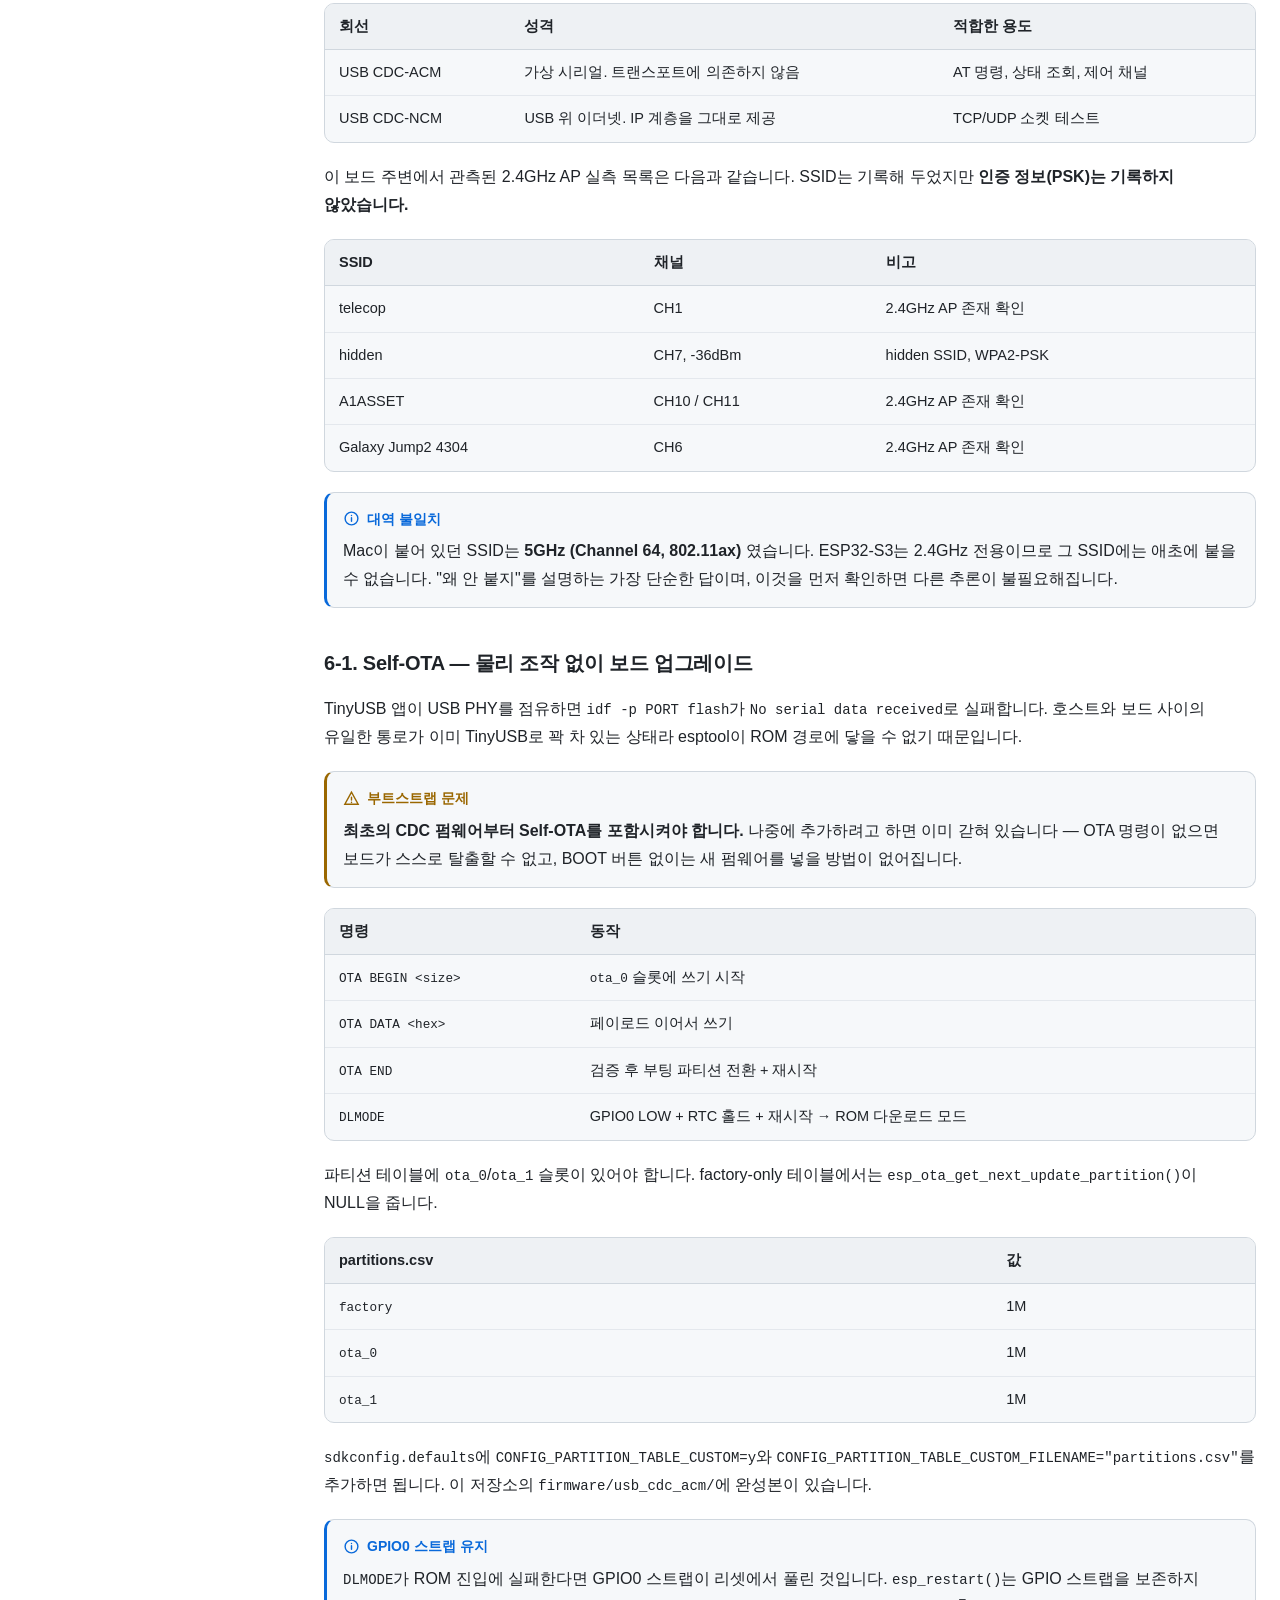
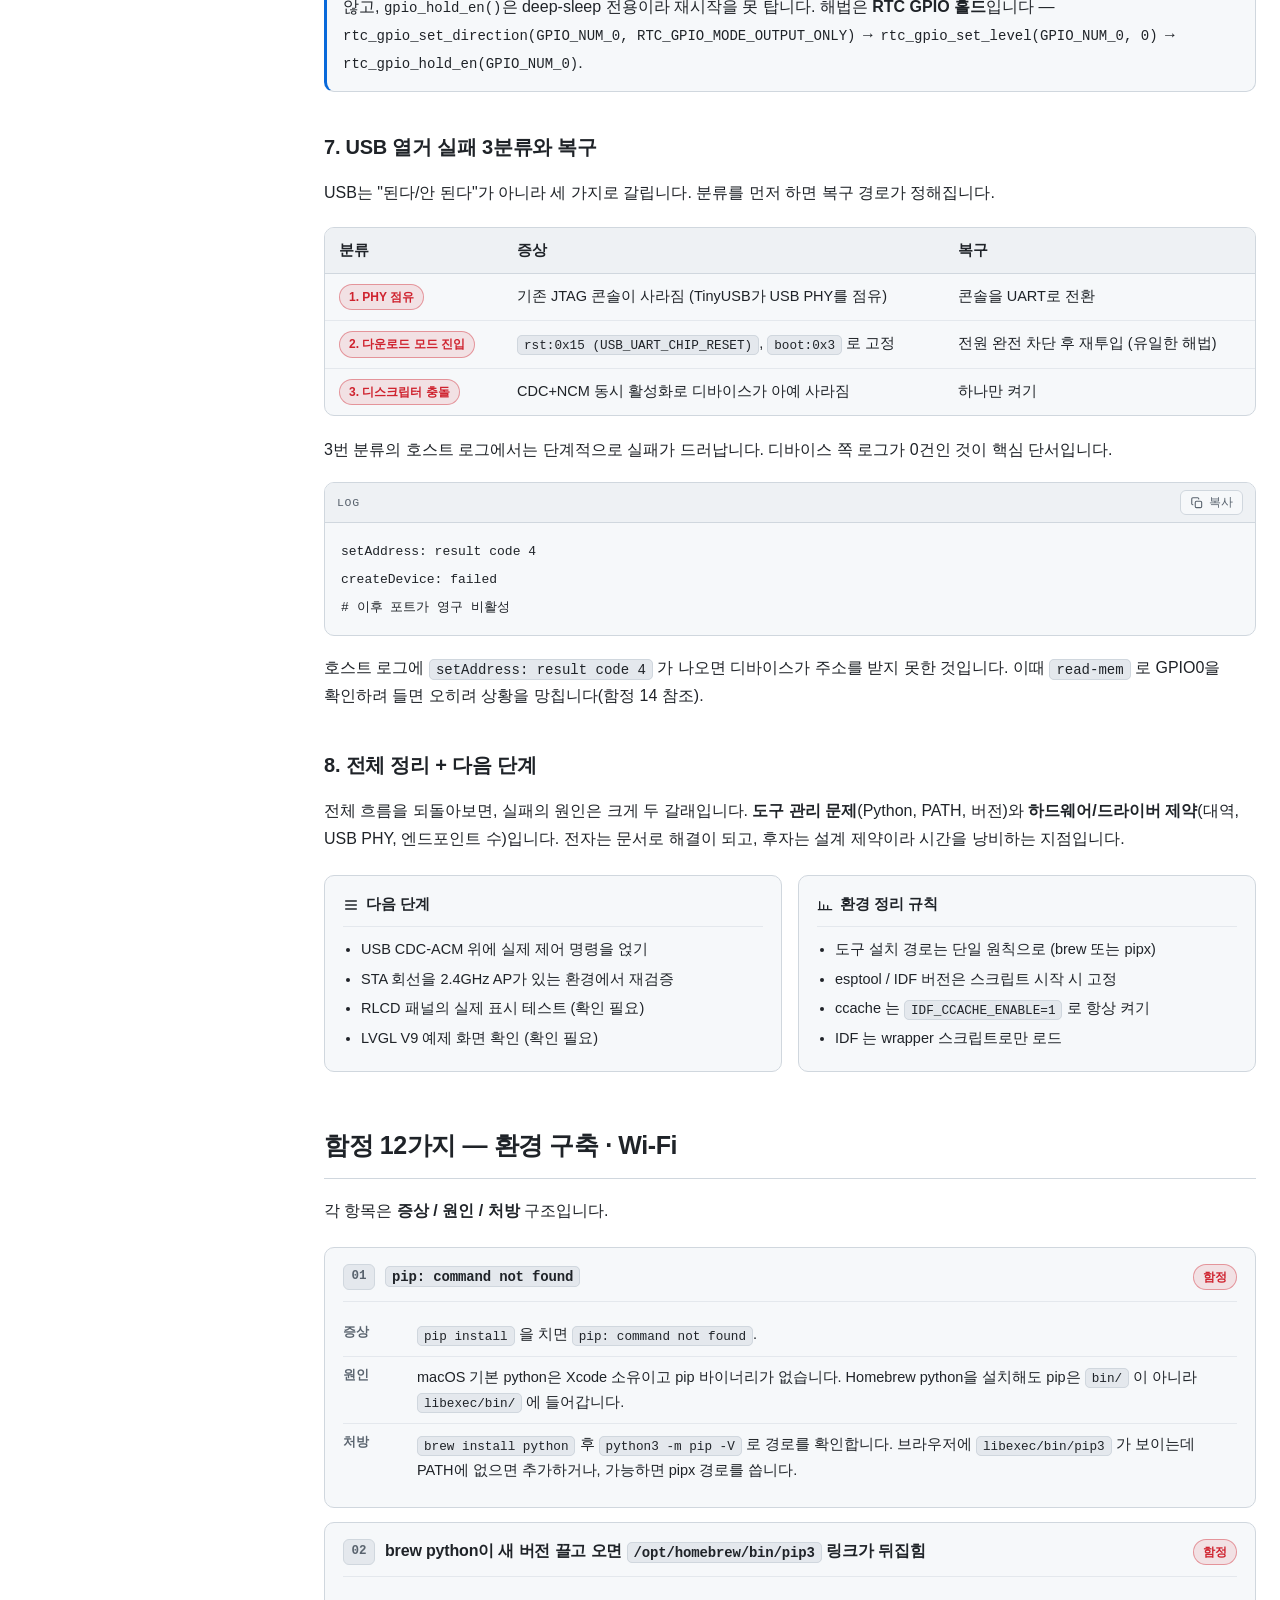
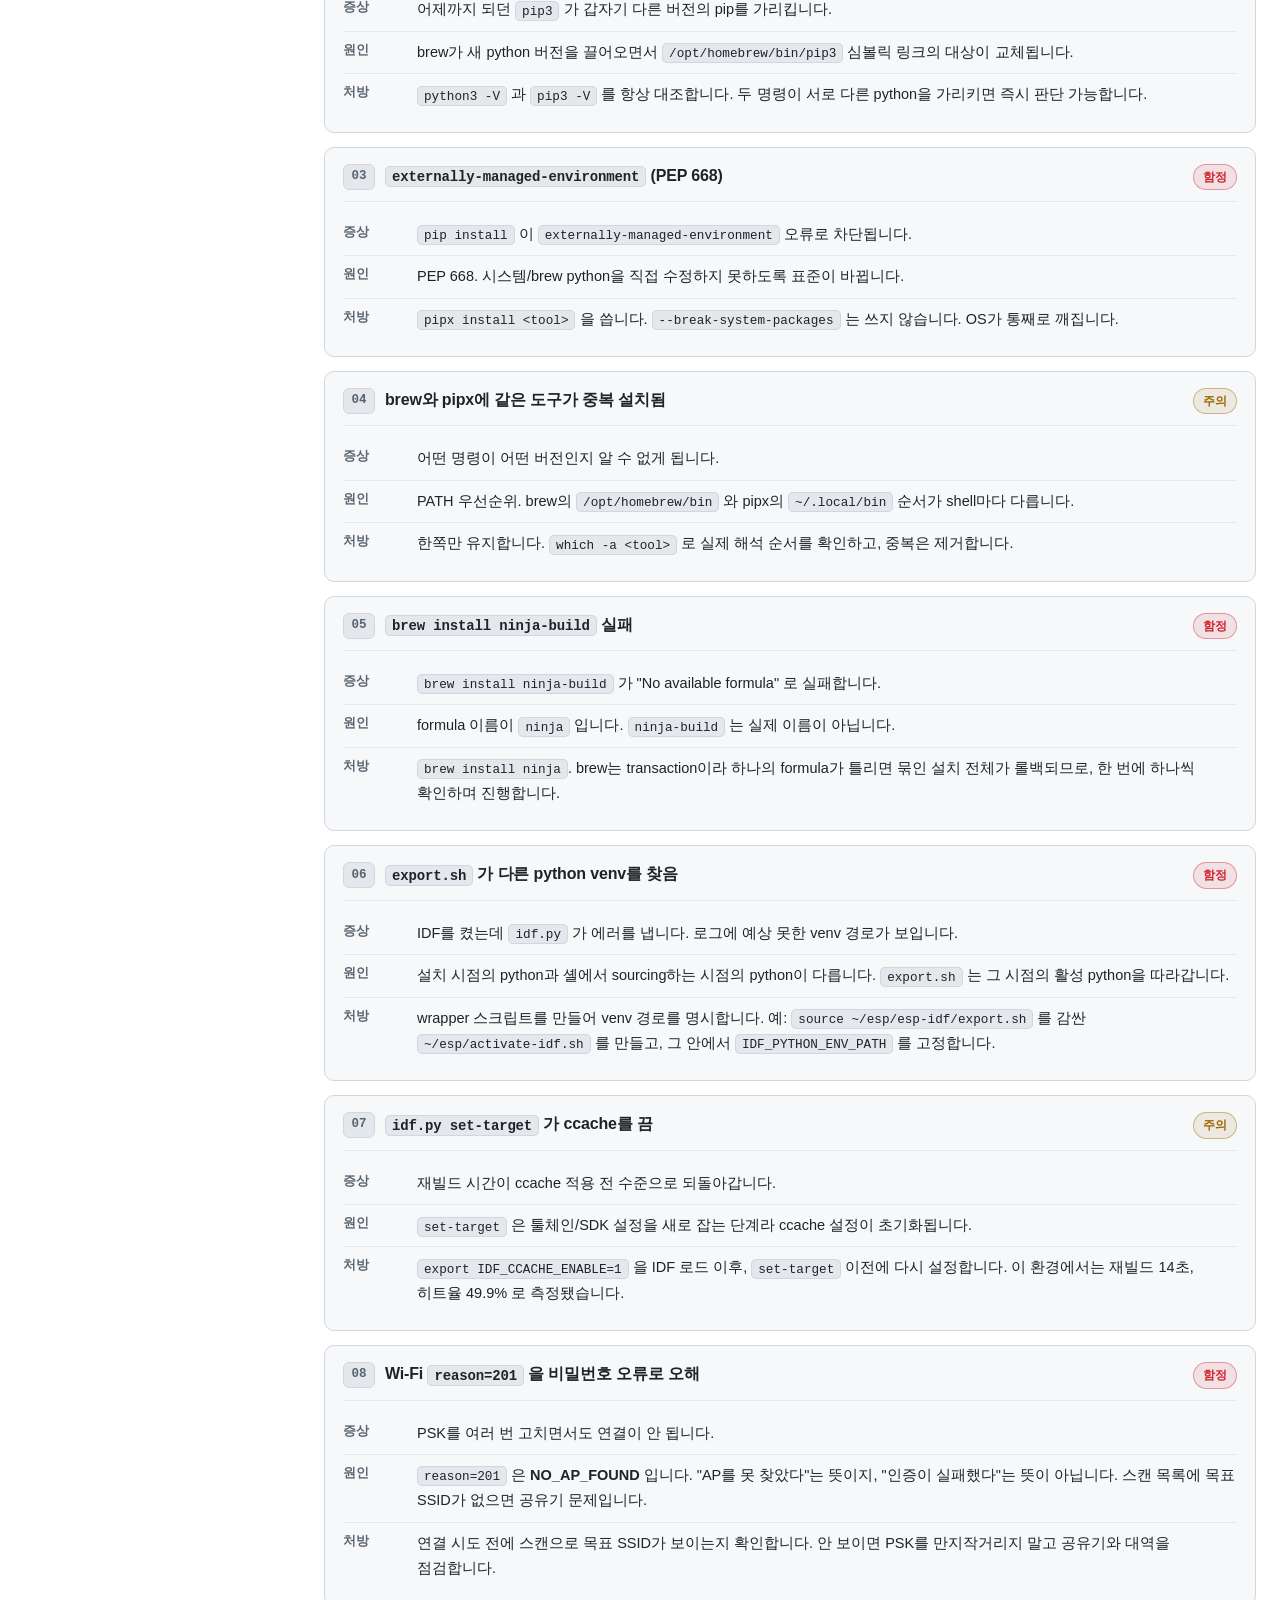
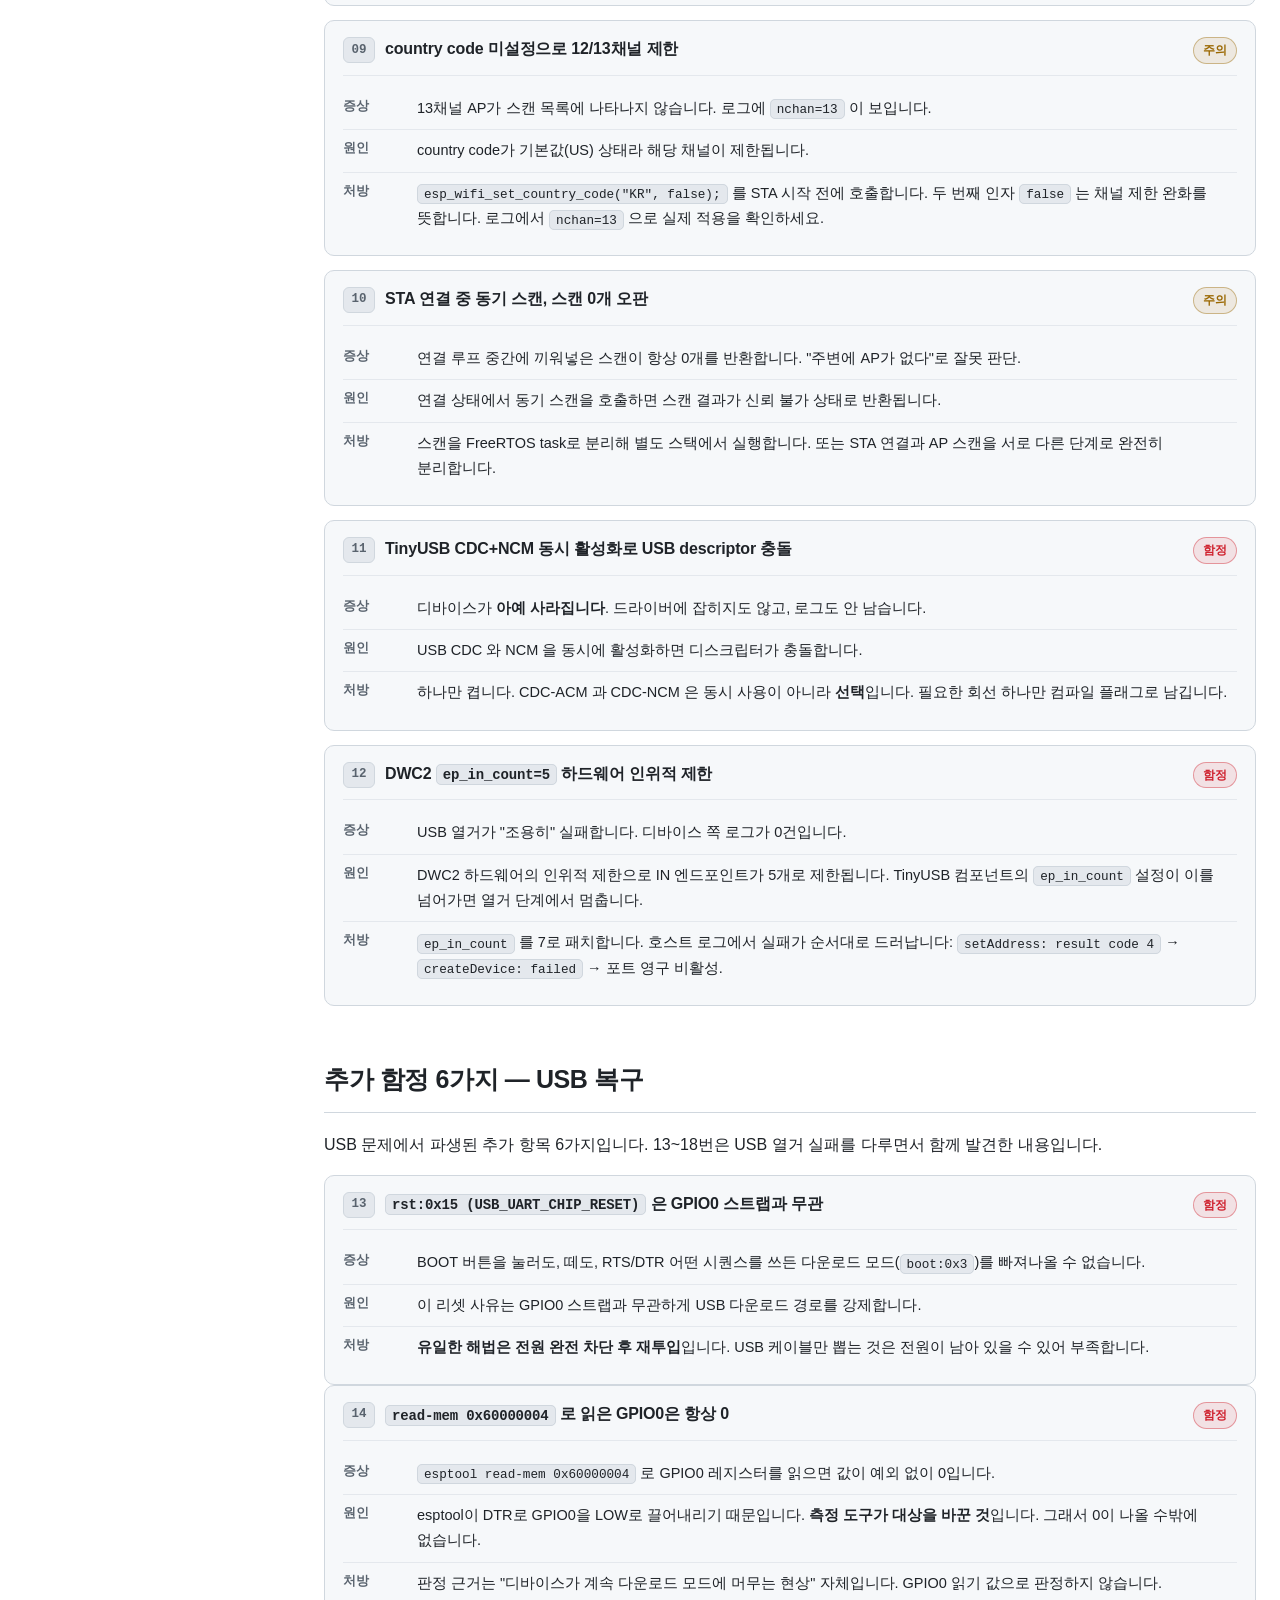
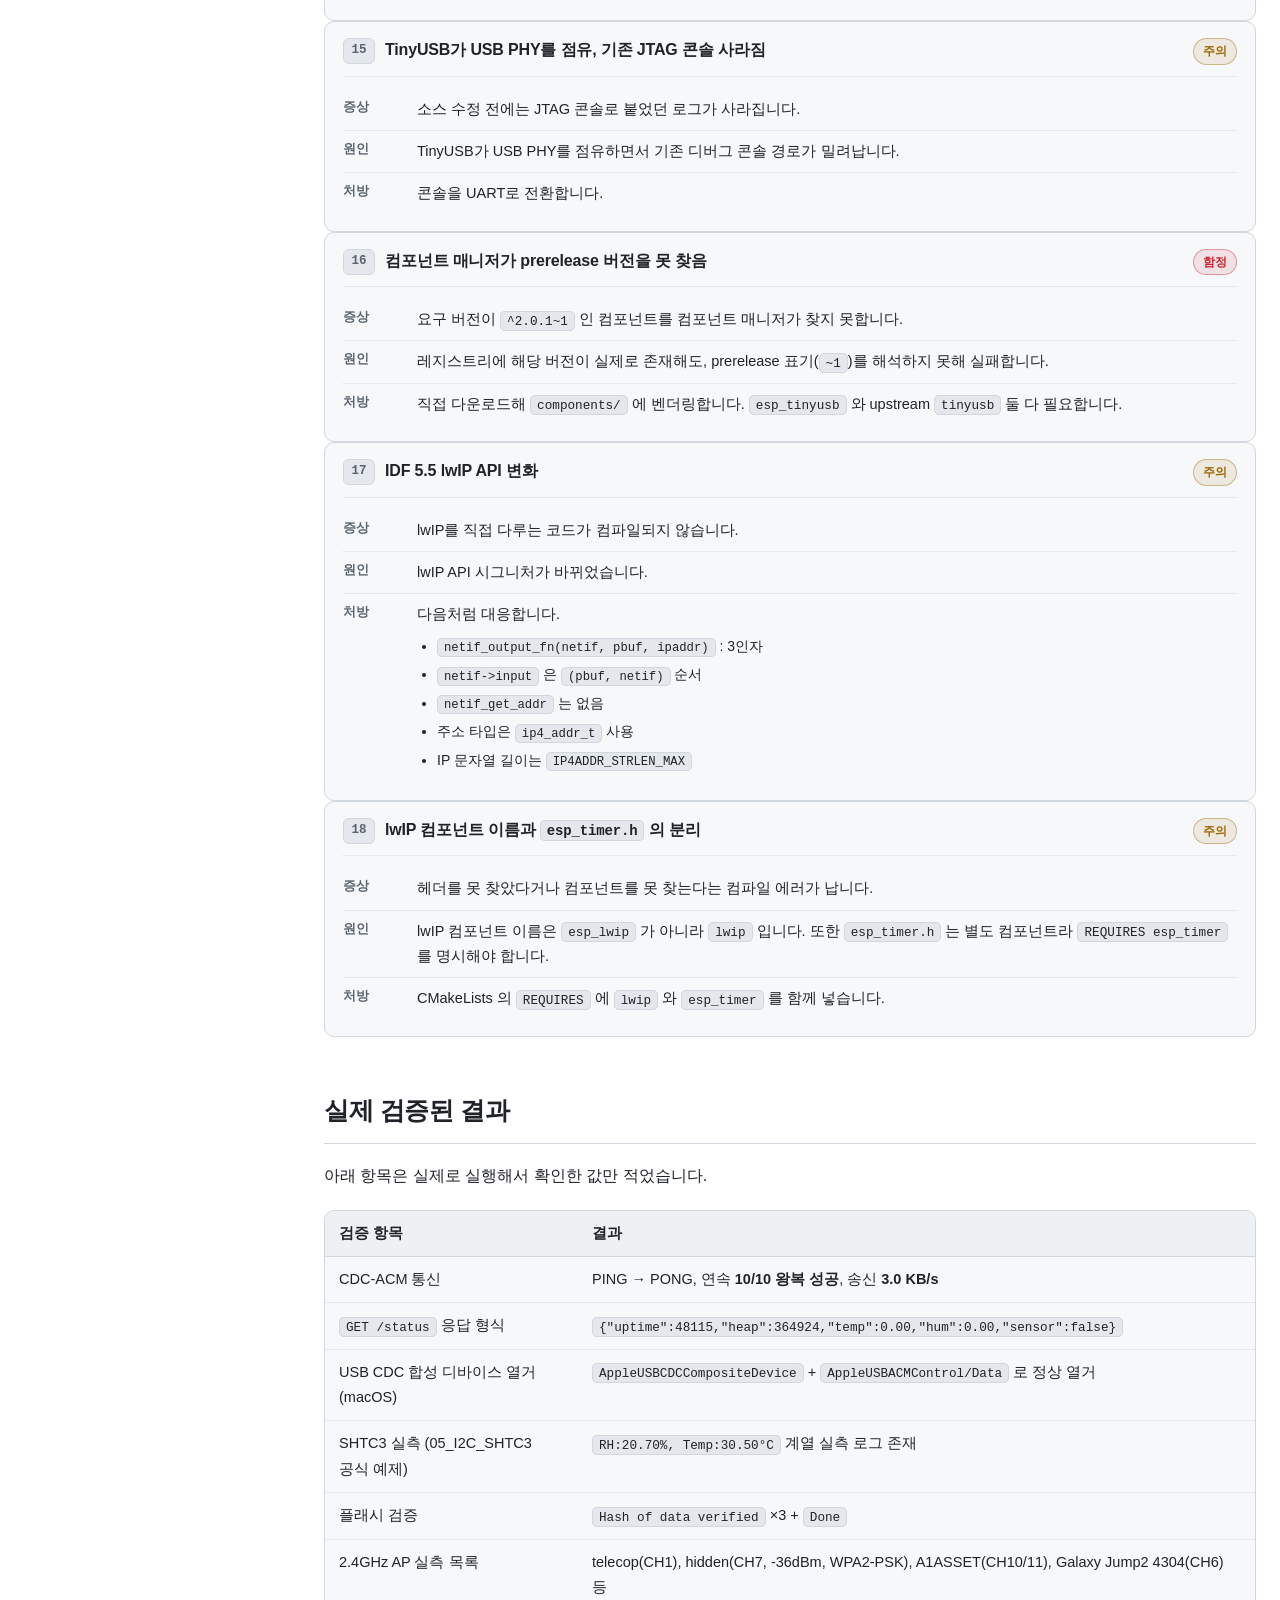
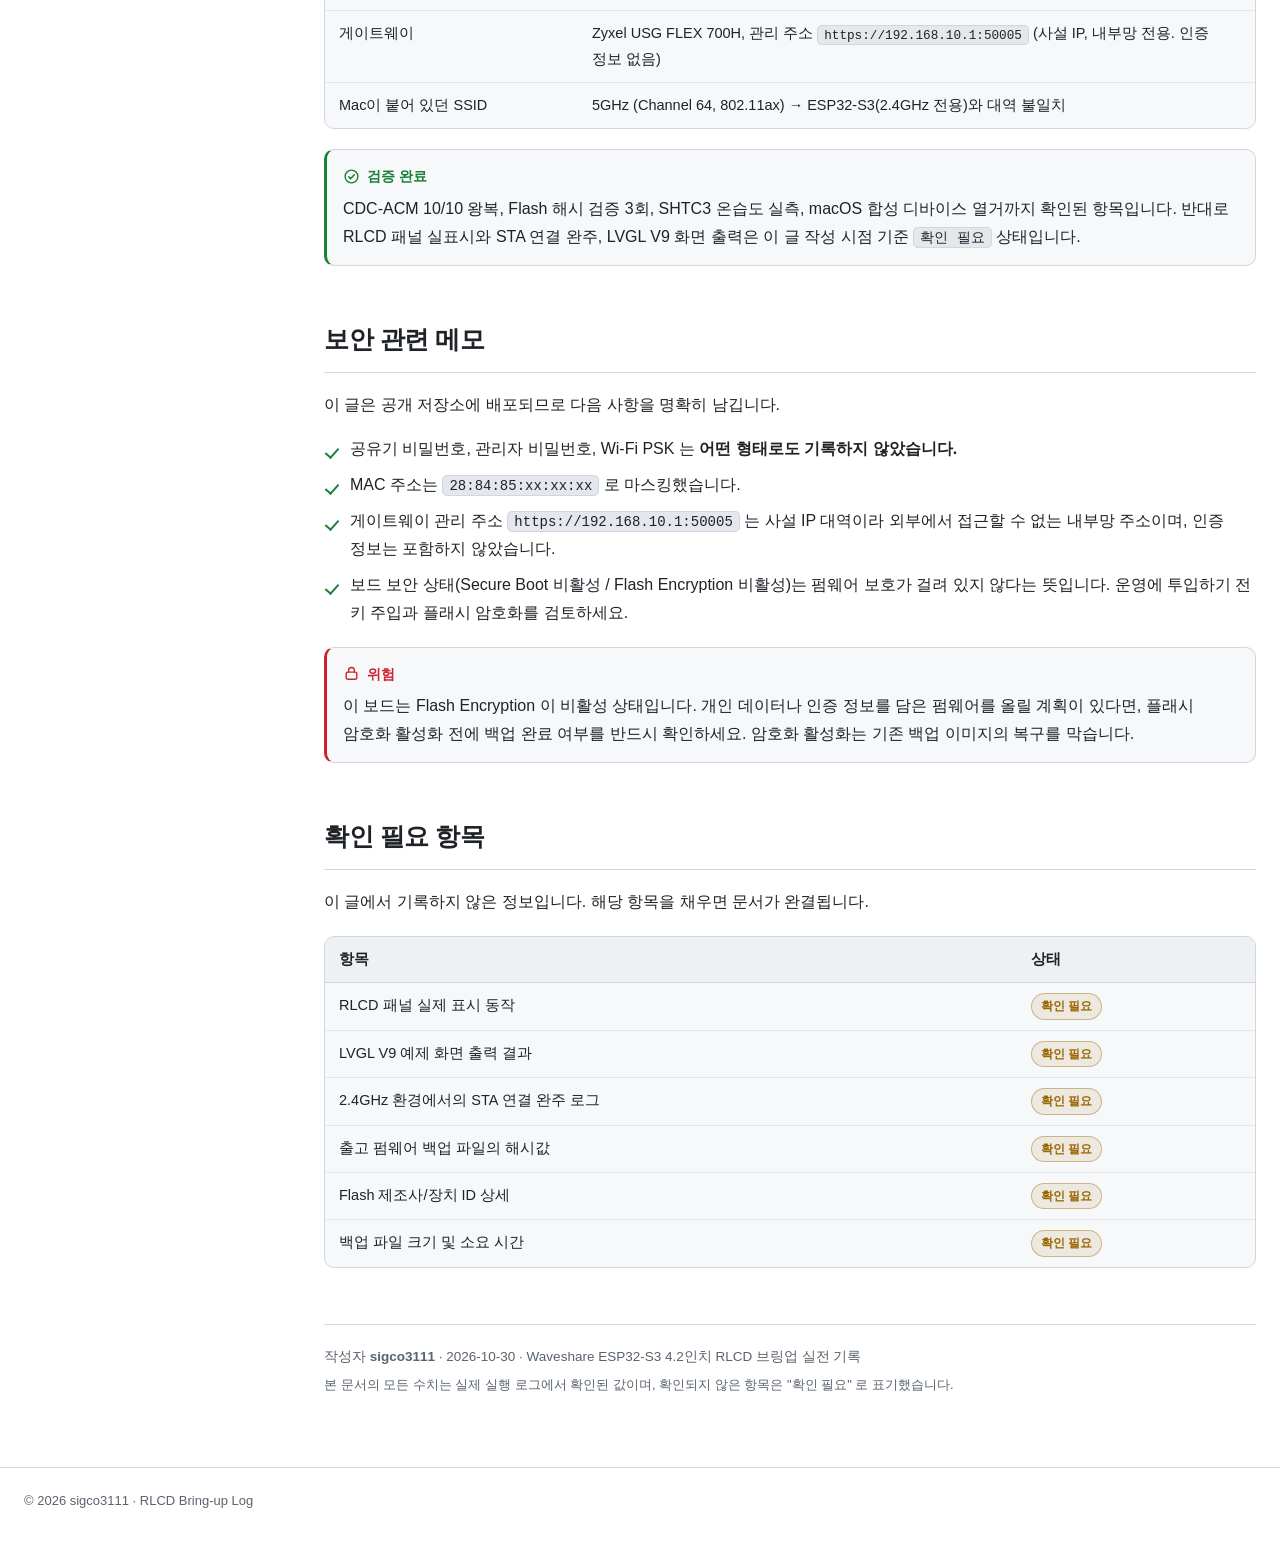
==== commit 401e7140: "fix(site): 함정 개수 표기 통일 12 → 18 (12 + 추가 6) 부제와 메타 description 은 실제 함정 수인 18로 정정. 섹션 제목은 '함정 12가지 — 환" ====
--- a/index.html
+++ b/index.html
@@ -70,8 +70,8 @@
             <li><a href="#step-8" data-toc="step-8">8. 전체 정리 + 다음 단계</a></li>
           </ul>
         </li>
-        <li><a href="#pitfalls" data-toc="pitfalls">함정 12가지</a></li>
-        <li><a href="#pitfalls-usb" data-toc="pitfalls-usb">추가 함정: USB 복구 편</a></li>
+        <li><a href="#pitfalls" data-toc="pitfalls">함정 12가지 — 환경 구축 · Wi-Fi</a></li>
+        <li><a href="#pitfalls-usb" data-toc="pitfalls-usb">추가 함정 6가지 — USB 복구</a></li>
         <li><a href="#verified" data-toc="verified">실제 검증된 결과</a></li>
         <li><a href="#security" data-toc="security">보안 관련 메모</a></li>
         <li><a href="#open-items" data-toc="open-items">확인 필요 항목</a></li>
@@ -89,7 +89,7 @@
         <span class="badge badge-warning">주의</span>
       </div>
       <h1 class="post-title">Waveshare ESP32-S3 4.2인치 RLCD 보드 브링업 실전 기록</h1>
-      <p class="post-subtitle">초보자가 반드시 부딪히는 12가지 함정과 해결법</p>
+      <p class="post-subtitle">초보자가 반드시 부딪히는 18가지 함정과 해결법</p>
       <div class="post-meta">
         <span class="meta-item">
           <svg viewBox="0 0 24 24" width="15" height="15" fill="none" stroke="currentColor" stroke-width="1.9" stroke-linecap="round"><circle cx="12" cy="8" r="3.4"></circle><path d="M4.5 20a7.5 7.5 0 0115 0"></path></svg>
@@ -643,7 +643,7 @@
 
     <!-- ---------- 함정 12 ---------- -->
     <section id="pitfalls">
-      <h2 class="section-title">함정 12가지</h2>
+      <h2 class="section-title">함정 12가지 — 환경 구축 · Wi-Fi</h2>
       <p>각 항목은 <strong>증상 / 원인 / 처방</strong> 구조입니다.</p>
 
       <div class="pitfalls">
@@ -845,7 +845,7 @@
 
     <!-- ---------- 추가 함정 ---------- -->
     <section id="pitfalls-usb">
-      <h2 class="section-title">추가 함정: USB 복구 편</h2>
+      <h2 class="section-title">추가 함정 6가지 — USB 복구</h2>
       <p>
         USB 문제에서 파생된 추가 항목 6가지입니다. 13~18번은 USB 열거 실패를 다루면서
         함께 발견한 내용입니다.
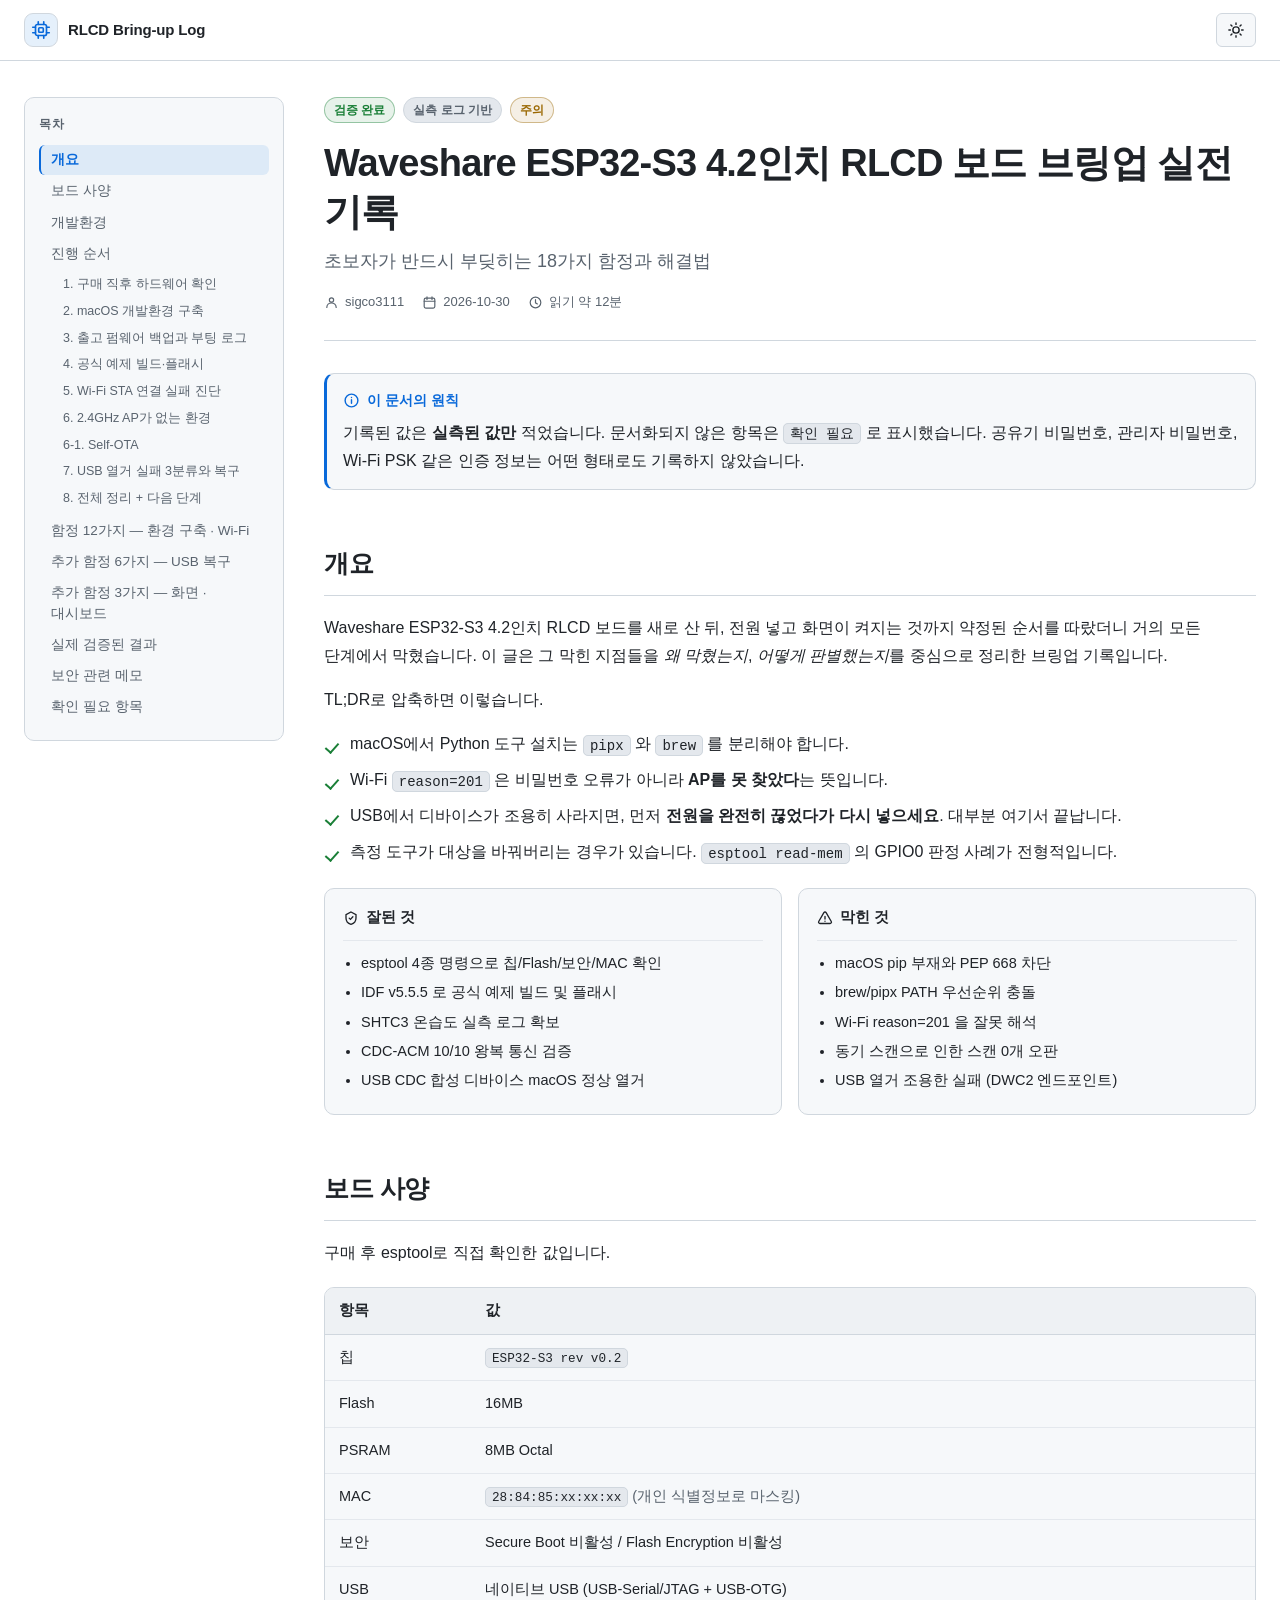
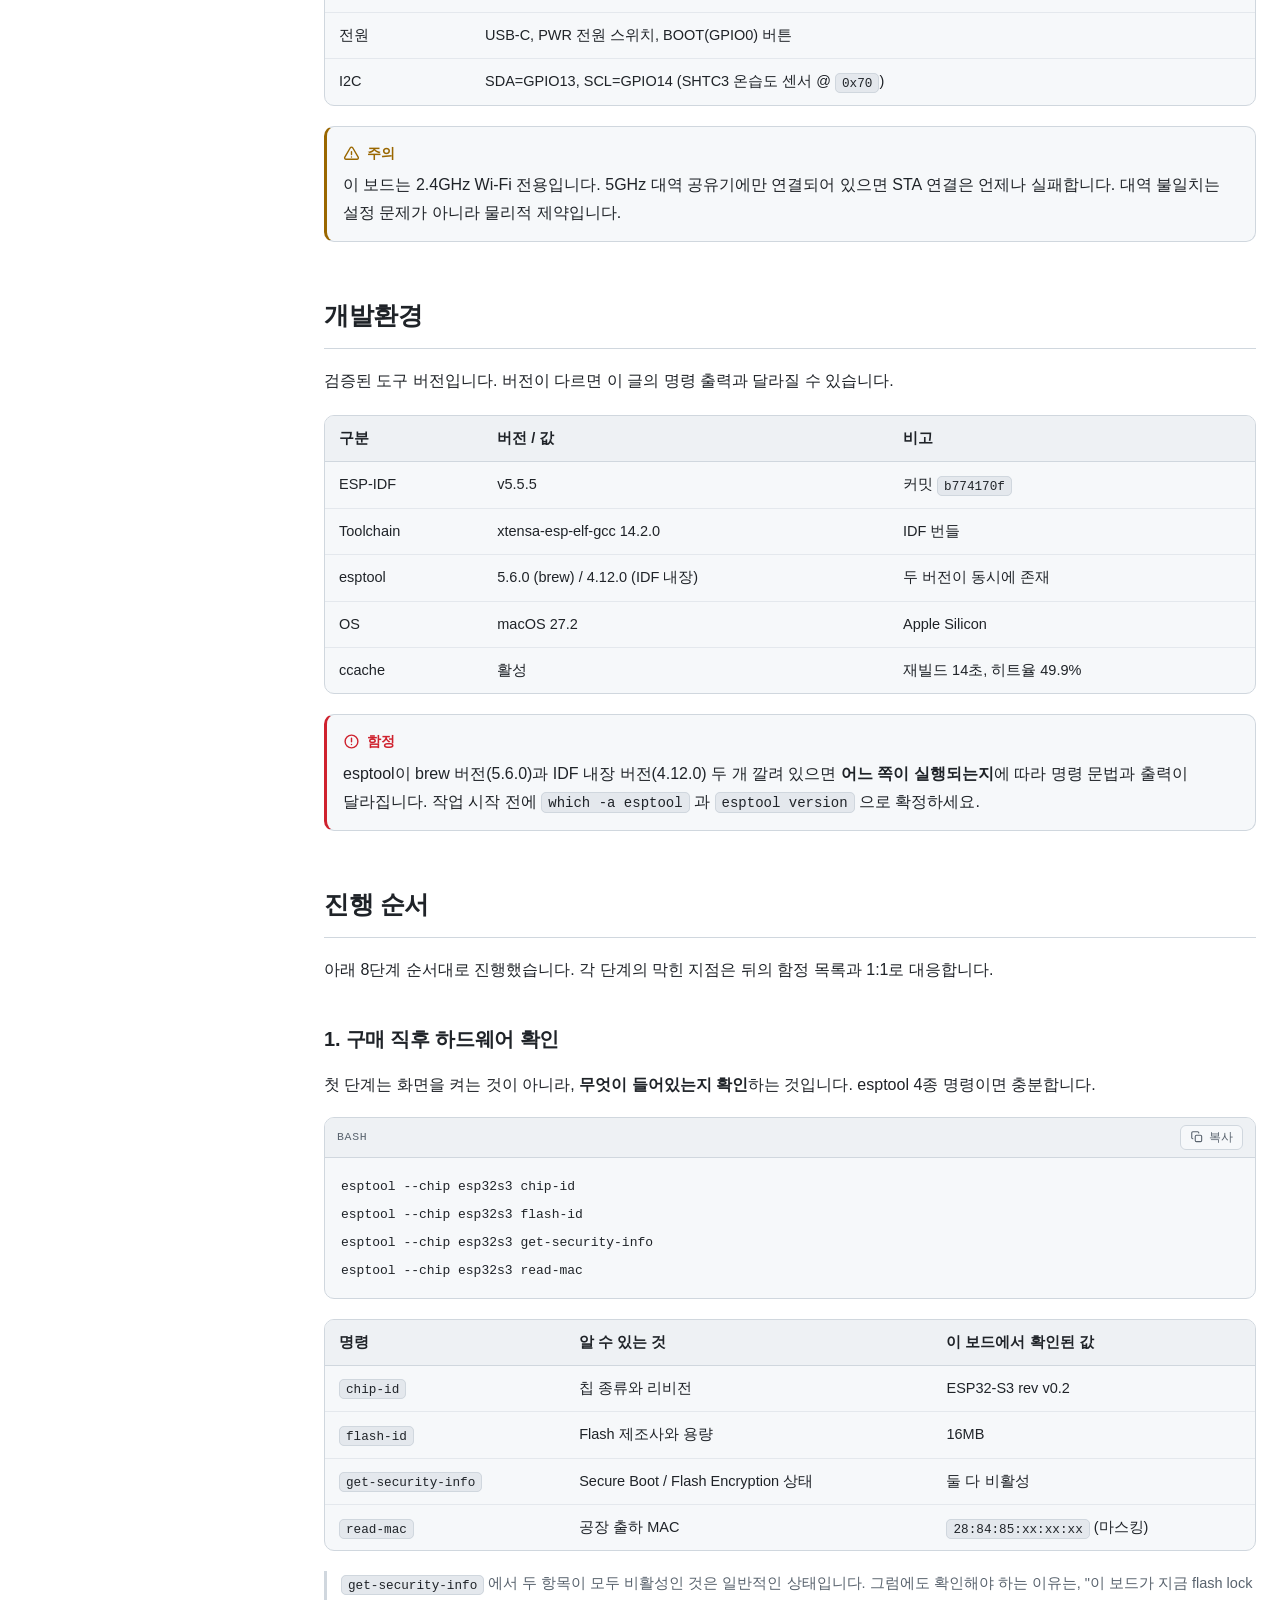
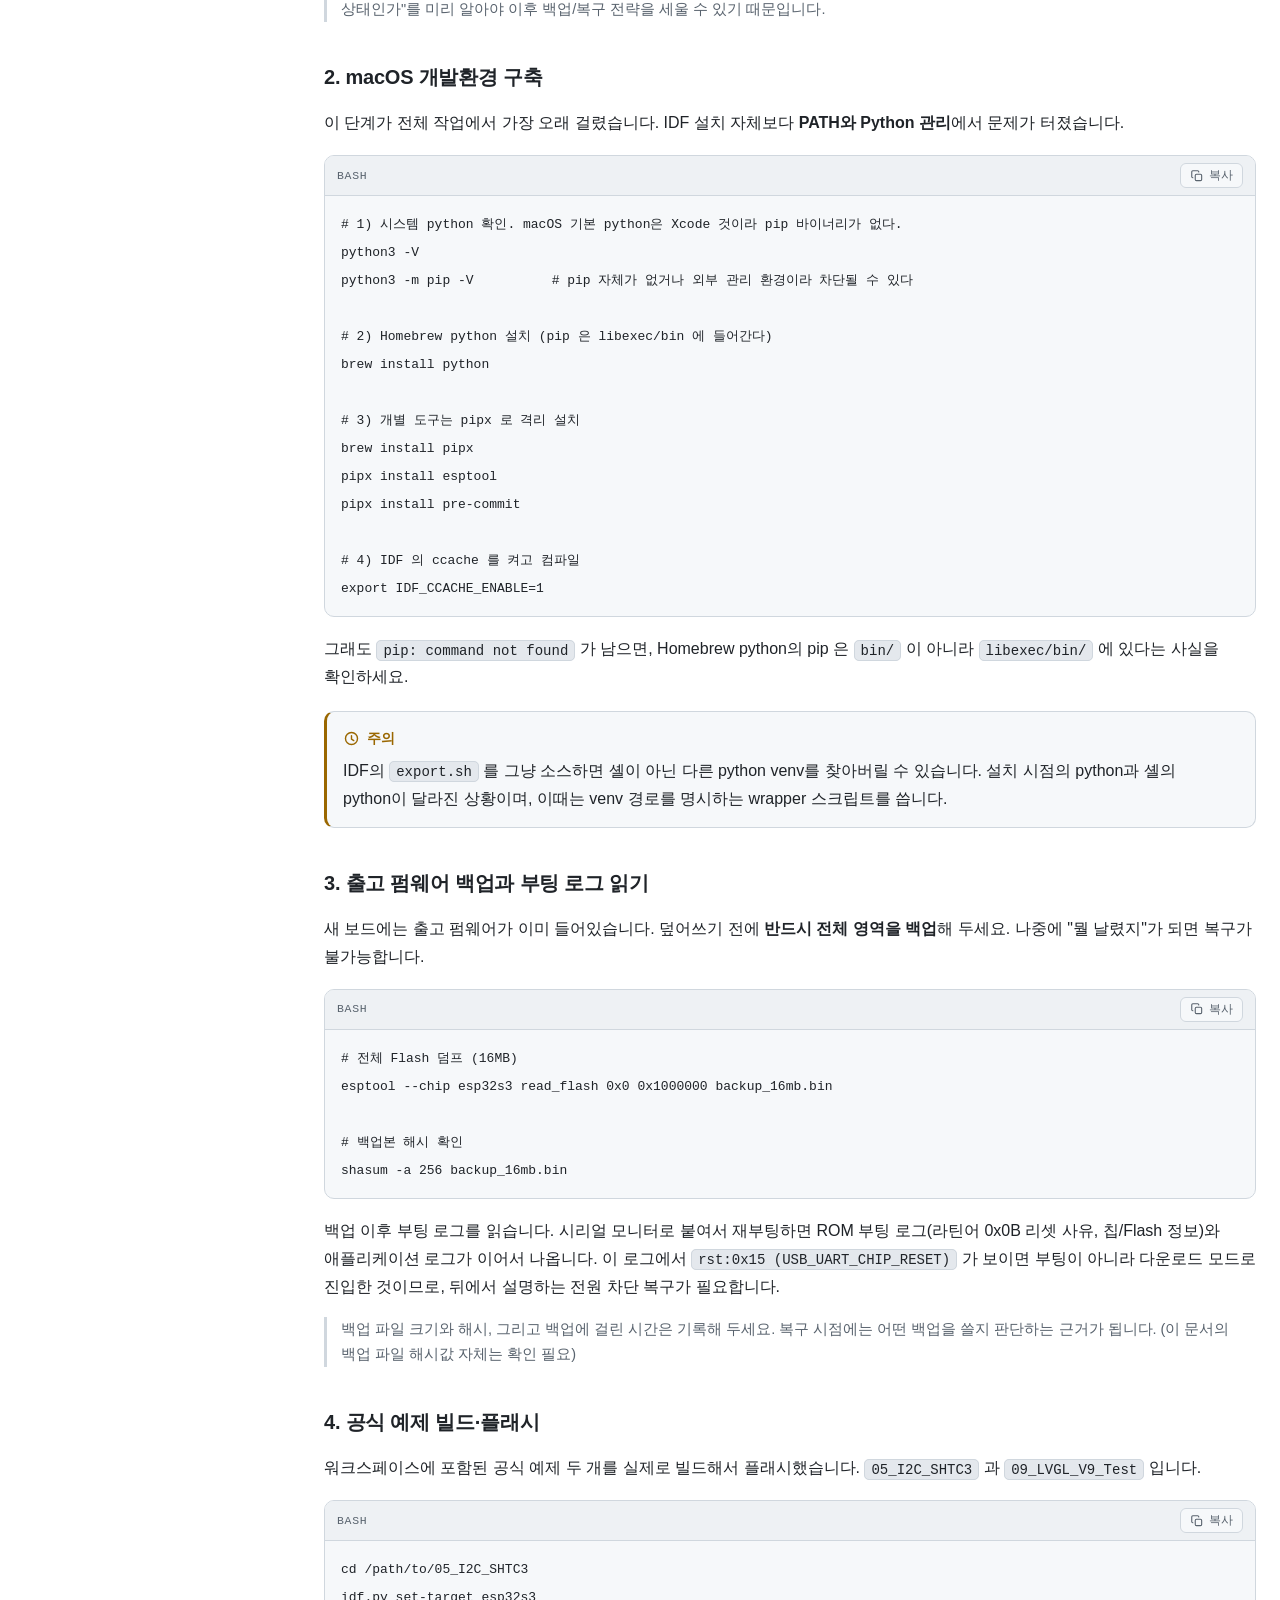
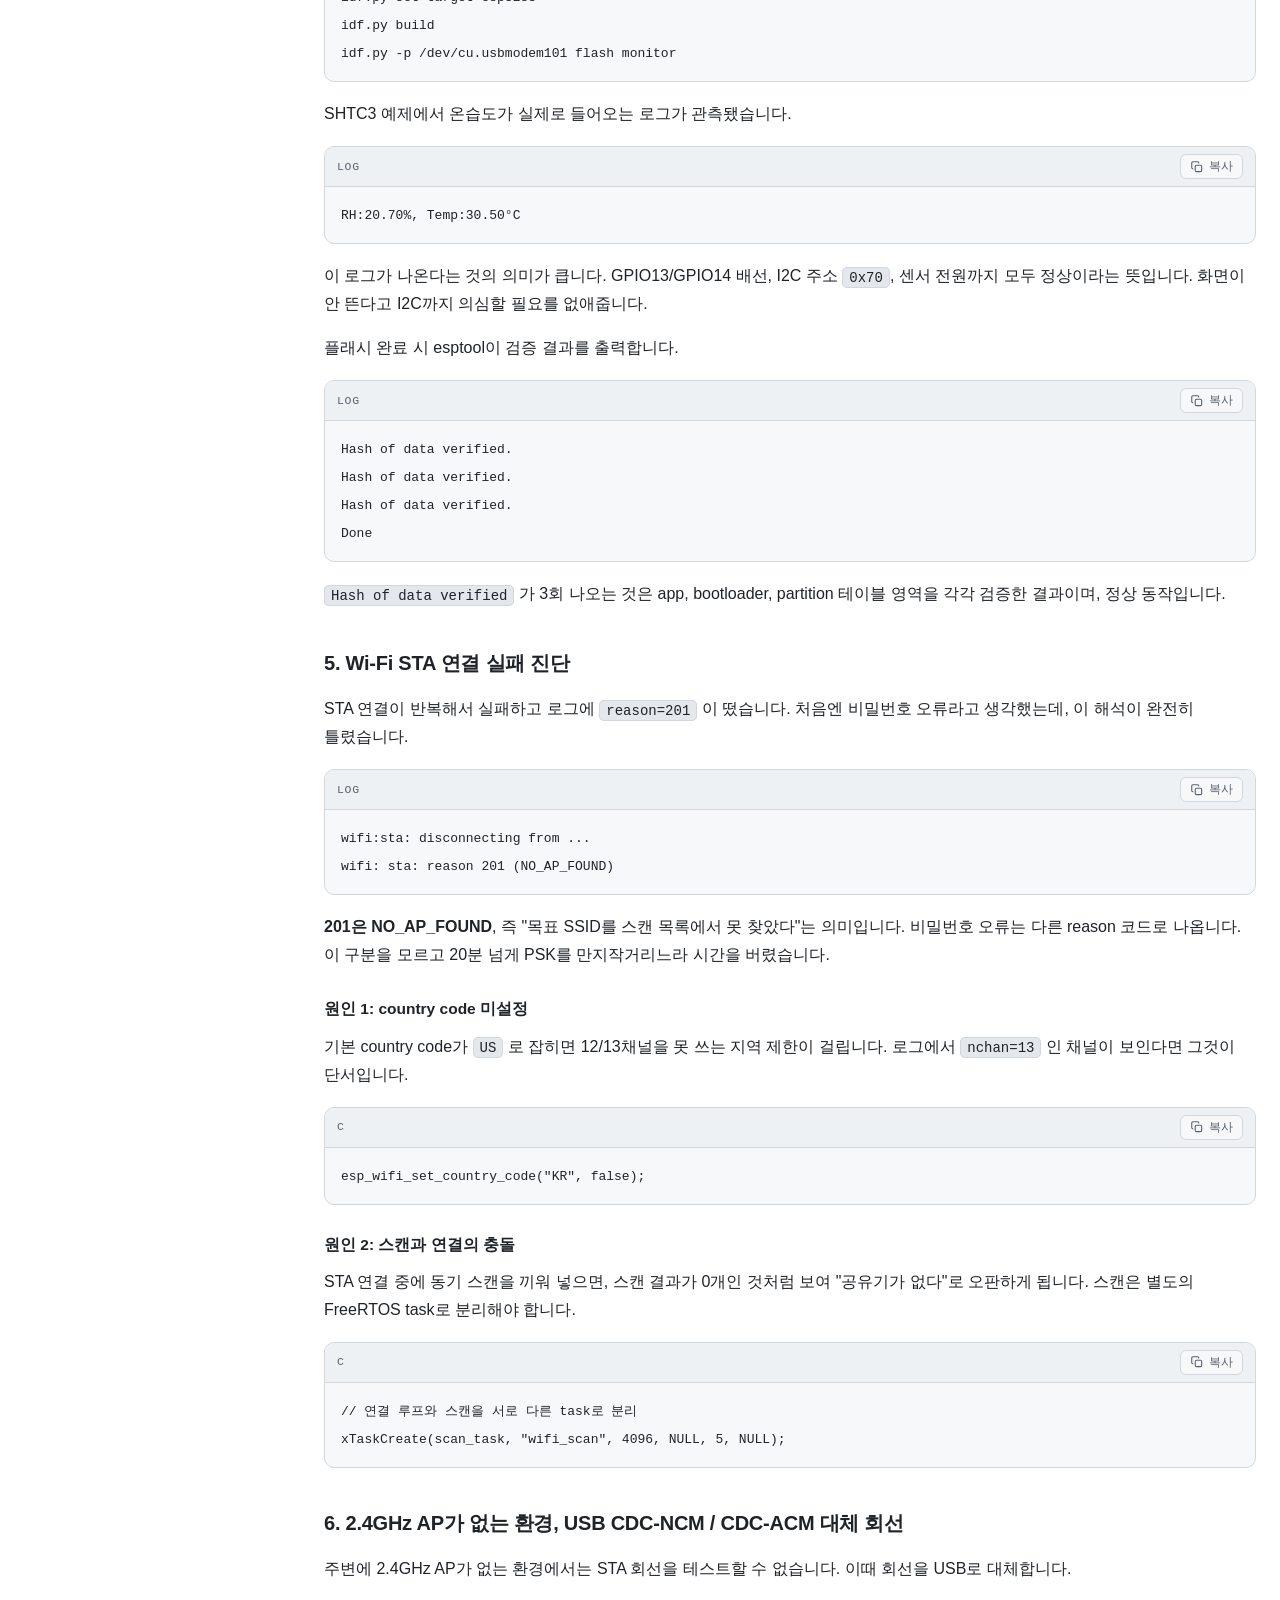
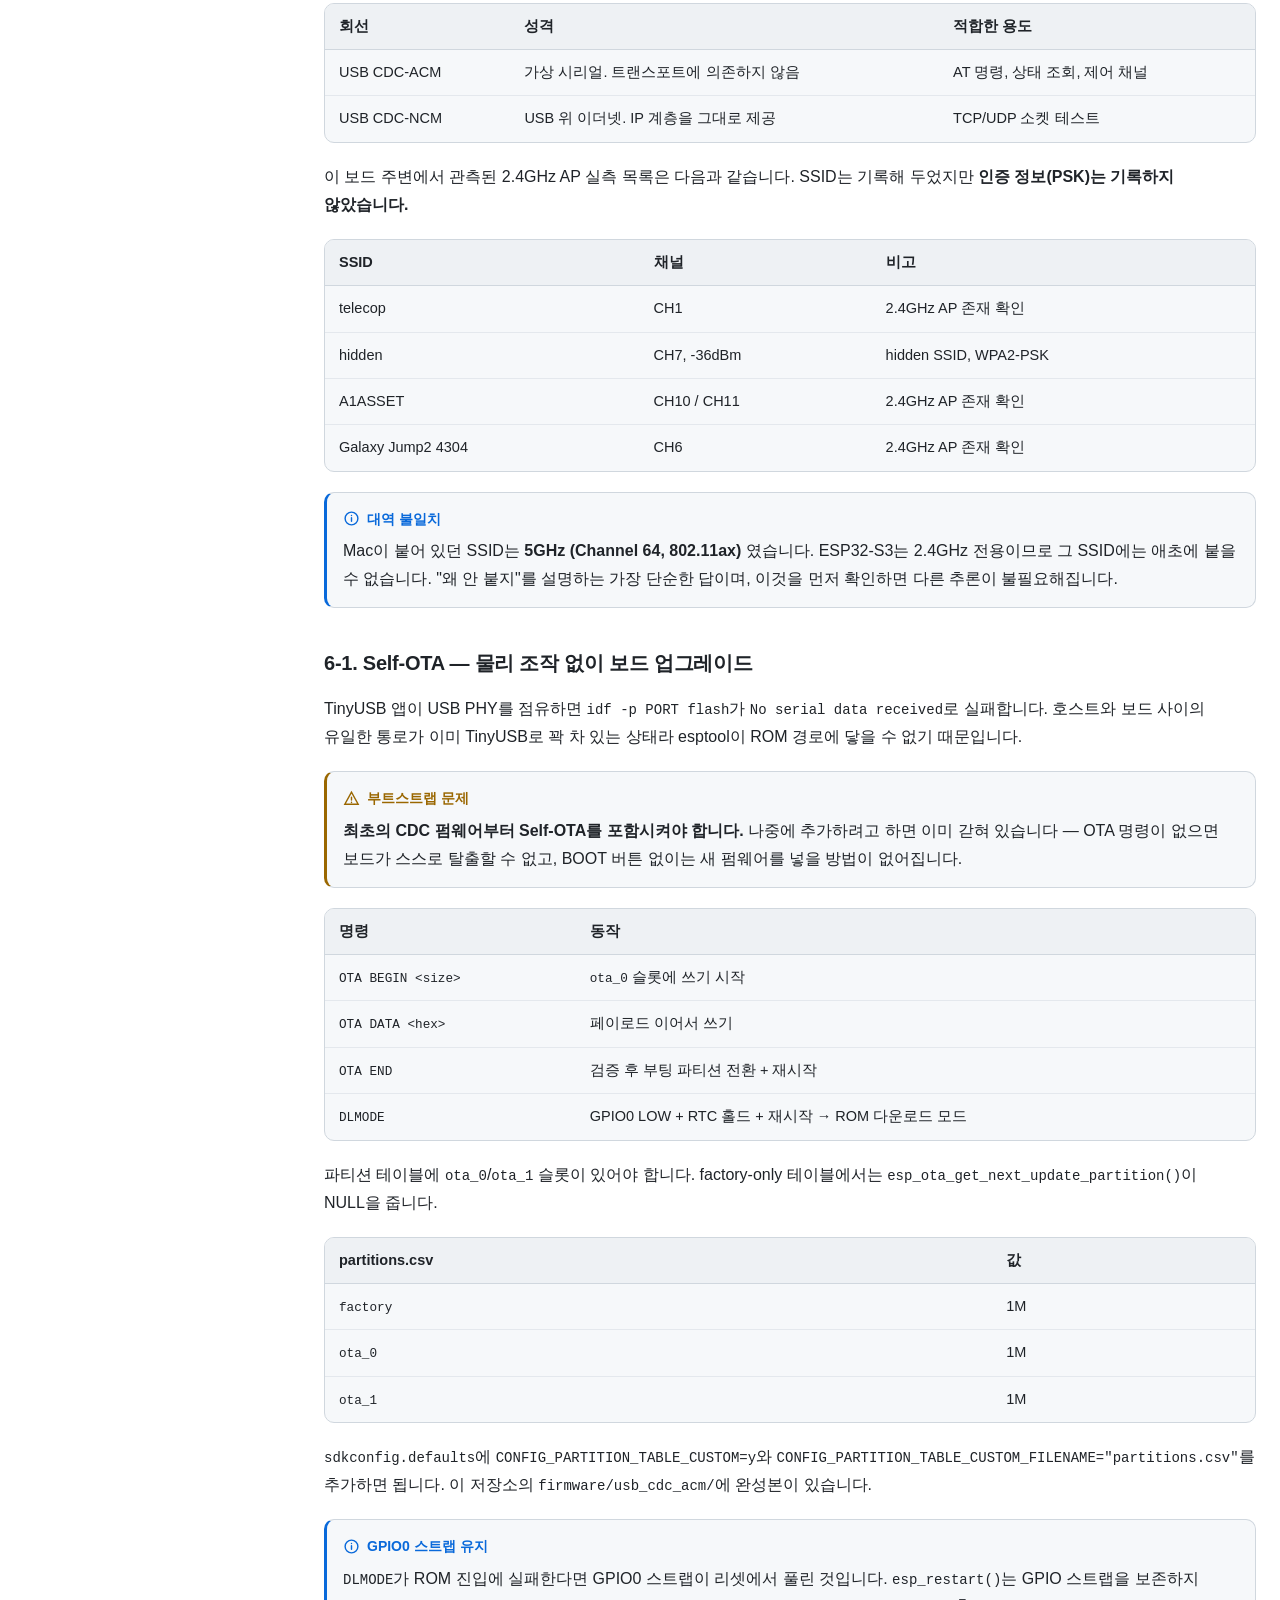
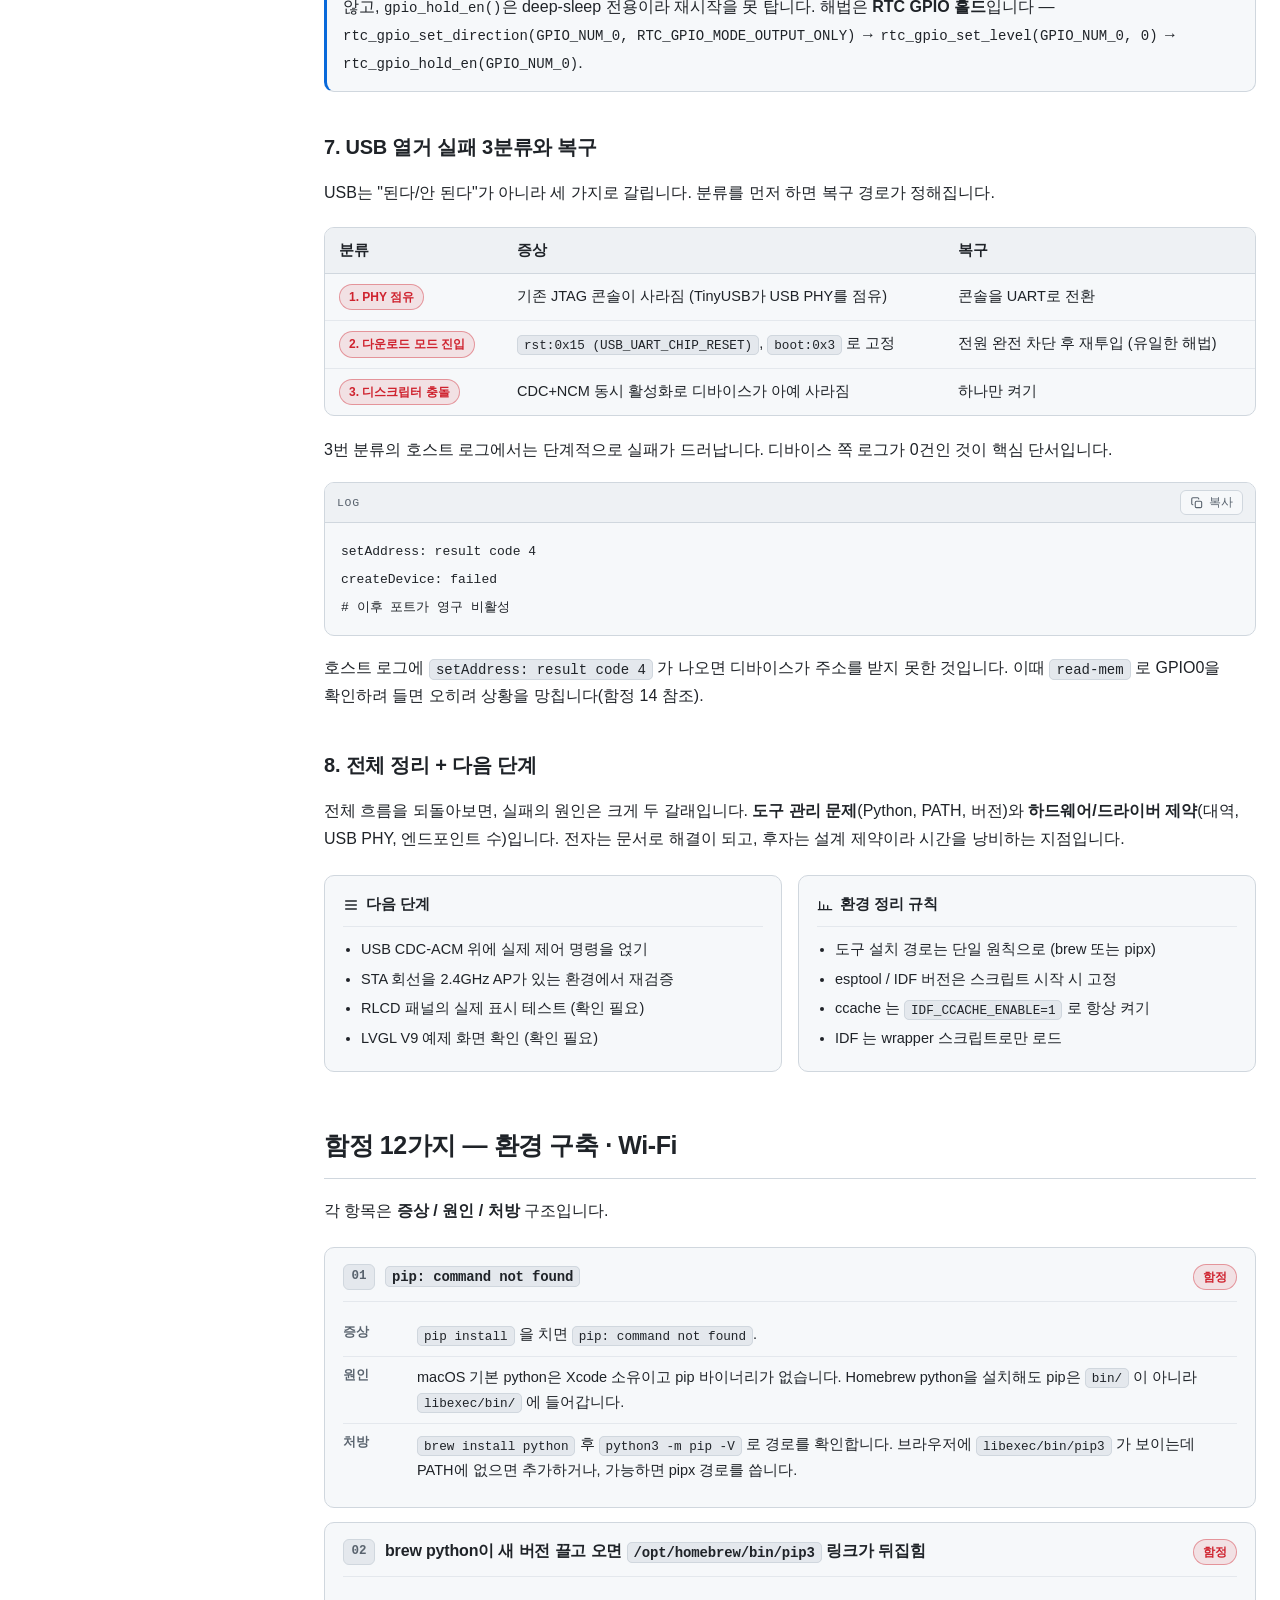
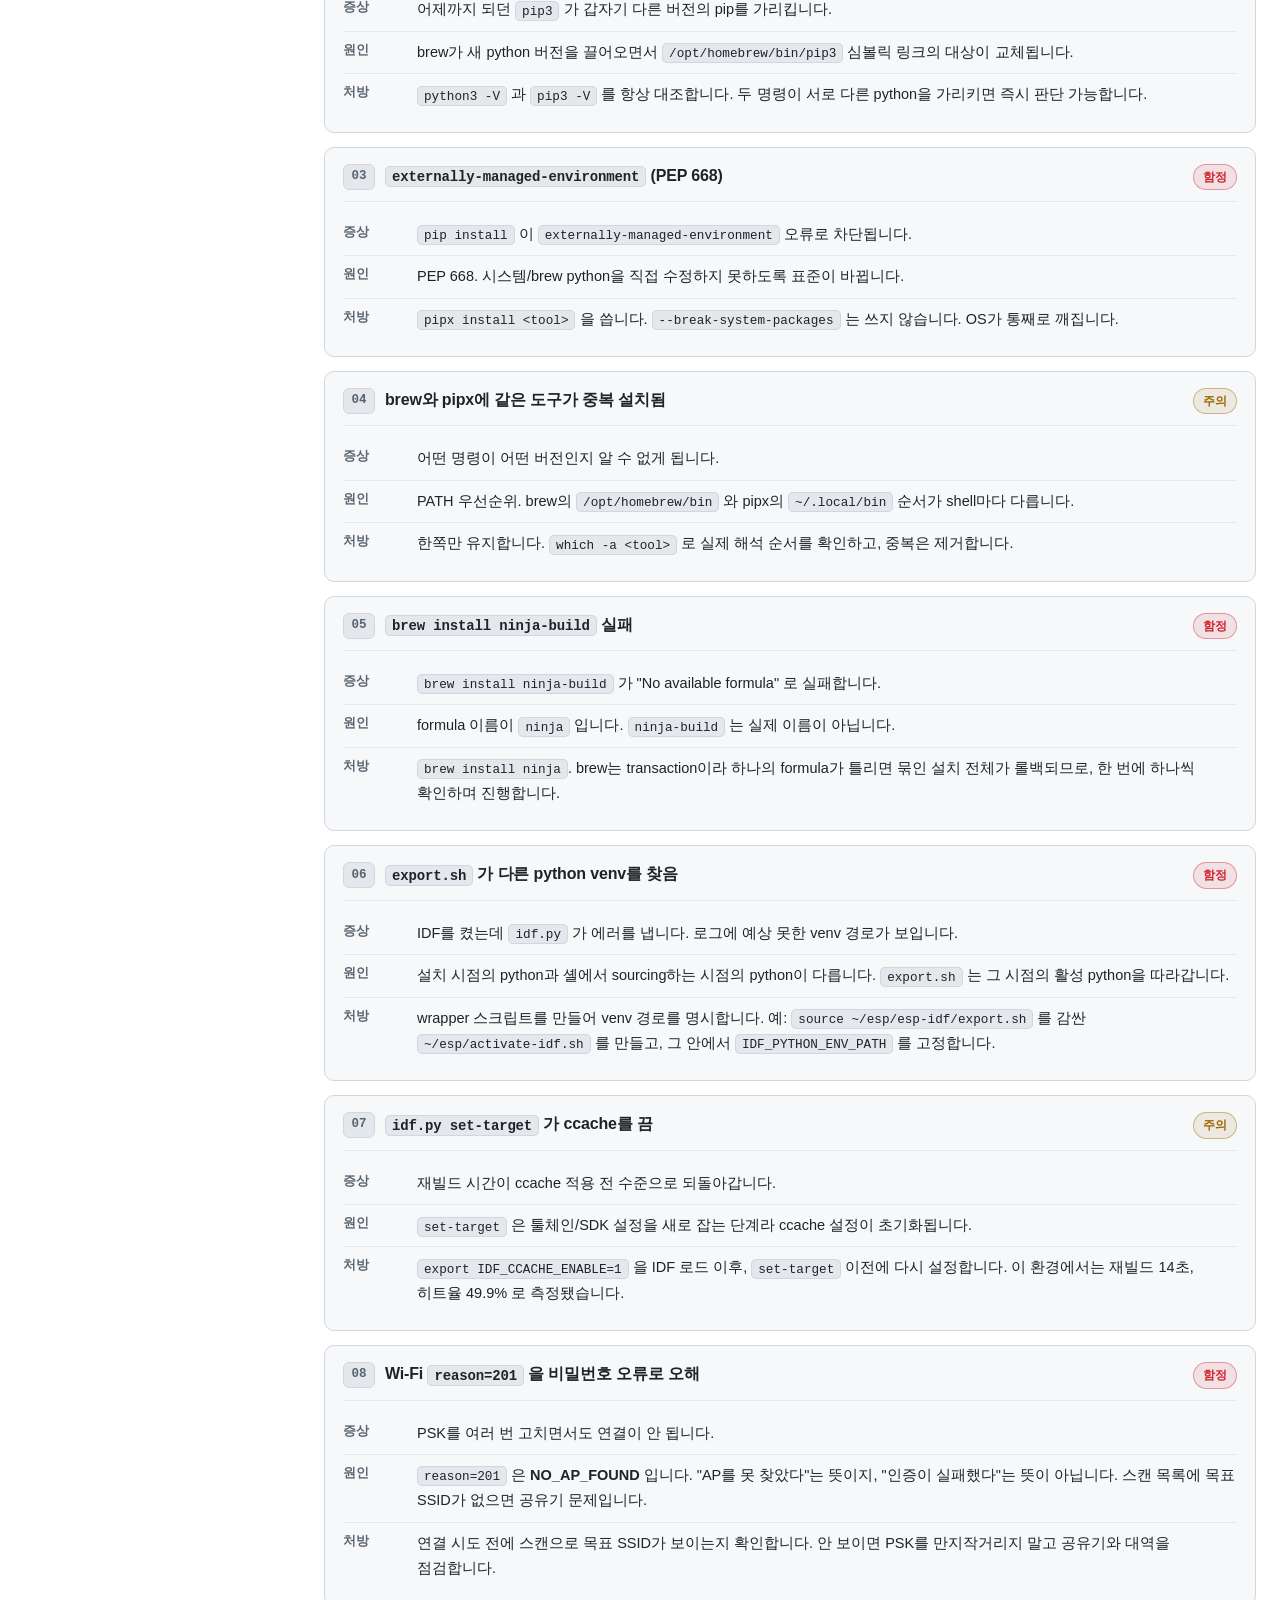
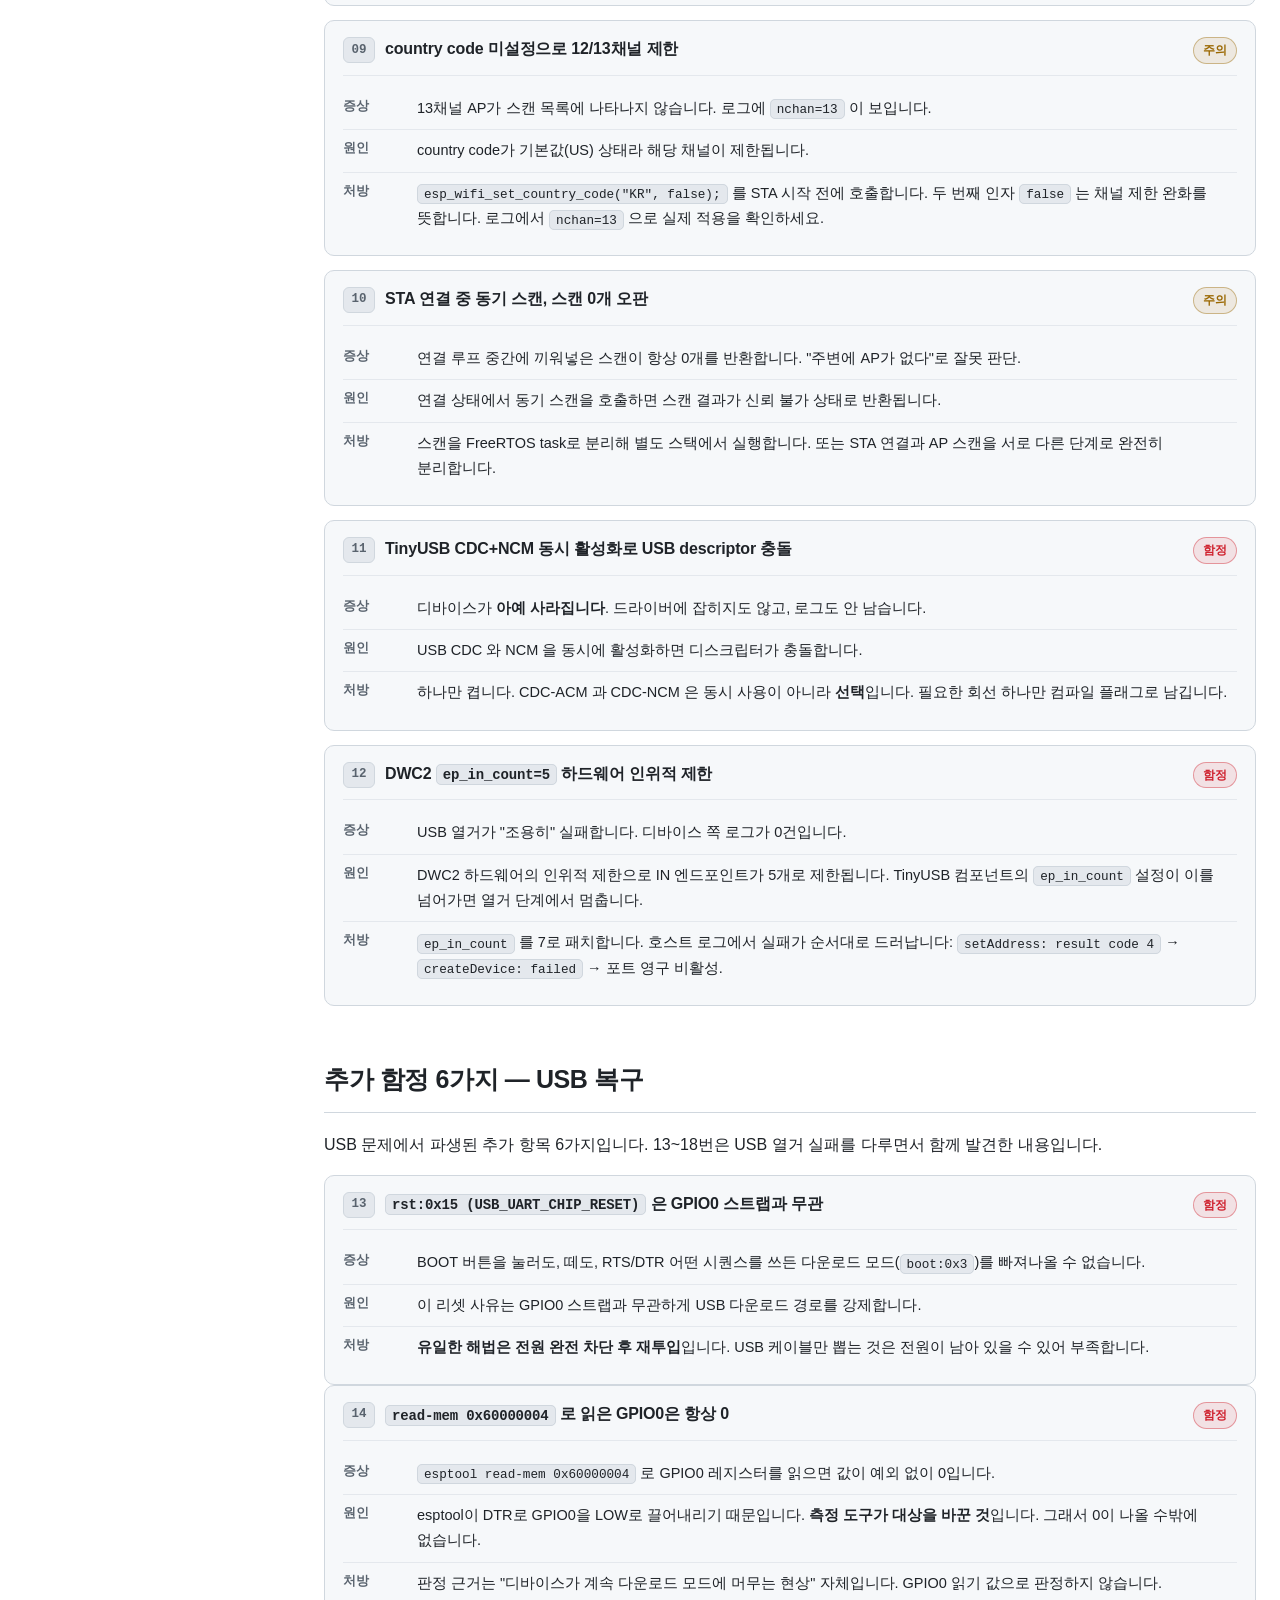
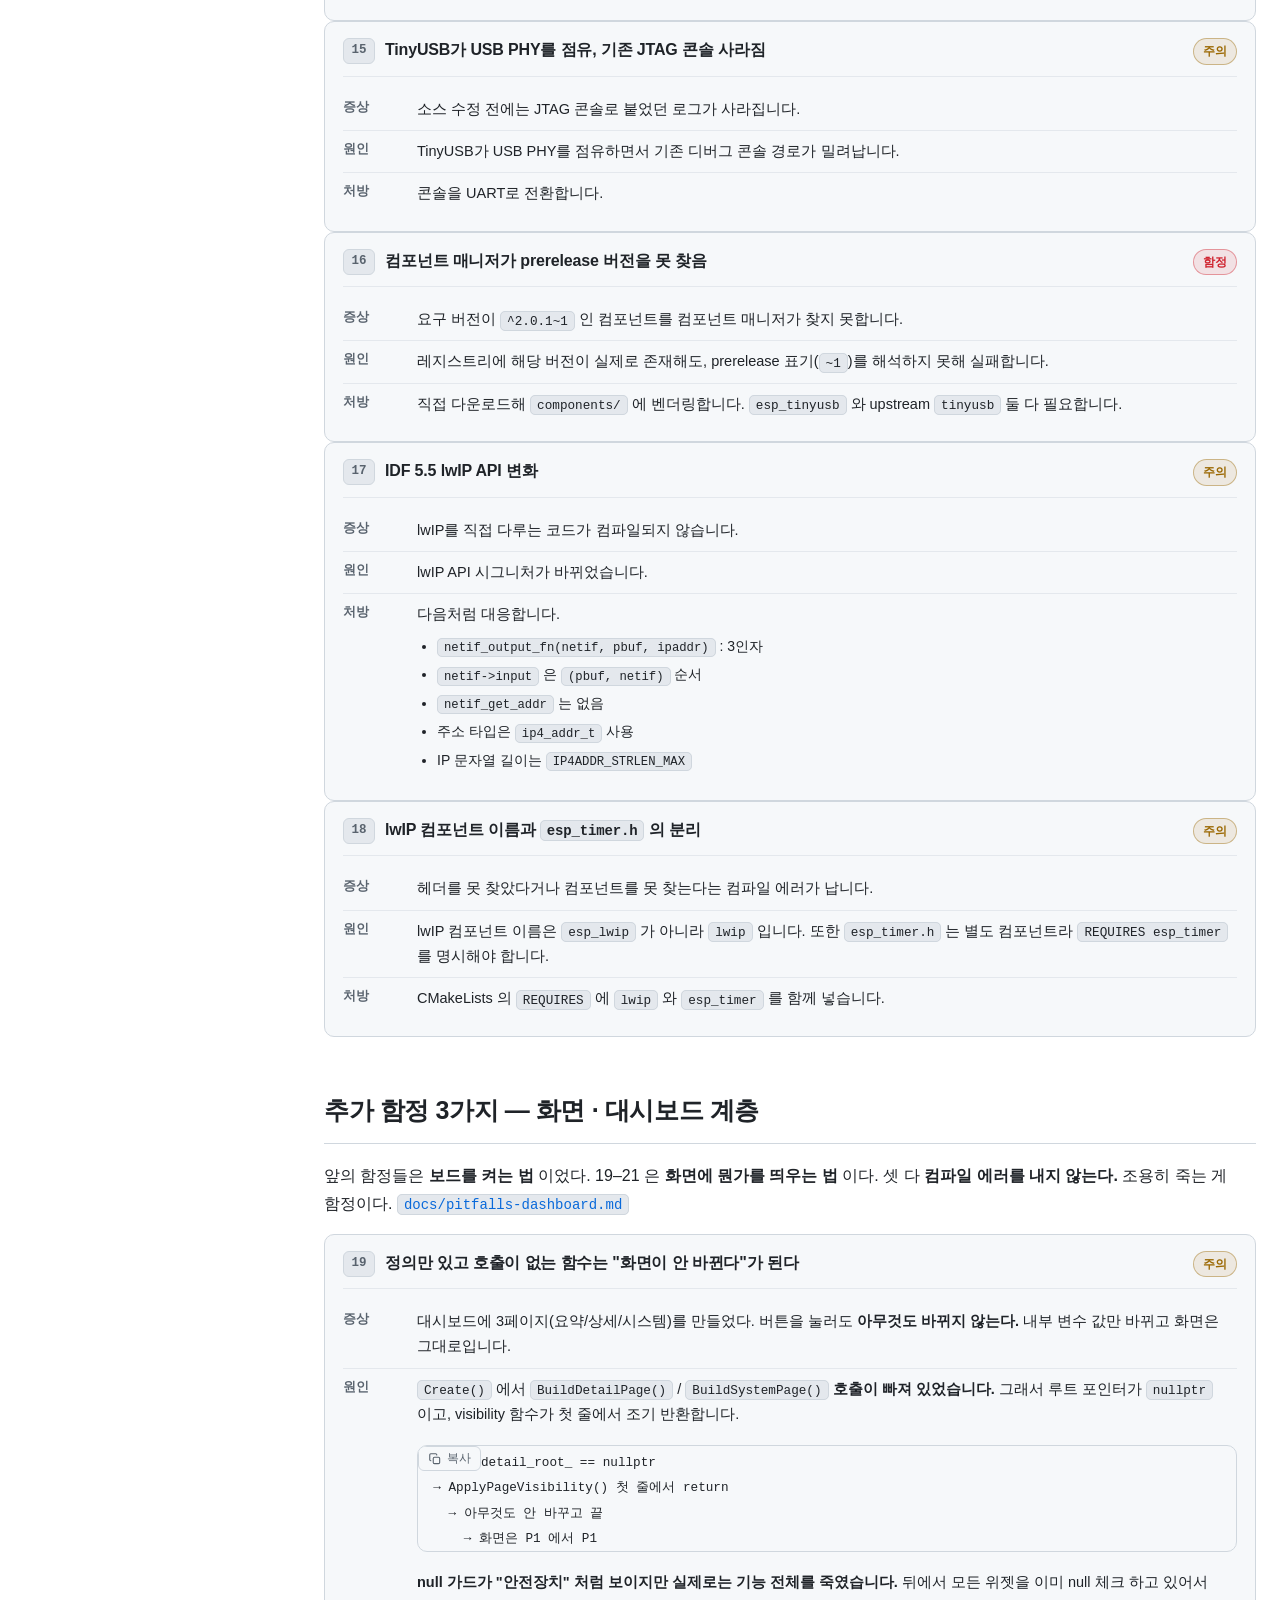
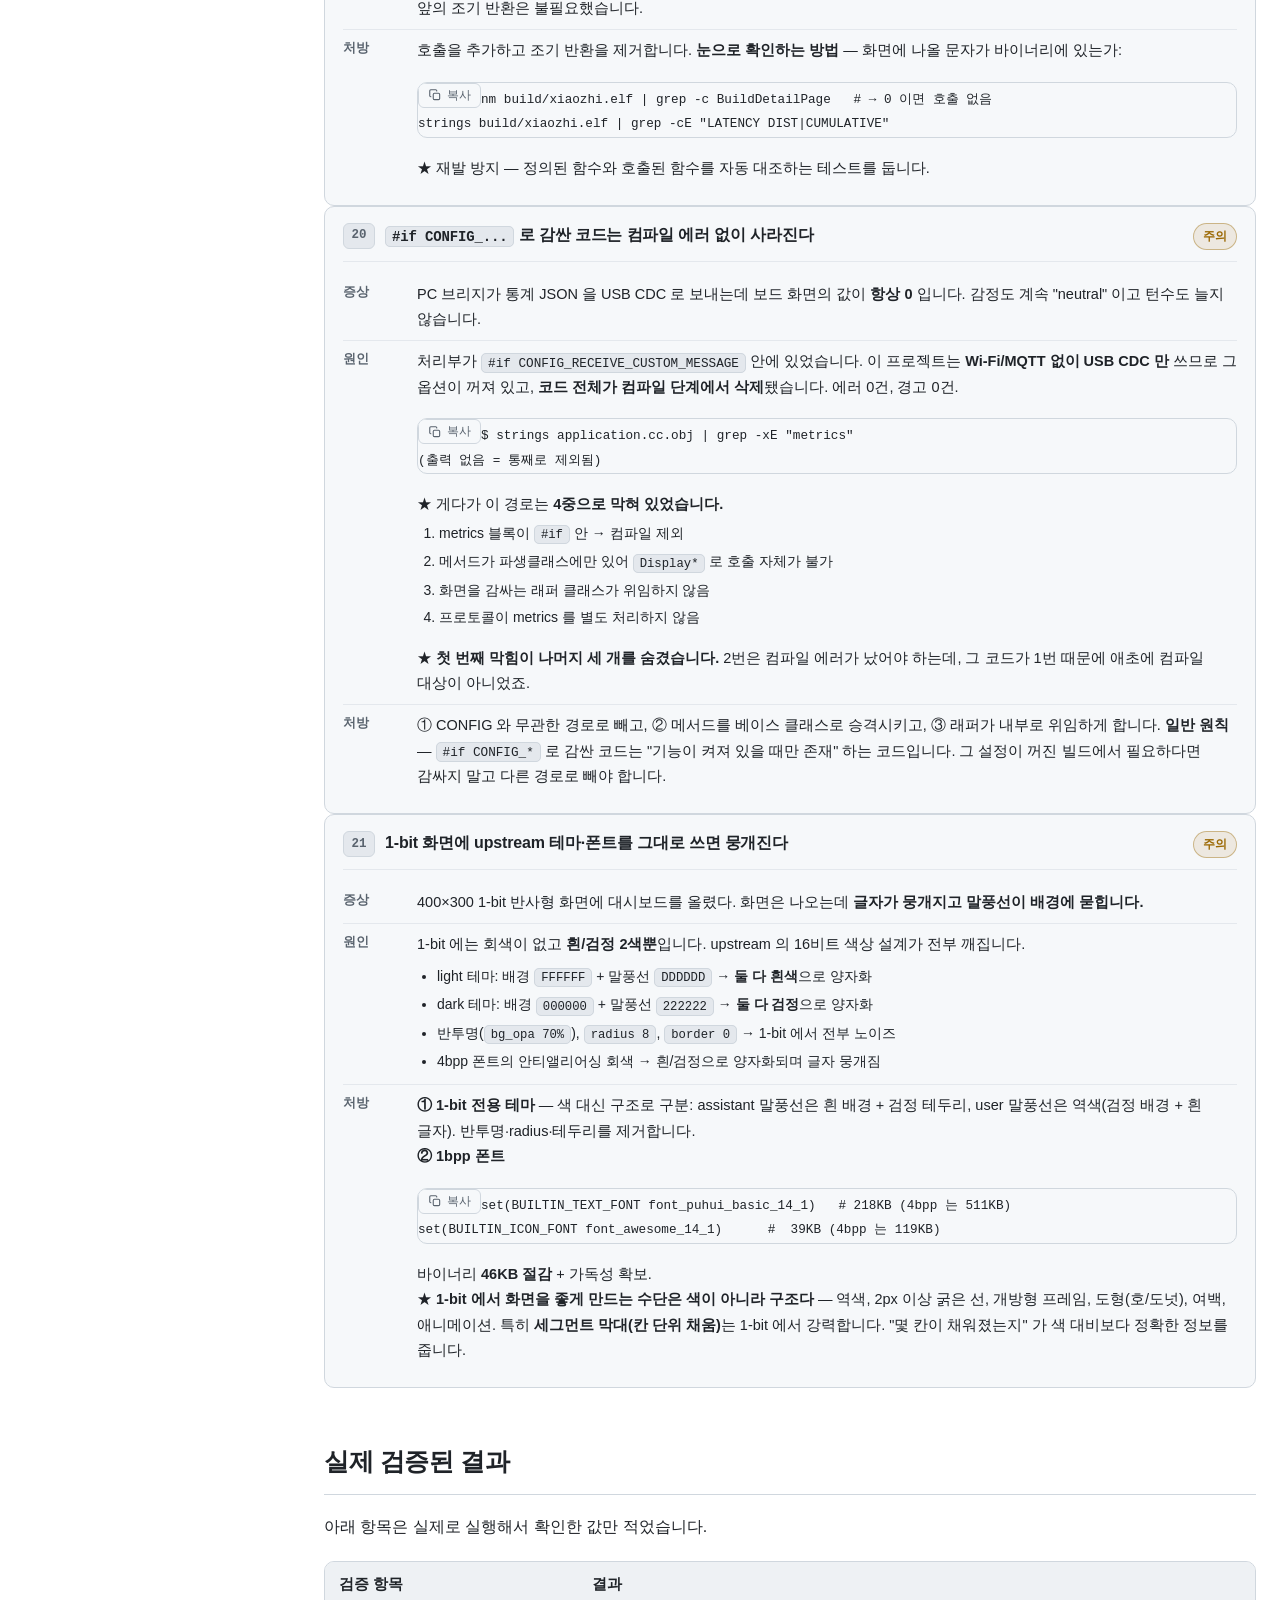
==== commit ae67adea: "docs: 함정 19-21 추가 — 화면/대시보드 계층 (3종) 앞의 18개는 '보드를 켜는 법' 이었다. 19-21 은 '화면에 뭔가를 띄우는 법' 이며 셋 다 컴파일 에러를 내" ====
--- a/index.html
+++ b/index.html
@@ -72,6 +72,7 @@
         </li>
         <li><a href="#pitfalls" data-toc="pitfalls">함정 12가지 — 환경 구축 · Wi-Fi</a></li>
         <li><a href="#pitfalls-usb" data-toc="pitfalls-usb">추가 함정 6가지 — USB 복구</a></li>
+        <li><a href="#pitfalls-ui" data-toc="pitfalls-ui">추가 함정 3가지 — 화면 · 대시보드</a></li>
         <li><a href="#verified" data-toc="verified">실제 검증된 결과</a></li>
         <li><a href="#security" data-toc="security">보안 관련 메모</a></li>
         <li><a href="#open-items" data-toc="open-items">확인 필요 항목</a></li>
@@ -952,6 +953,125 @@
           <dd>lwIP 컴포넌트 이름은 <code class="inline-code">esp_lwip</code> 가 아니라 <code class="inline-code">lwip</code> 입니다. 또한 <code class="inline-code">esp_timer.h</code> 는 별도 컴포넌트라 <code class="inline-code">REQUIRES esp_timer</code> 를 명시해야 합니다.</dd>
           <dt>처방</dt>
           <dd>CMakeLists 의 <code class="inline-code">REQUIRES</code> 에 <code class="inline-code">lwip</code> 와 <code class="inline-code">esp_timer</code> 를 함께 넣습니다.</dd>
+        </dl>
+      </article>
+    </section>
+
+    <!-- ---------- 함정 19-21: 화면 · 대시보드 ---------- -->
+    <section id="pitfalls-ui">
+      <h2 class="section-title">추가 함정 3가지 — 화면 · 대시보드 계층</h2>
+      <p>
+        앞의 함정들은 <strong>보드를 켜는 법</strong> 이었다.
+        19–21 은 <strong>화면에 뭔가를 띄우는 법</strong> 이다.
+        셋 다 <strong>컴파일 에러를 내지 않는다.</strong> 조용히 죽는 게 함정이다.
+        <a href="https://github.com/sigco3111/esp32-s3-rlcd-4.2-guide/blob/main/docs/pitfalls-dashboard.md"
+           target="_blank" rel="noopener" class="inline-code">docs/pitfalls-dashboard.md</a>
+      </p>
+
+      <article class="pitfall">
+        <div class="pitfall-head">
+          <span class="pitfall-num">19</span>
+          <h3 class="pitfall-title">정의만 있고 호출이 없는 함수는 "화면이 안 바뀐다"가 된다</h3>
+          <span class="badge badge-warning">주의</span>
+        </div>
+        <dl class="pitfall-body">
+          <dt>증상</dt>
+          <dd>대시보드에 3페이지(요약/상세/시스템)를 만들었다. 버튼을 눌러도 <strong>아무것도 바뀌지 않는다.</strong> 내부 변수 값만 바뀌고 화면은 그대로입니다.</dd>
+          <dt>원인</dt>
+          <dd>
+            <code class="inline-code">Create()</code> 에서 <code class="inline-code">BuildDetailPage()</code> /
+            <code class="inline-code">BuildSystemPage()</code> <strong>호출이 빠져 있었습니다.</strong>
+            그래서 루트 포인터가 <code class="inline-code">nullptr</code> 이고,
+            visibility 함수가 첫 줄에서 조기 반환합니다.
+            <pre class="code-block"><code>detail_root_ == nullptr
+  → ApplyPageVisibility() 첫 줄에서 return
+    → 아무것도 안 바꾸고 끝
+      → 화면은 P1 에서 P1</code></pre>
+            <strong>null 가드가 "안전장치" 처럼 보이지만 실제로는 기능 전체를 죽였습니다.</strong>
+            뒤에서 모든 위젯을 이미 null 체크 하고 있어서 앞의 조기 반환은 불필요했습니다.
+          </dd>
+          <dt>처방</dt>
+          <dd>
+            호출을 추가하고 조기 반환을 제거합니다.
+            <strong>눈으로 확인하는 방법</strong> — 화면에 나올 문자가 바이너리에 있는가:
+            <pre class="code-block"><code>nm build/xiaozhi.elf | grep -c BuildDetailPage   # → 0 이면 호출 없음
+strings build/xiaozhi.elf | grep -cE "LATENCY DIST|CUMULATIVE"</code></pre>
+            ★ 재발 방지 — 정의된 함수와 호출된 함수를 자동 대조하는 테스트를 둡니다.
+          </dd>
+        </dl>
+      </article>
+
+      <article class="pitfall">
+        <div class="pitfall-head">
+          <span class="pitfall-num">20</span>
+          <h3 class="pitfall-title"><code class="inline-code">#if CONFIG_...</code> 로 감싼 코드는 컴파일 에러 없이 사라진다</h3>
+          <span class="badge badge-warning">주의</span>
+        </div>
+        <dl class="pitfall-body">
+          <dt>증상</dt>
+          <dd>PC 브리지가 통계 JSON 을 USB CDC 로 보내는데 보드 화면의 값이 <strong>항상 0</strong> 입니다. 감정도 계속 "neutral" 이고 턴수도 늘지 않습니다.</dd>
+          <dt>원인</dt>
+          <dd>
+            처리부가 <code class="inline-code">#if CONFIG_RECEIVE_CUSTOM_MESSAGE</code> 안에 있었습니다.
+            이 프로젝트는 <strong>Wi-Fi/MQTT 없이 USB CDC 만</strong> 쓰므로 그 옵션이 꺼져 있고,
+            <strong>코드 전체가 컴파일 단계에서 삭제</strong>됐습니다. 에러 0건, 경고 0건.
+            <pre class="code-block"><code>$ strings application.cc.obj | grep -xE "metrics"
+(출력 없음 = 통째로 제외됨)</code></pre>
+            ★ 게다가 이 경로는 <strong>4중으로 막혀 있었습니다.</strong>
+            <ol>
+              <li>metrics 블록이 <code class="inline-code">#if</code> 안 → 컴파일 제외</li>
+              <li>메서드가 파생클래스에만 있어 <code class="inline-code">Display*</code> 로 호출 자체가 불가</li>
+              <li>화면을 감싸는 래퍼 클래스가 위임하지 않음</li>
+              <li>프로토콜이 metrics 를 별도 처리하지 않음</li>
+            </ol>
+            ★ <strong>첫 번째 막힘이 나머지 세 개를 숨겼습니다.</strong>
+            2번은 컴파일 에러가 났어야 하는데, 그 코드가 1번 때문에 애초에 컴파일 대상이 아니었죠.
+          </dd>
+          <dt>처방</dt>
+          <dd>
+            ① CONFIG 와 무관한 경로로 빼고, ② 메서드를 베이스 클래스로 승격시키고,
+            ③ 래퍼가 내부로 위임하게 합니다.
+            <strong>일반 원칙</strong> — <code class="inline-code">#if CONFIG_*</code> 로 감싼 코드는
+            "기능이 켜져 있을 때만 존재" 하는 코드입니다.
+            그 설정이 꺼진 빌드에서 필요하다면 감싸지 말고 다른 경로로 빼야 합니다.
+          </dd>
+        </dl>
+      </article>
+
+      <article class="pitfall">
+        <div class="pitfall-head">
+          <span class="pitfall-num">21</span>
+          <h3 class="pitfall-title">1-bit 화면에 upstream 테마·폰트를 그대로 쓰면 뭉개진다</h3>
+          <span class="badge badge-warning">주의</span>
+        </div>
+        <dl class="pitfall-body">
+          <dt>증상</dt>
+          <dd>400×300 1-bit 반사형 화면에 대시보드를 올렸다. 화면은 나오는데 <strong>글자가 뭉개지고 말풍선이 배경에 묻힙니다.</strong></dd>
+          <dt>원인</dt>
+          <dd>
+            1-bit 에는 회색이 없고 <strong>흰/검정 2색뿐</strong>입니다.
+            upstream 의 16비트 색상 설계가 전부 깨집니다.
+            <ul>
+              <li>light 테마: 배경 <code class="inline-code">FFFFFF</code> + 말풍선 <code class="inline-code">DDDDDD</code> → <strong>둘 다 흰색</strong>으로 양자화</li>
+              <li>dark 테마: 배경 <code class="inline-code">000000</code> + 말풍선 <code class="inline-code">222222</code> → <strong>둘 다 검정</strong>으로 양자화</li>
+              <li>반투명(<code class="inline-code">bg_opa 70%</code>), <code class="inline-code">radius 8</code>, <code class="inline-code">border 0</code> → 1-bit 에서 전부 노이즈</li>
+              <li>4bpp 폰트의 안티앨리어싱 회색 → 흰/검정으로 양자화되며 글자 뭉개짐</li>
+            </ul>
+          </dd>
+          <dt>처방</dt>
+          <dd>
+            <strong>① 1-bit 전용 테마</strong> — 색 대신 구조로 구분:
+            assistant 말풍선은 흰 배경 + 검정 테두리, user 말풍선은 역색(검정 배경 + 흰 글자).
+            반투명·radius·테두리를 제거합니다.
+            <br><strong>② 1bpp 폰트</strong>
+            <pre class="code-block"><code>set(BUILTIN_TEXT_FONT font_puhui_basic_14_1)   # 218KB (4bpp 는 511KB)
+set(BUILTIN_ICON_FONT font_awesome_14_1)      #  39KB (4bpp 는 119KB)</code></pre>
+            바이너리 <strong>46KB 절감</strong> + 가독성 확보.
+            <br>★ <strong>1-bit 에서 화면을 좋게 만드는 수단은 색이 아니라 구조다</strong> —
+            역색, 2px 이상 굵은 선, 개방형 프레임, 도형(호/도넛), 여백, 애니메이션.
+            특히 <strong>세그먼트 막대(칸 단위 채움)</strong>는 1-bit 에서 강력합니다.
+            "몇 칸이 채워졌는지" 가 색 대비보다 정확한 정보를 줍니다.
+          </dd>
         </dl>
       </article>
     </section>
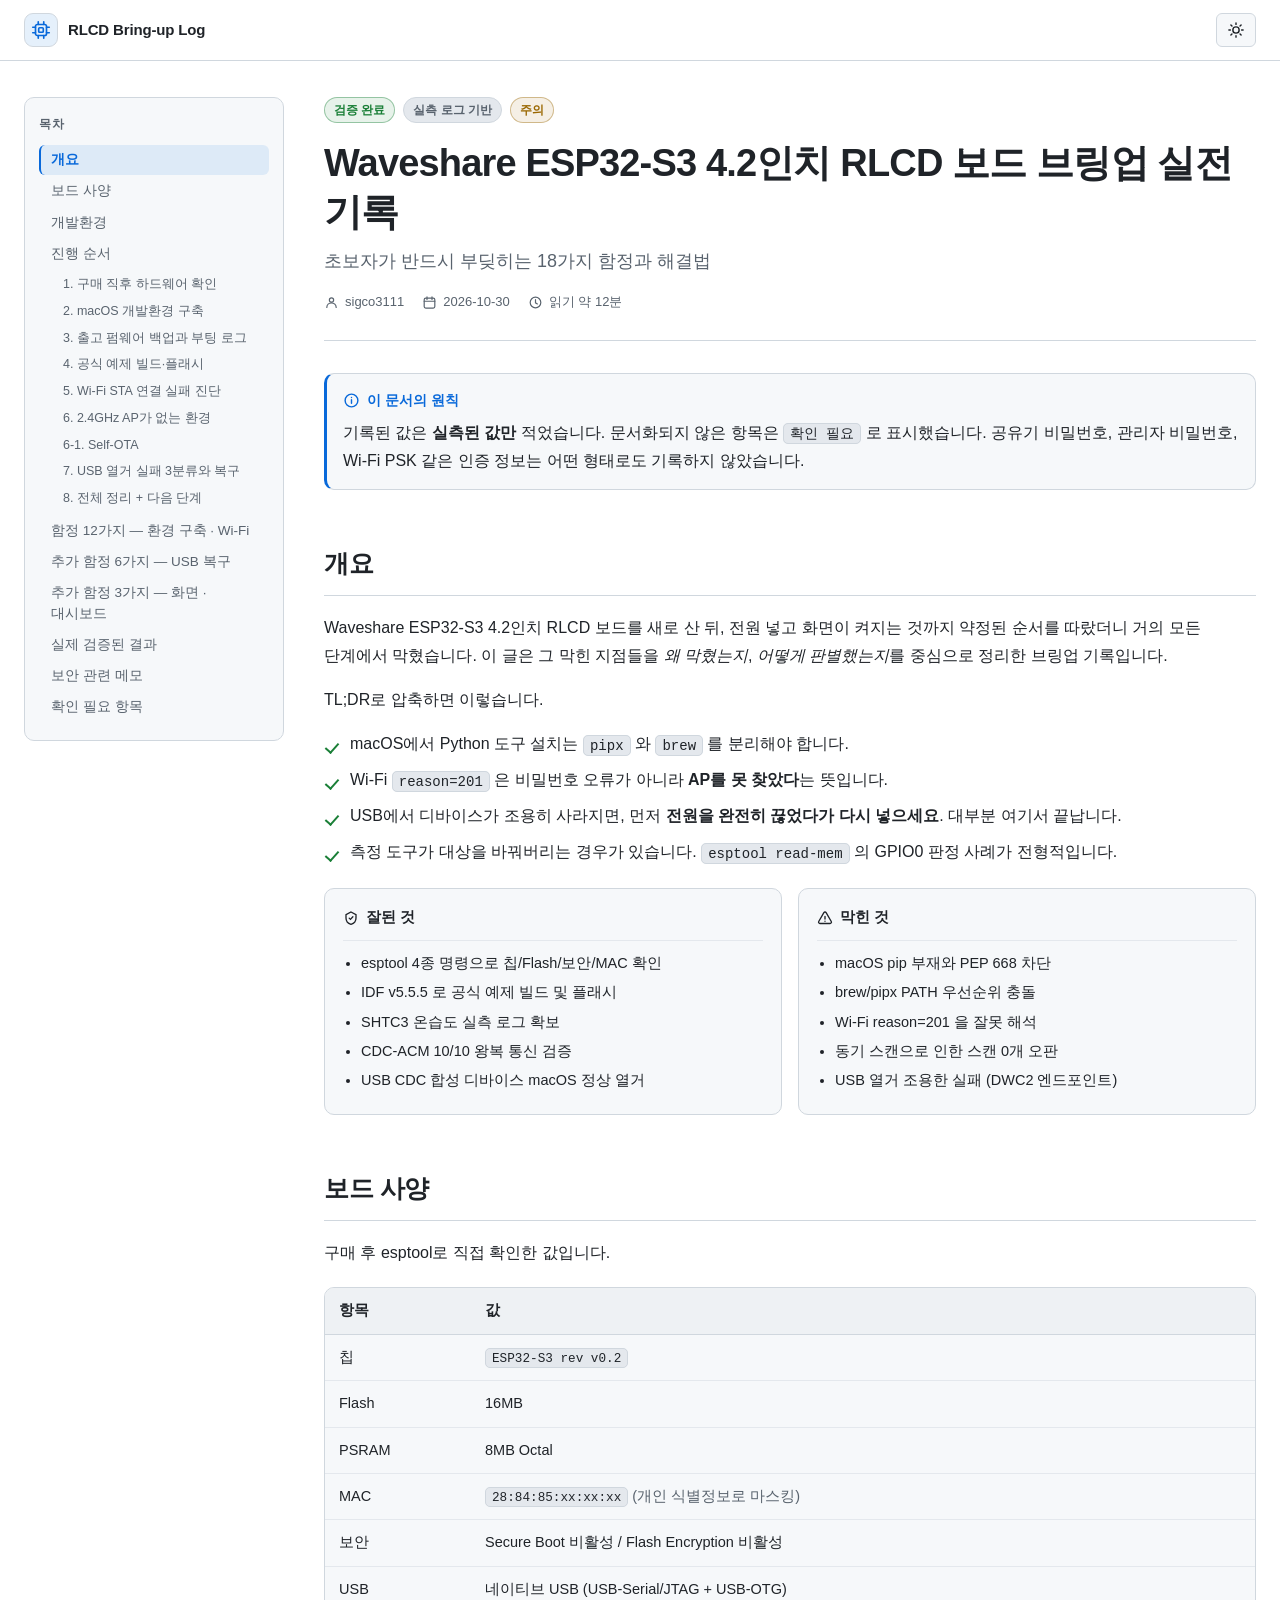
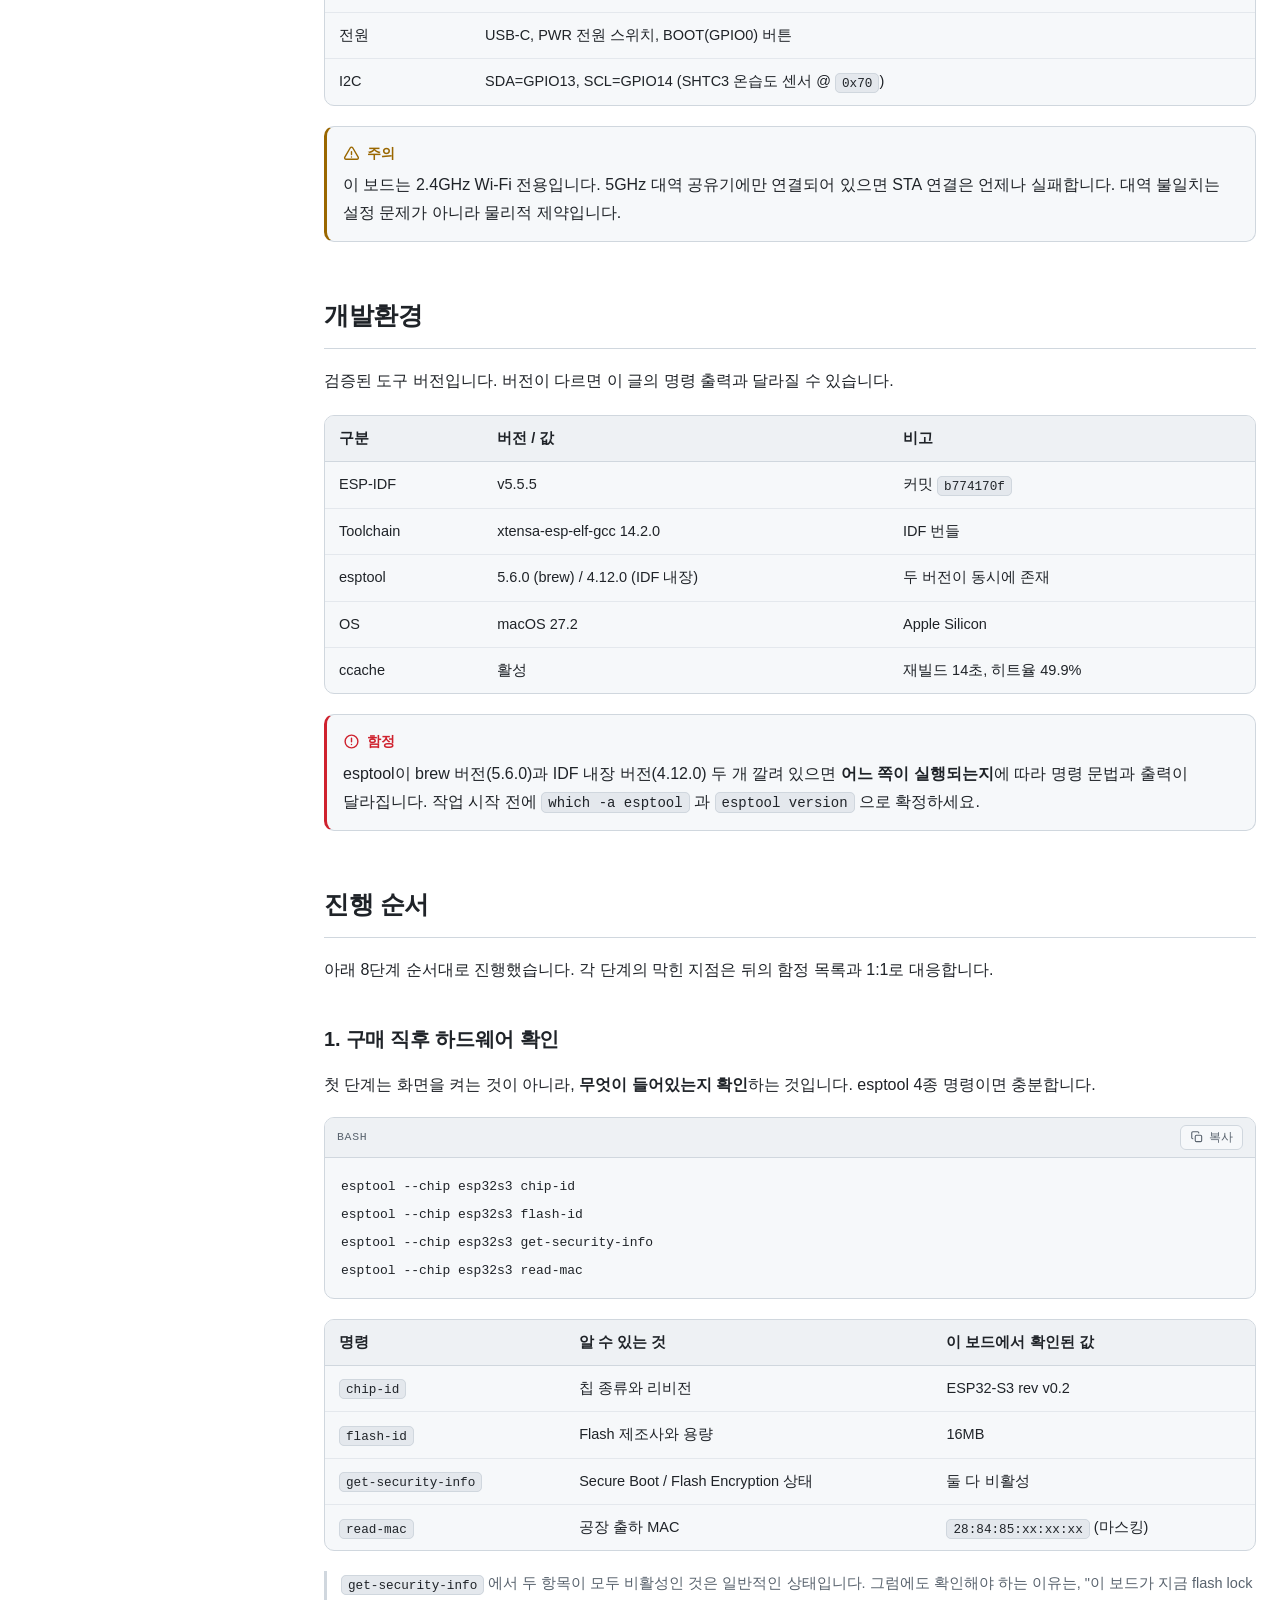
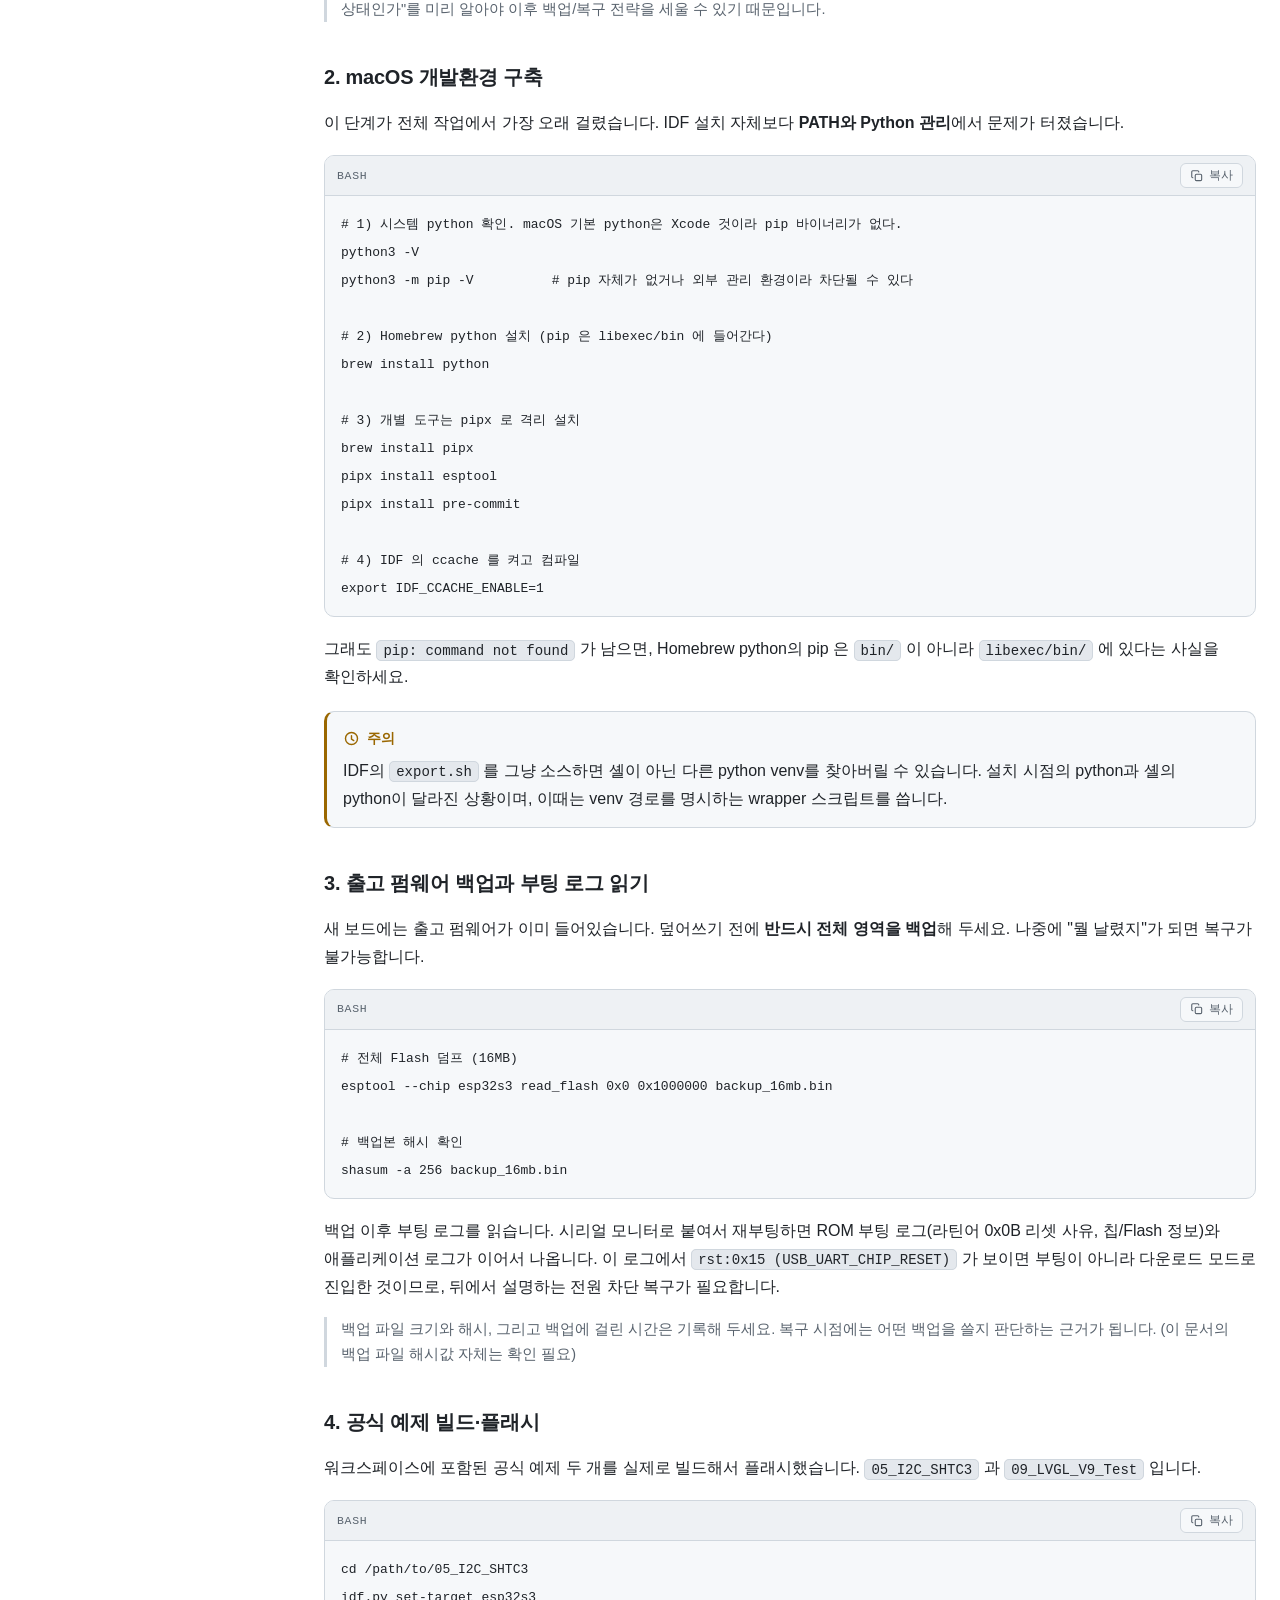
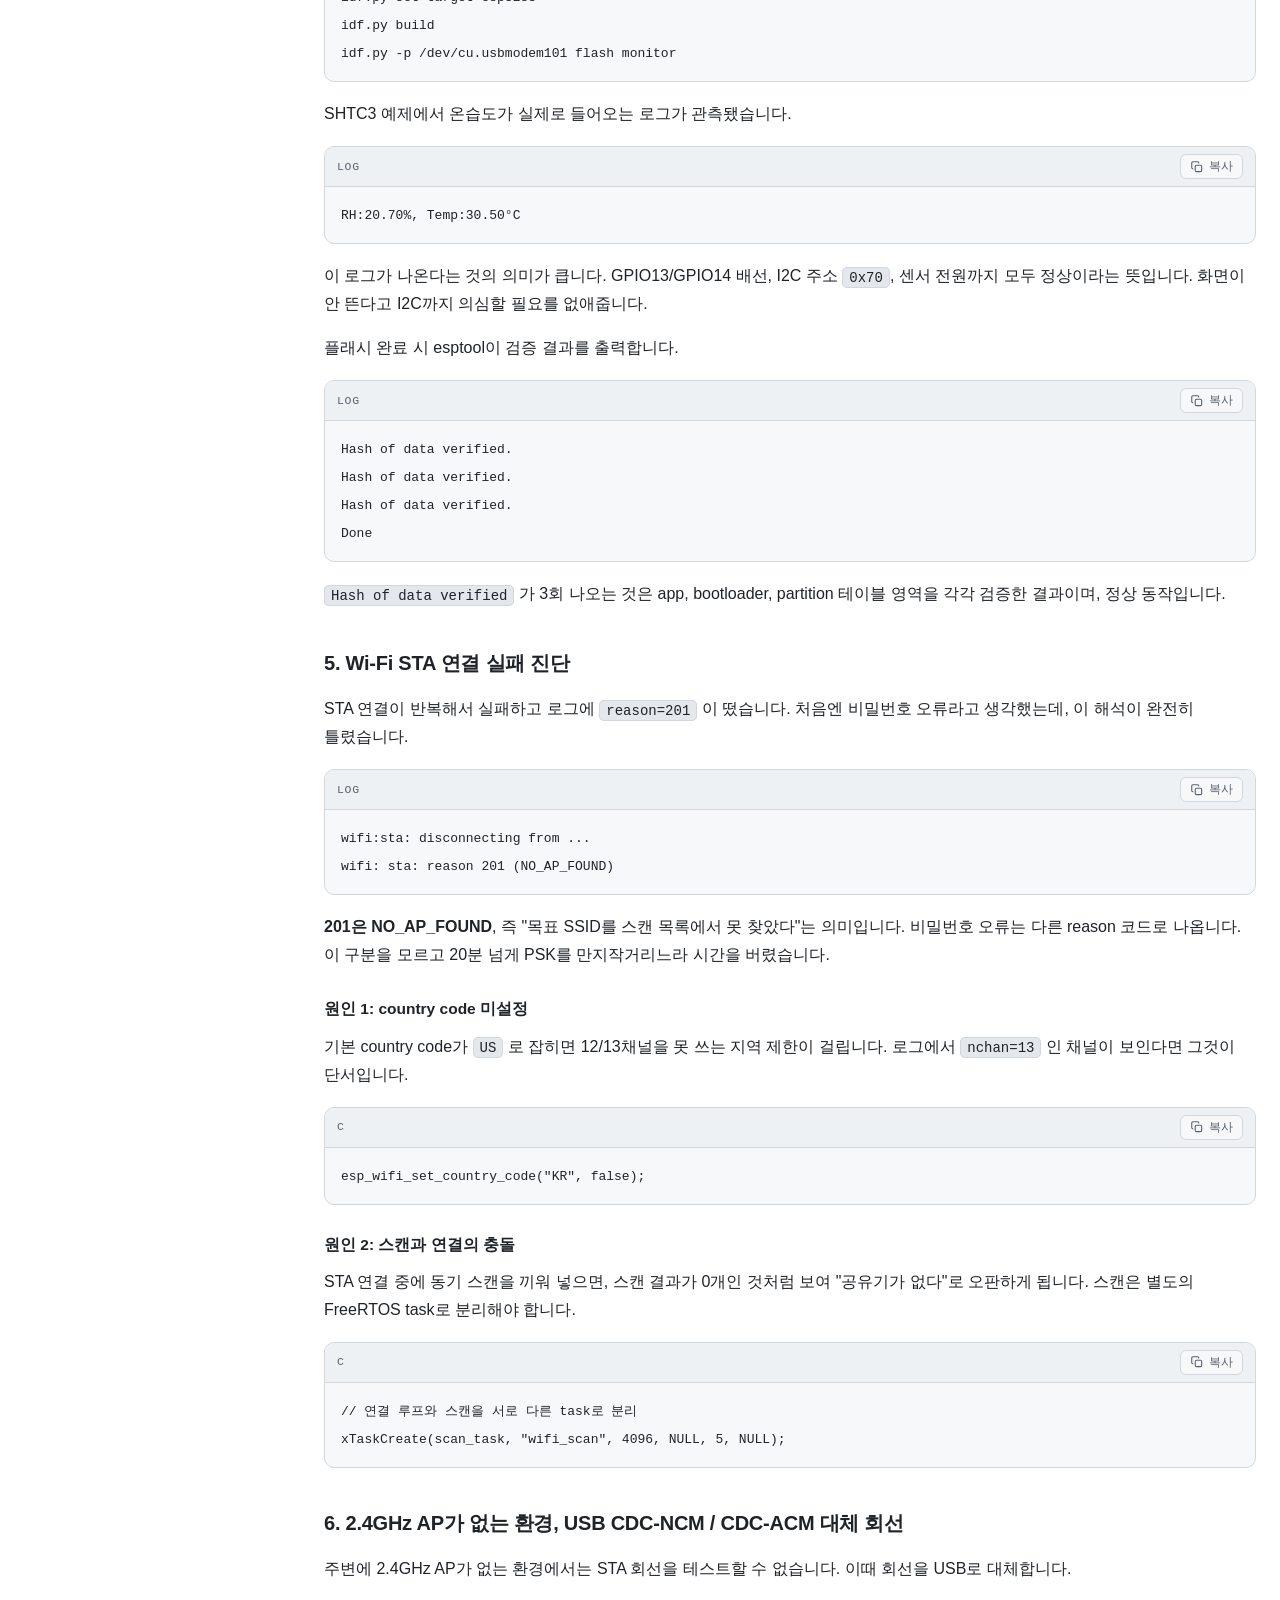
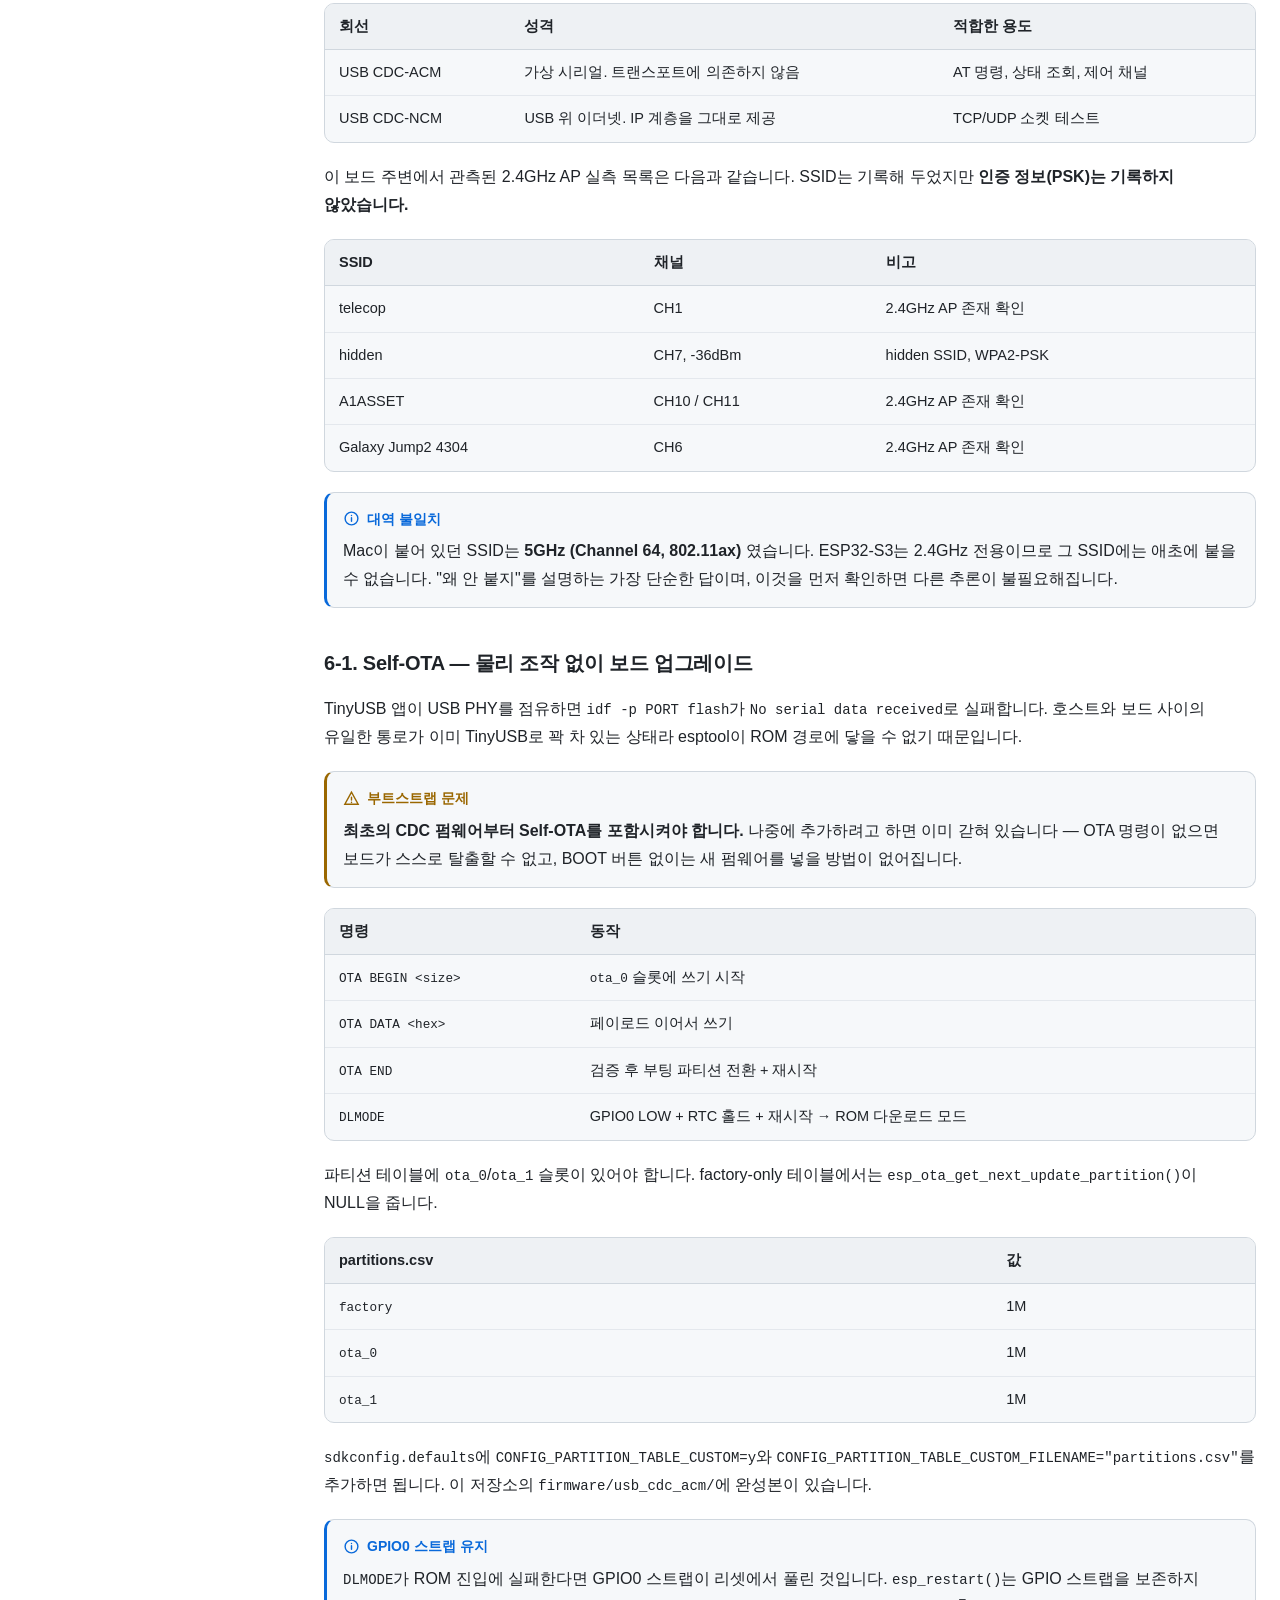
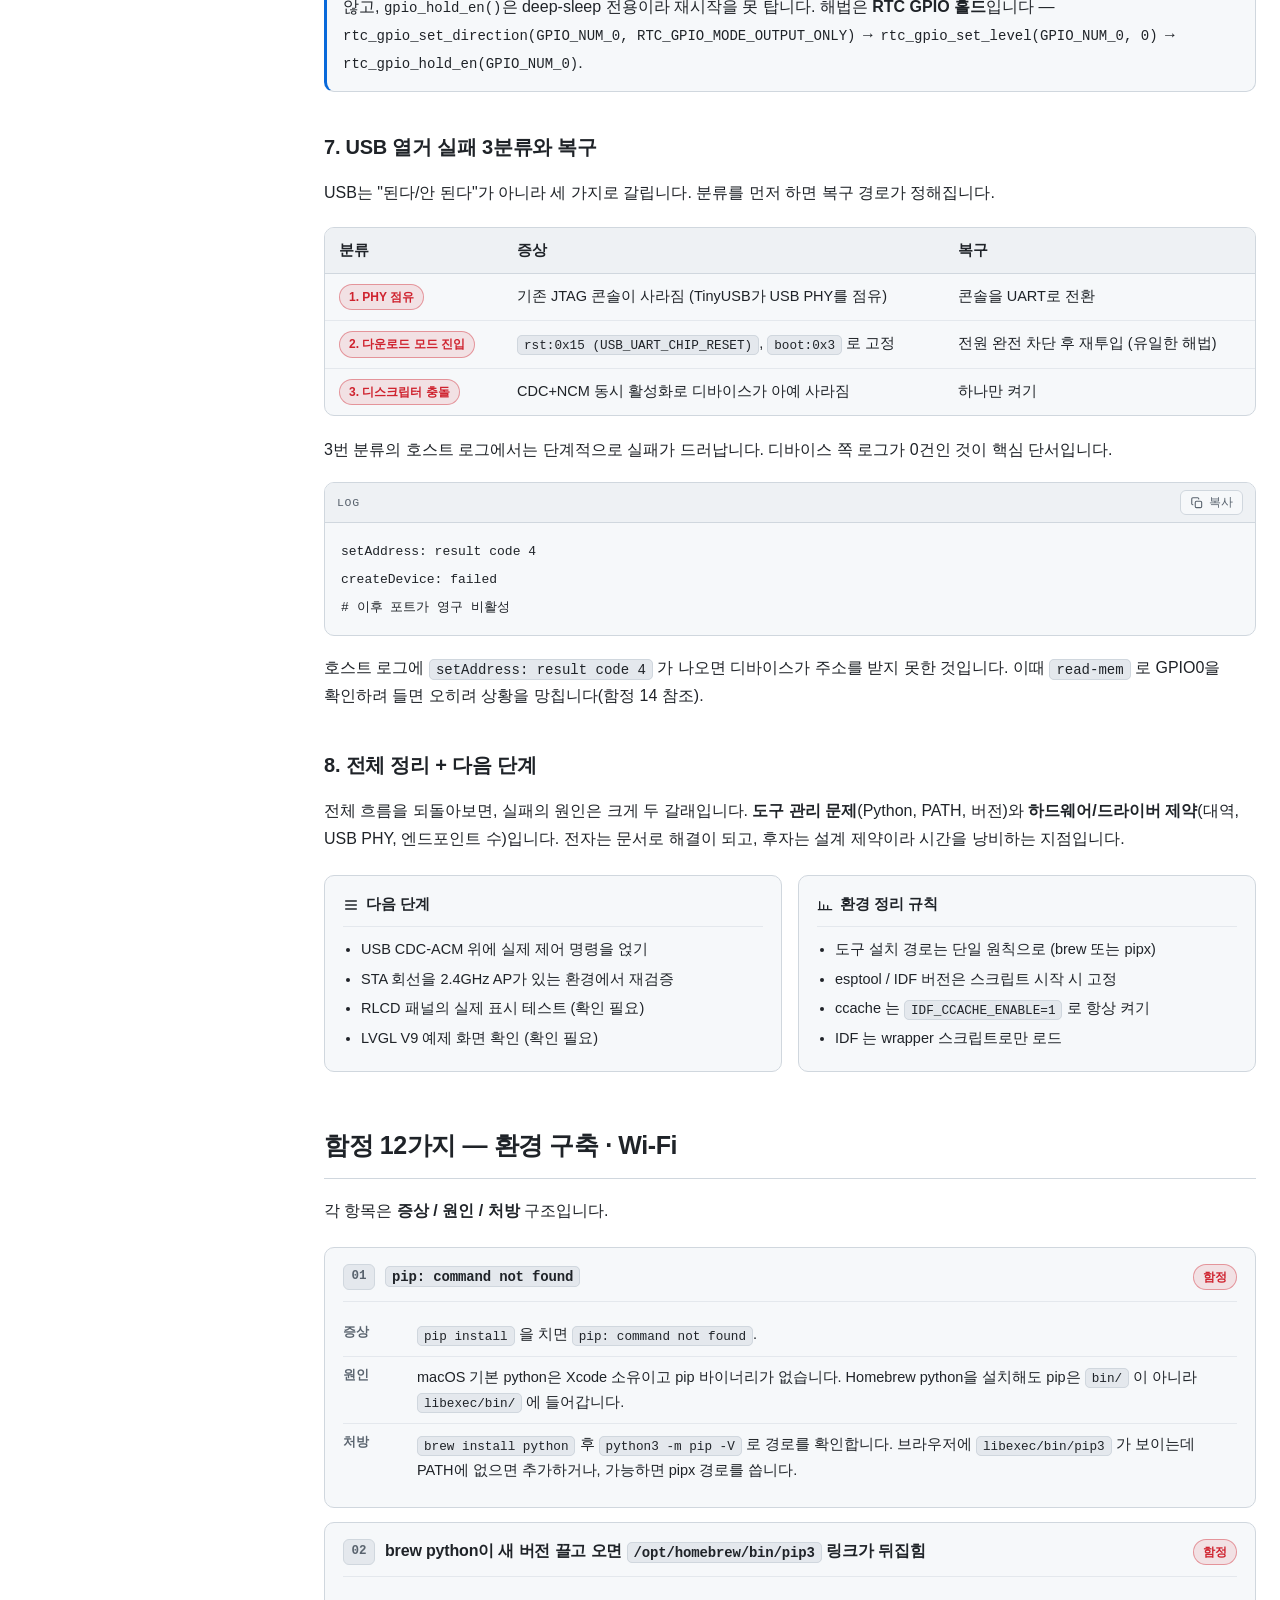
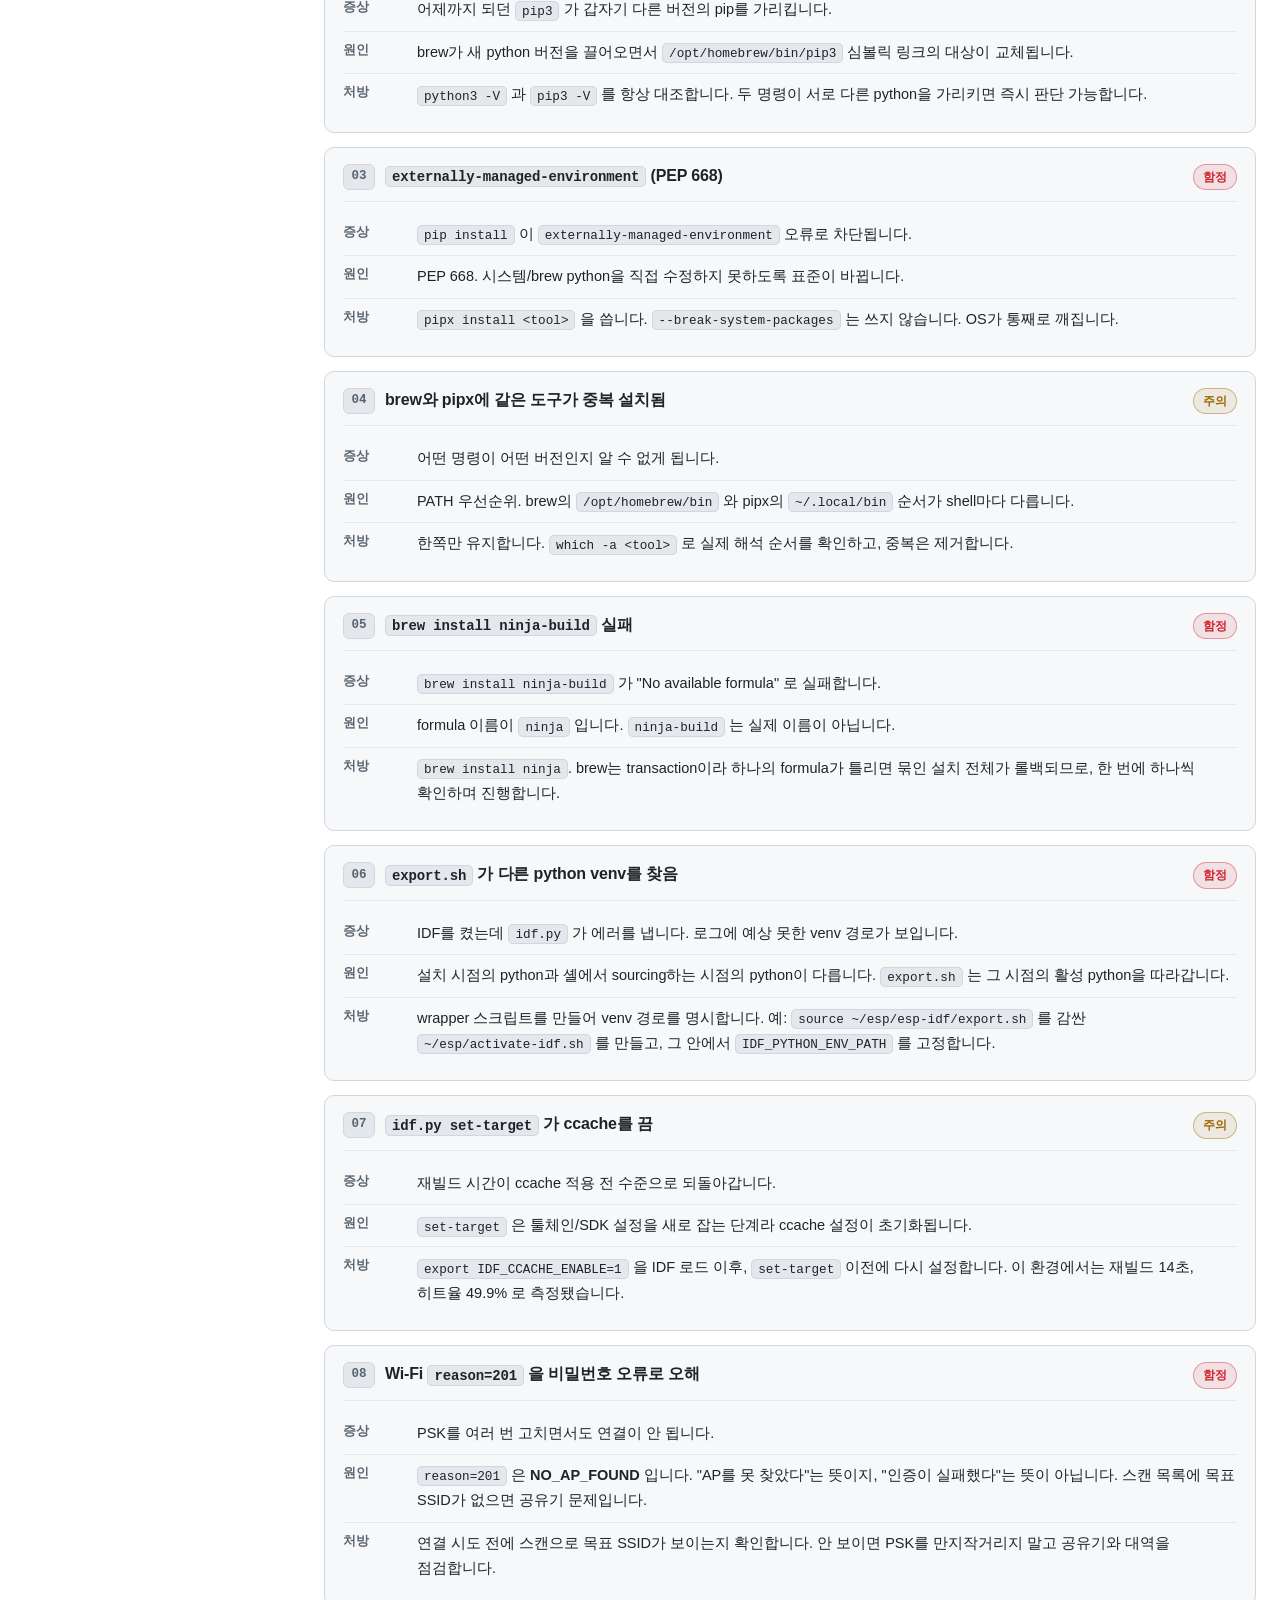
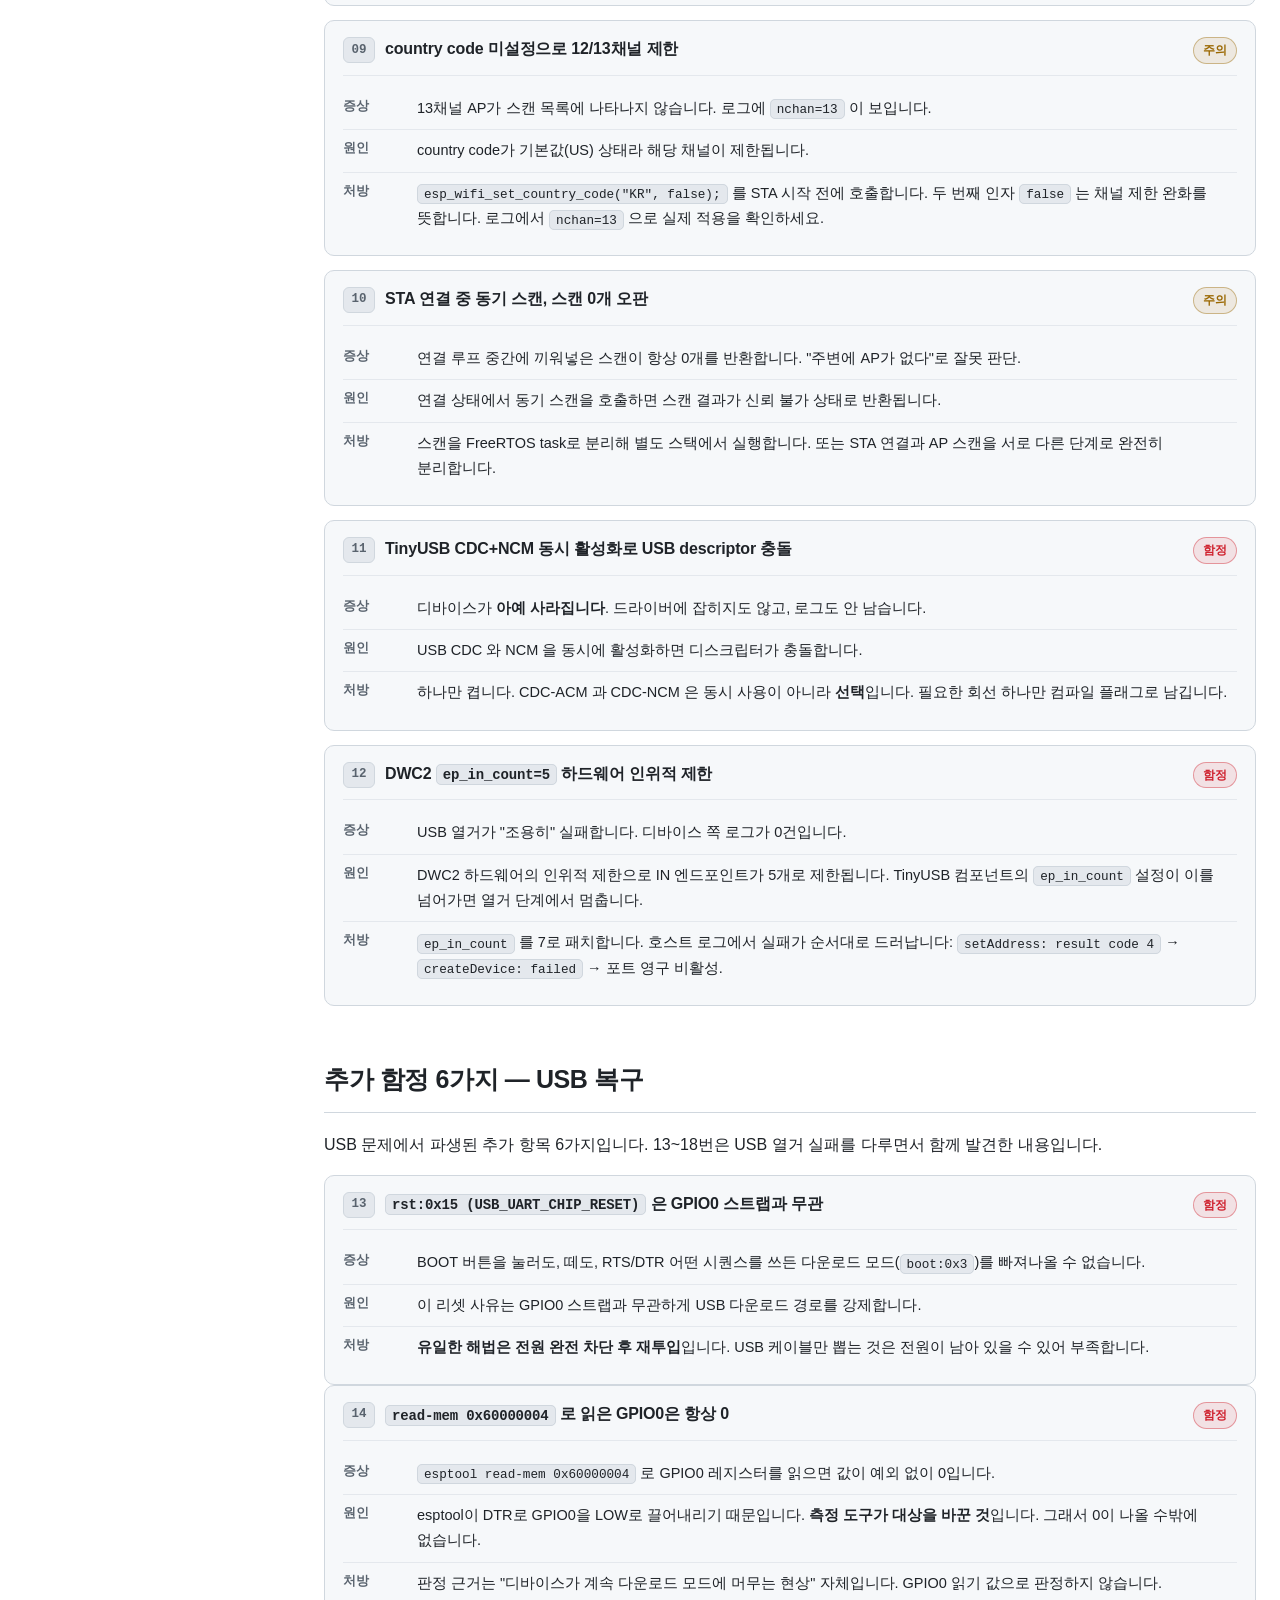
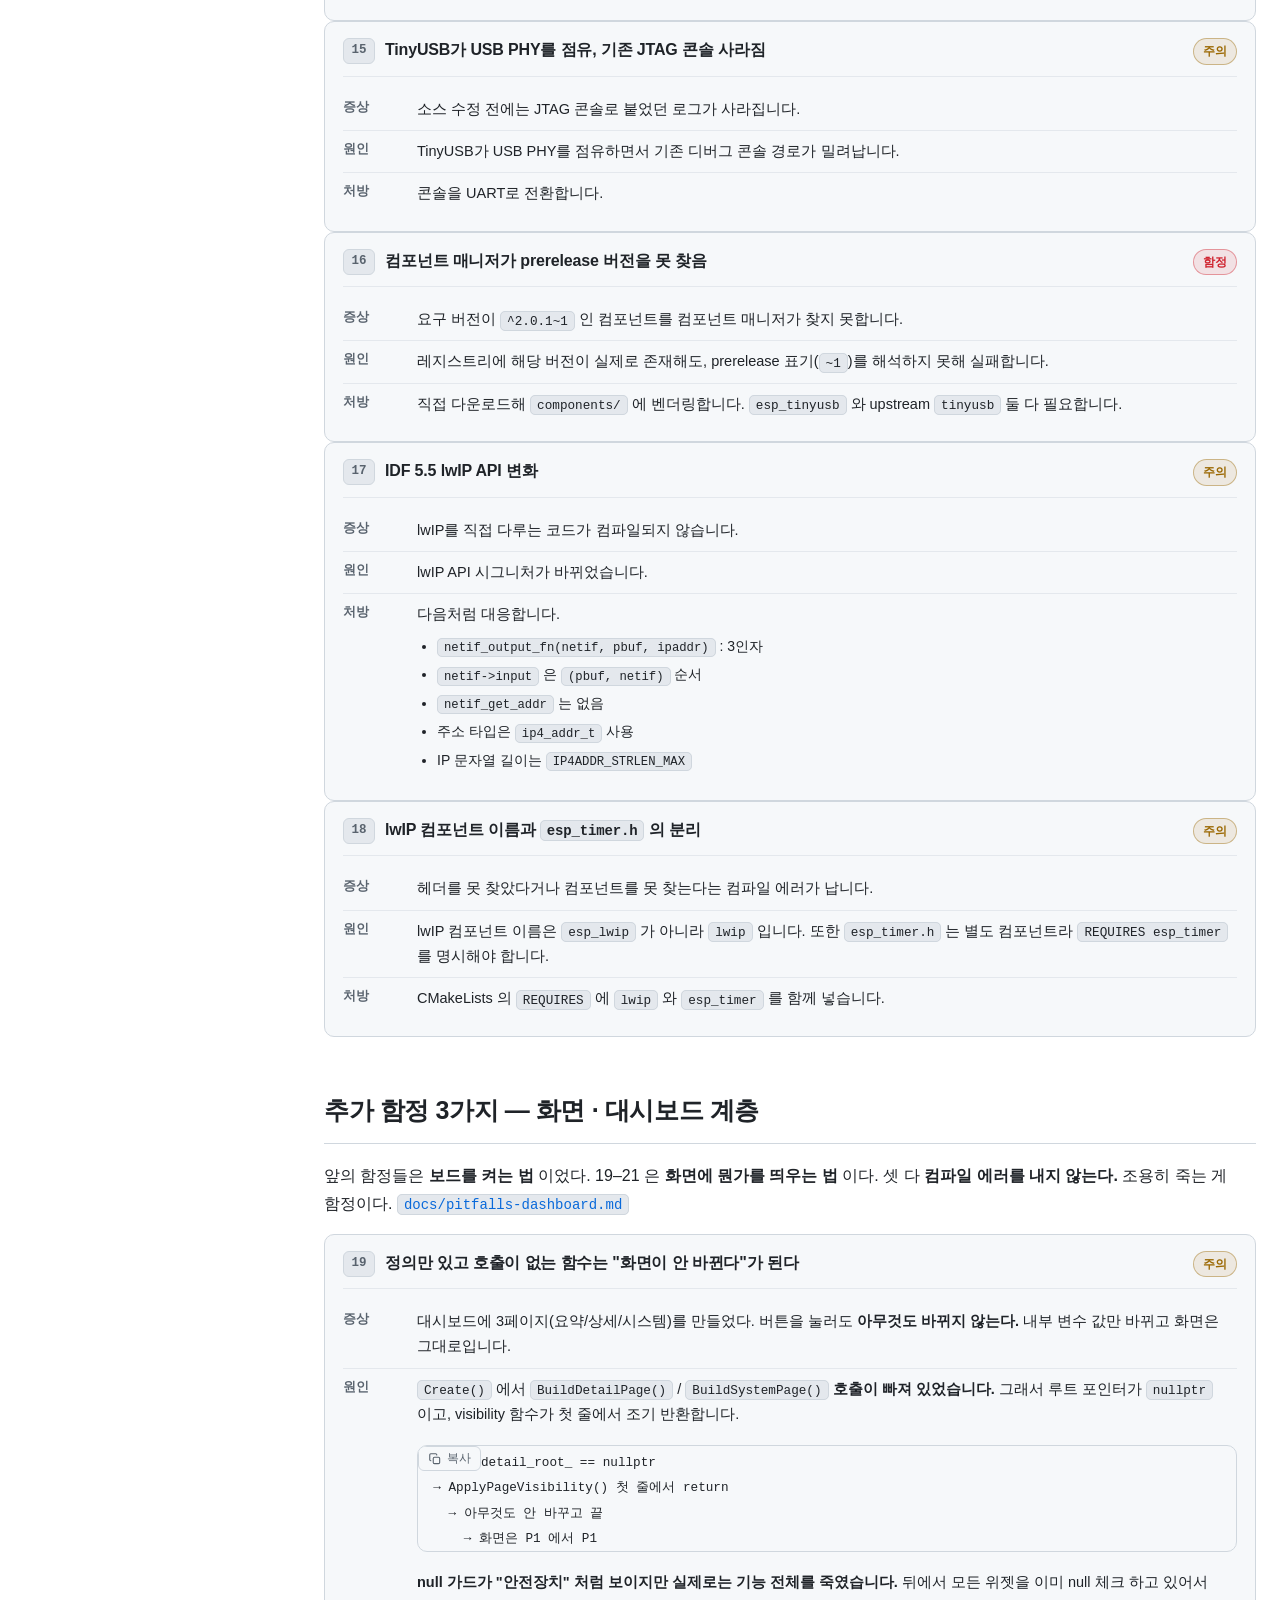
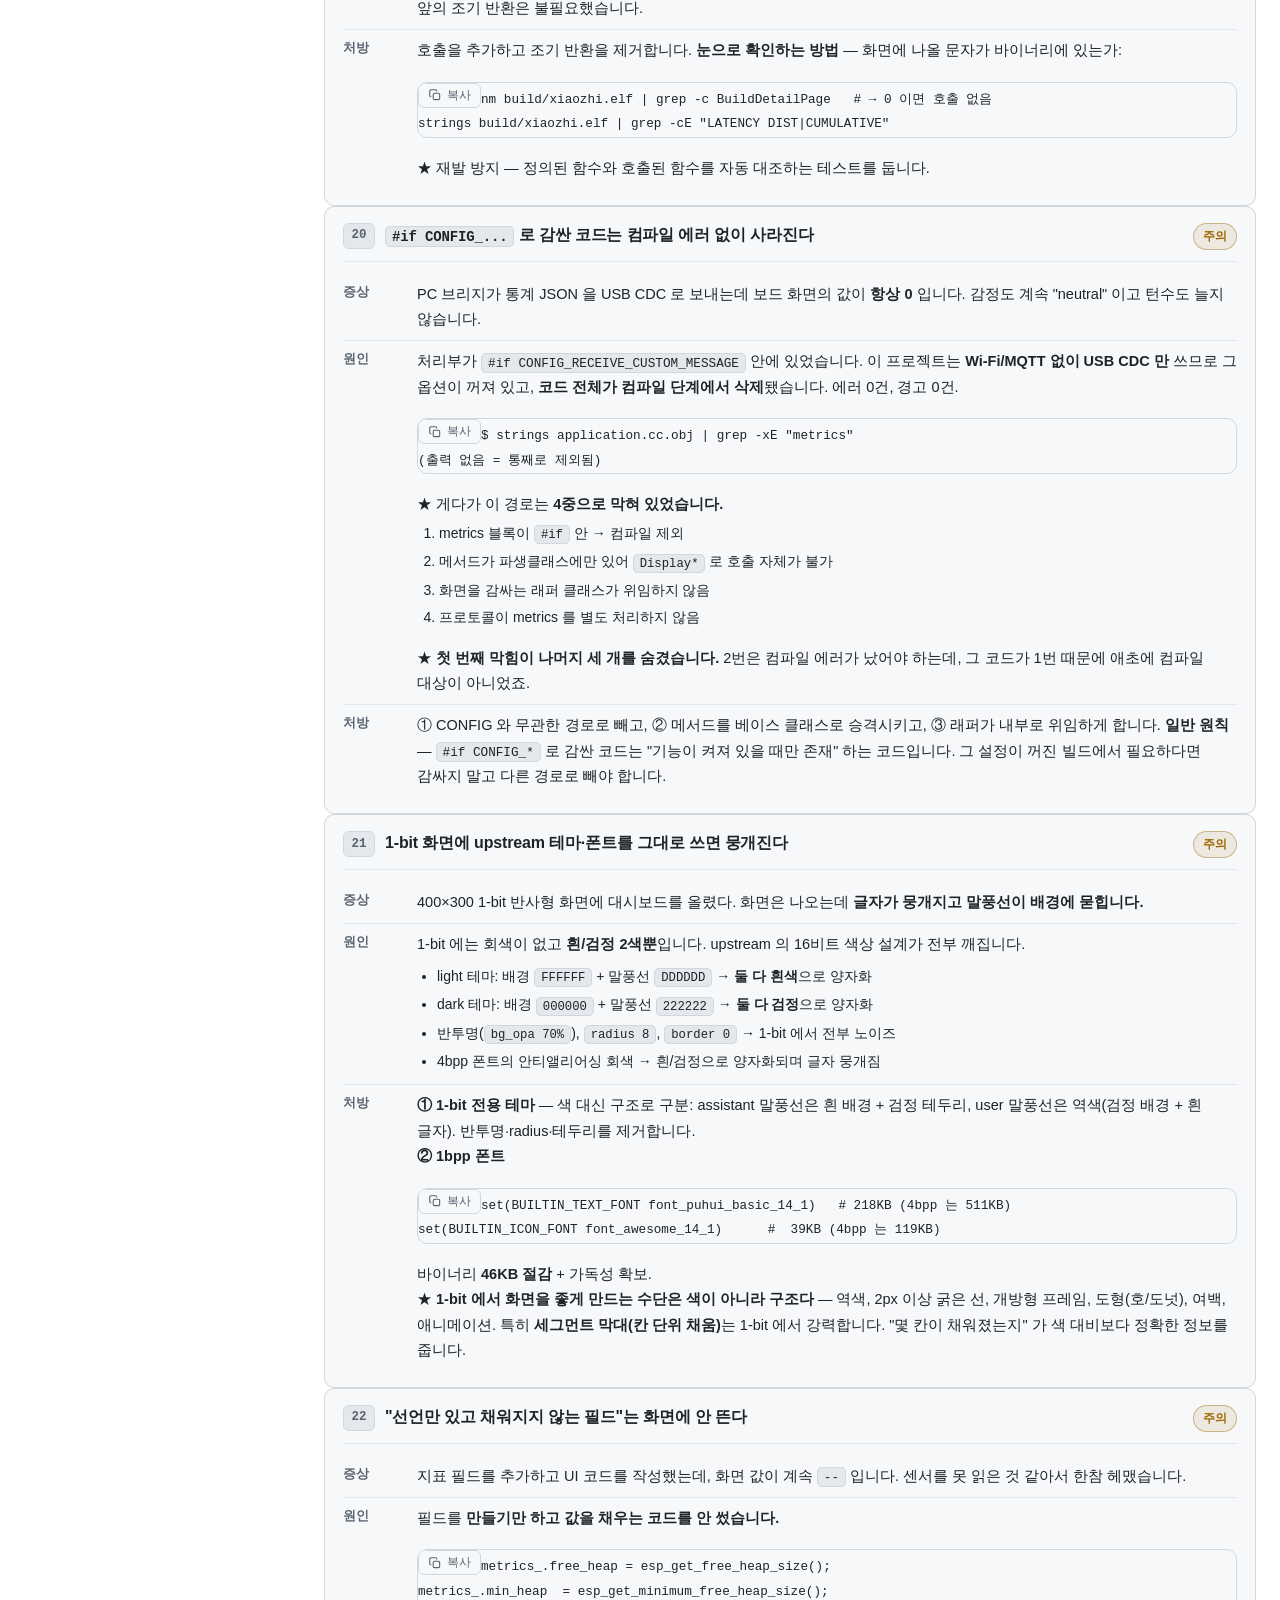
==== commit 4770f203: "docs: 함정 22 추가 — 선언만 있고 채워지지 않는 필드 증상: 지표 필드를 추가하고 UI 를 작성했는데 화면 값이 계속 '--' 원인: 필드를 만들기만 하고 값을 채우는 코" ====
--- a/index.html
+++ b/index.html
@@ -1071,6 +1071,53 @@
             역색, 2px 이상 굵은 선, 개방형 프레임, 도형(호/도넛), 여백, 애니메이션.
             특히 <strong>세그먼트 막대(칸 단위 채움)</strong>는 1-bit 에서 강력합니다.
             "몇 칸이 채워졌는지" 가 색 대비보다 정확한 정보를 줍니다.
+          </dd>
+        </dl>
+      </article>
+
+      <article class="pitfall">
+        <div class="pitfall-head">
+          <span class="pitfall-num">22</span>
+          <h3 class="pitfall-title">"선언만 있고 채워지지 않는 필드"는 화면에 안 뜬다</h3>
+          <span class="badge badge-warning">주의</span>
+        </div>
+        <dl class="pitfall-body">
+          <dt>증상</dt>
+          <dd>지표 필드를 추가하고 UI 코드를 작성했는데, 화면 값이 계속 <code class="inline-code">--</code> 입니다. 센서를 못 읽은 것 같아서 한참 헤맸습니다.</dd>
+          <dt>원인</dt>
+          <dd>
+            필드를 <strong>만들기만 하고 값을 채우는 코드를 안 썼습니다.</strong>
+            <pre class="code-block"><code>metrics_.free_heap = esp_get_free_heap_size();
+metrics_.min_heap  = esp_get_minimum_free_heap_size();
+// ★ metrics_.cpu_temp = ...        ← 없음
+// ★ metrics_.heap_total = ...      ← 없음
+// ★ metrics_.task_stack_free = ... ← 없음</code></pre>
+            ★ <strong>컴파일 에러가 안 납니다.</strong> 필드가 struct 에 있으니 참조는 되니까요.
+            0 이 화면에 나옵니다. "센서를 못 읽은 것" 으로 오해하기 쉽습니다.
+            <br>★ 이 프로젝트에서 이 패턴으로 <strong>5개 필드</strong>가 죽어 있었습니다.
+            특히 <code class="inline-code">cpu_temp</code> 는 "선언 → UI 가드 → 0 고정" 3단기가
+            이미 완성돼 있어서, <strong>계산만 빠진 게 아니라 아무도 계산 안 했다</strong> 는 게
+            눈에 안 보였습니다.
+          </dd>
+          <dt>처방</dt>
+          <dd>
+            <strong>① 값을 실제로 채움</strong>
+            <pre class="code-block"><code>out->task_stack_used = (uint32_t)uxTaskGetStackHighWaterMark(nullptr);
+// nullptr = 현재 실행 중인 태스크</code></pre>
+            <strong>② 없는 값은 없는 값으로 표시</strong> —
+            이 보드에는 배터리가 없는데 <code class="inline-code">0</code> 이 아니라
+            <code class="inline-code">--</code> 로 표시하고, 쓰지도 않을 필드는 struct 에서 제거합니다.
+            <br><strong>③ ★ 자동 감지</strong> — 같은 패턴을 두 번 당했으므로 테스트로 막습니다.
+            <pre class="code-block"><code>dead = [f for f in fields
+        if not re.search(rf'metrics_\.{f}\b\s*=', cc_src)]
+assert not dead, f"대입 0회: {dead}"</code></pre>
+            새 필드를 추가하고 대입을 빠뜨리는 순간 테스트가 실패합니다.
+            <br>★ 같은 방식으로 <strong>"정의만 있고 호출 없는 함수"</strong> 도 검사할 수 있습니다.
+            <pre class="code-block"><code>defined = set(re.findall(r'void RlcdDashboard::(Build\w+)\(\)', src))
+called  = set(re.findall(r'\b(Build\w+)\(\);', src))
+assert not (defined - called)</code></pre>
+            ★ 둘 다 <strong>"컴파일 에러가 나지 않는" 종류의 버그</strong> 입니다.
+            눈으로 못 잡습니다. <strong>테스트로 잡아야 합니다.</strong>
           </dd>
         </dl>
       </article>
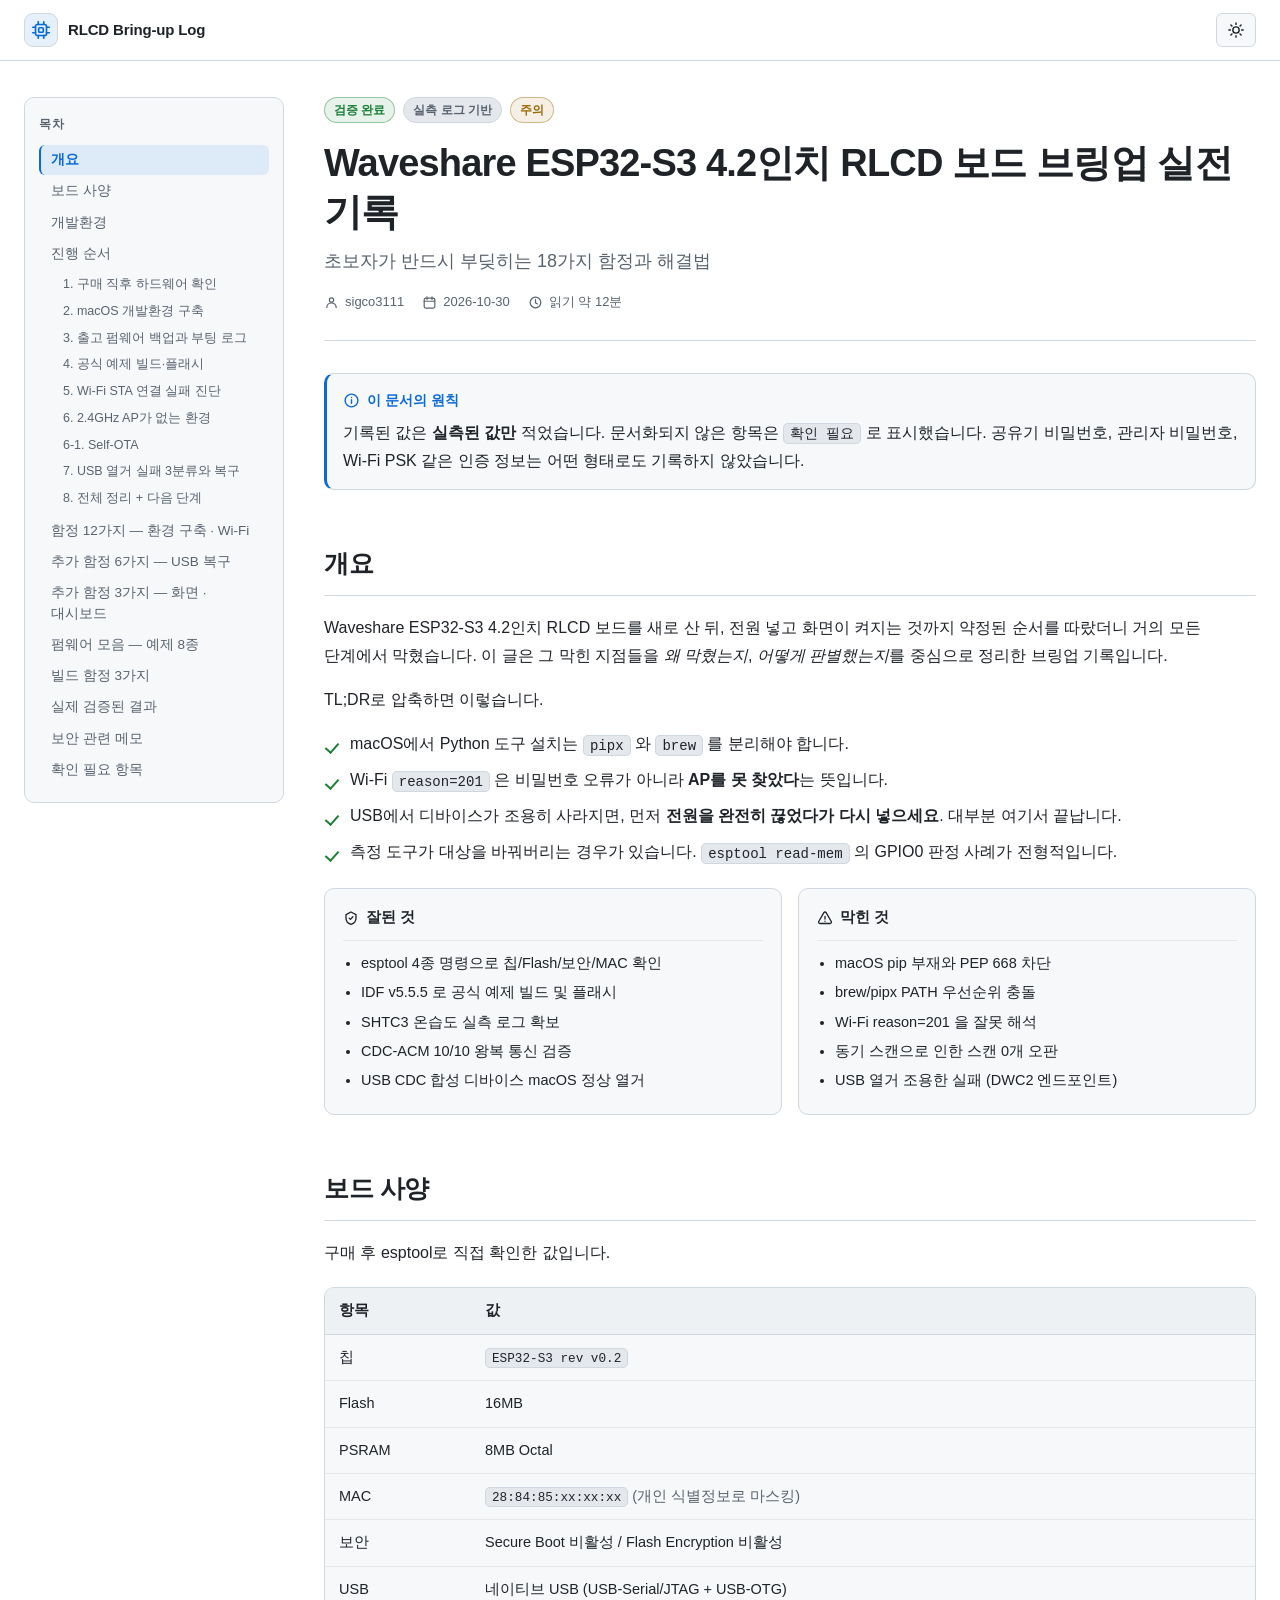
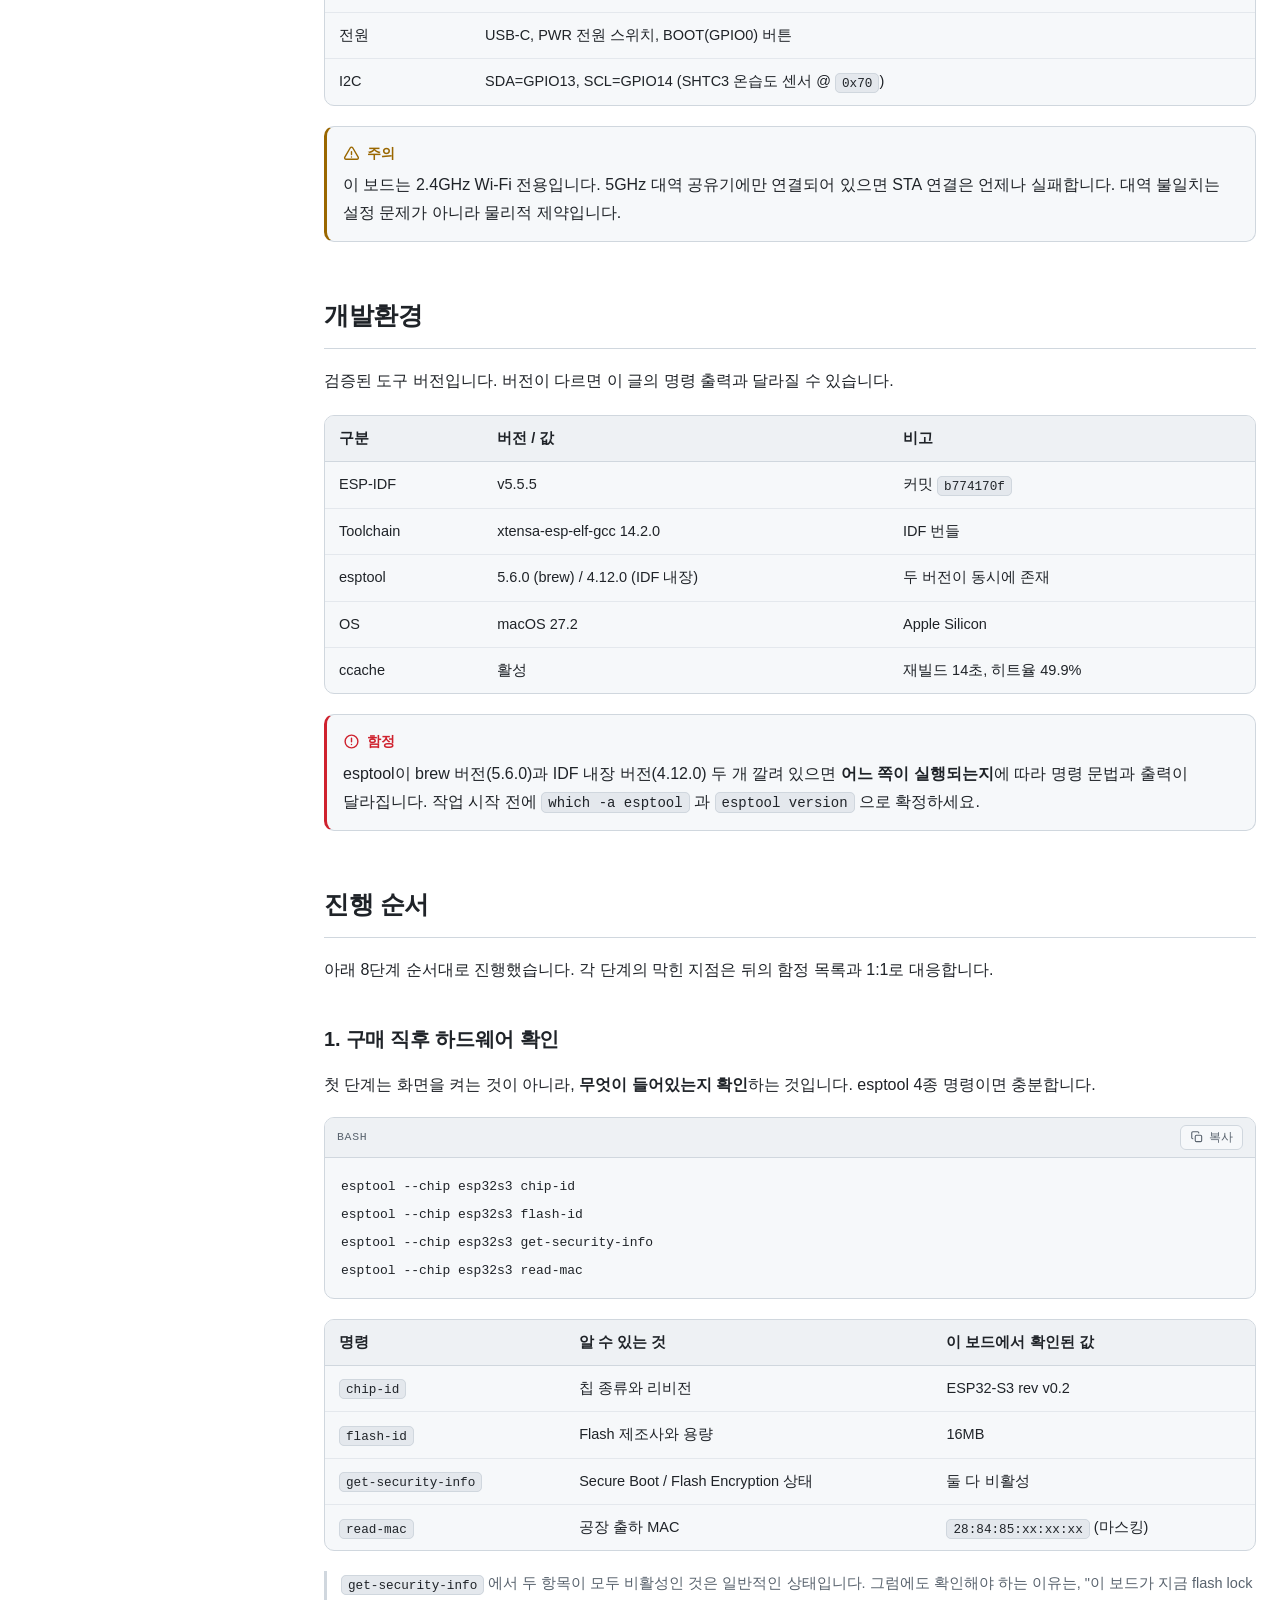
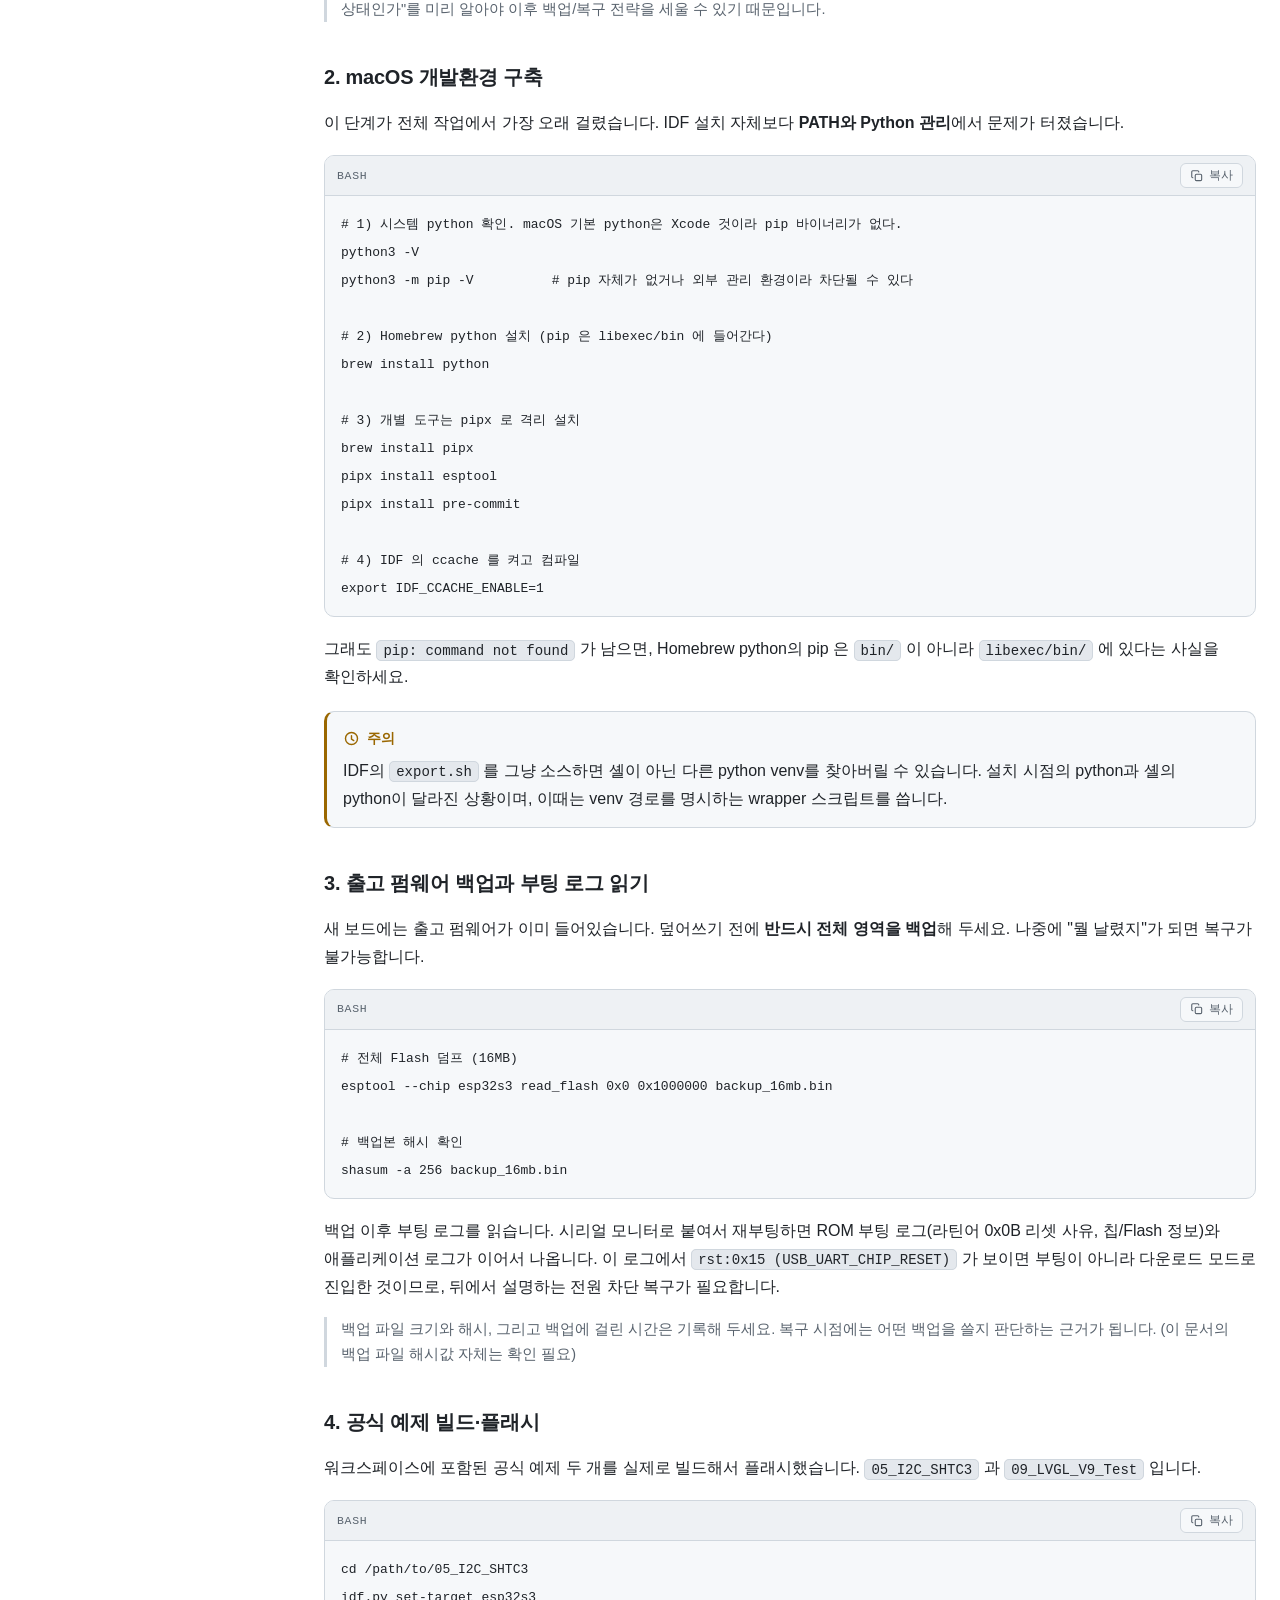
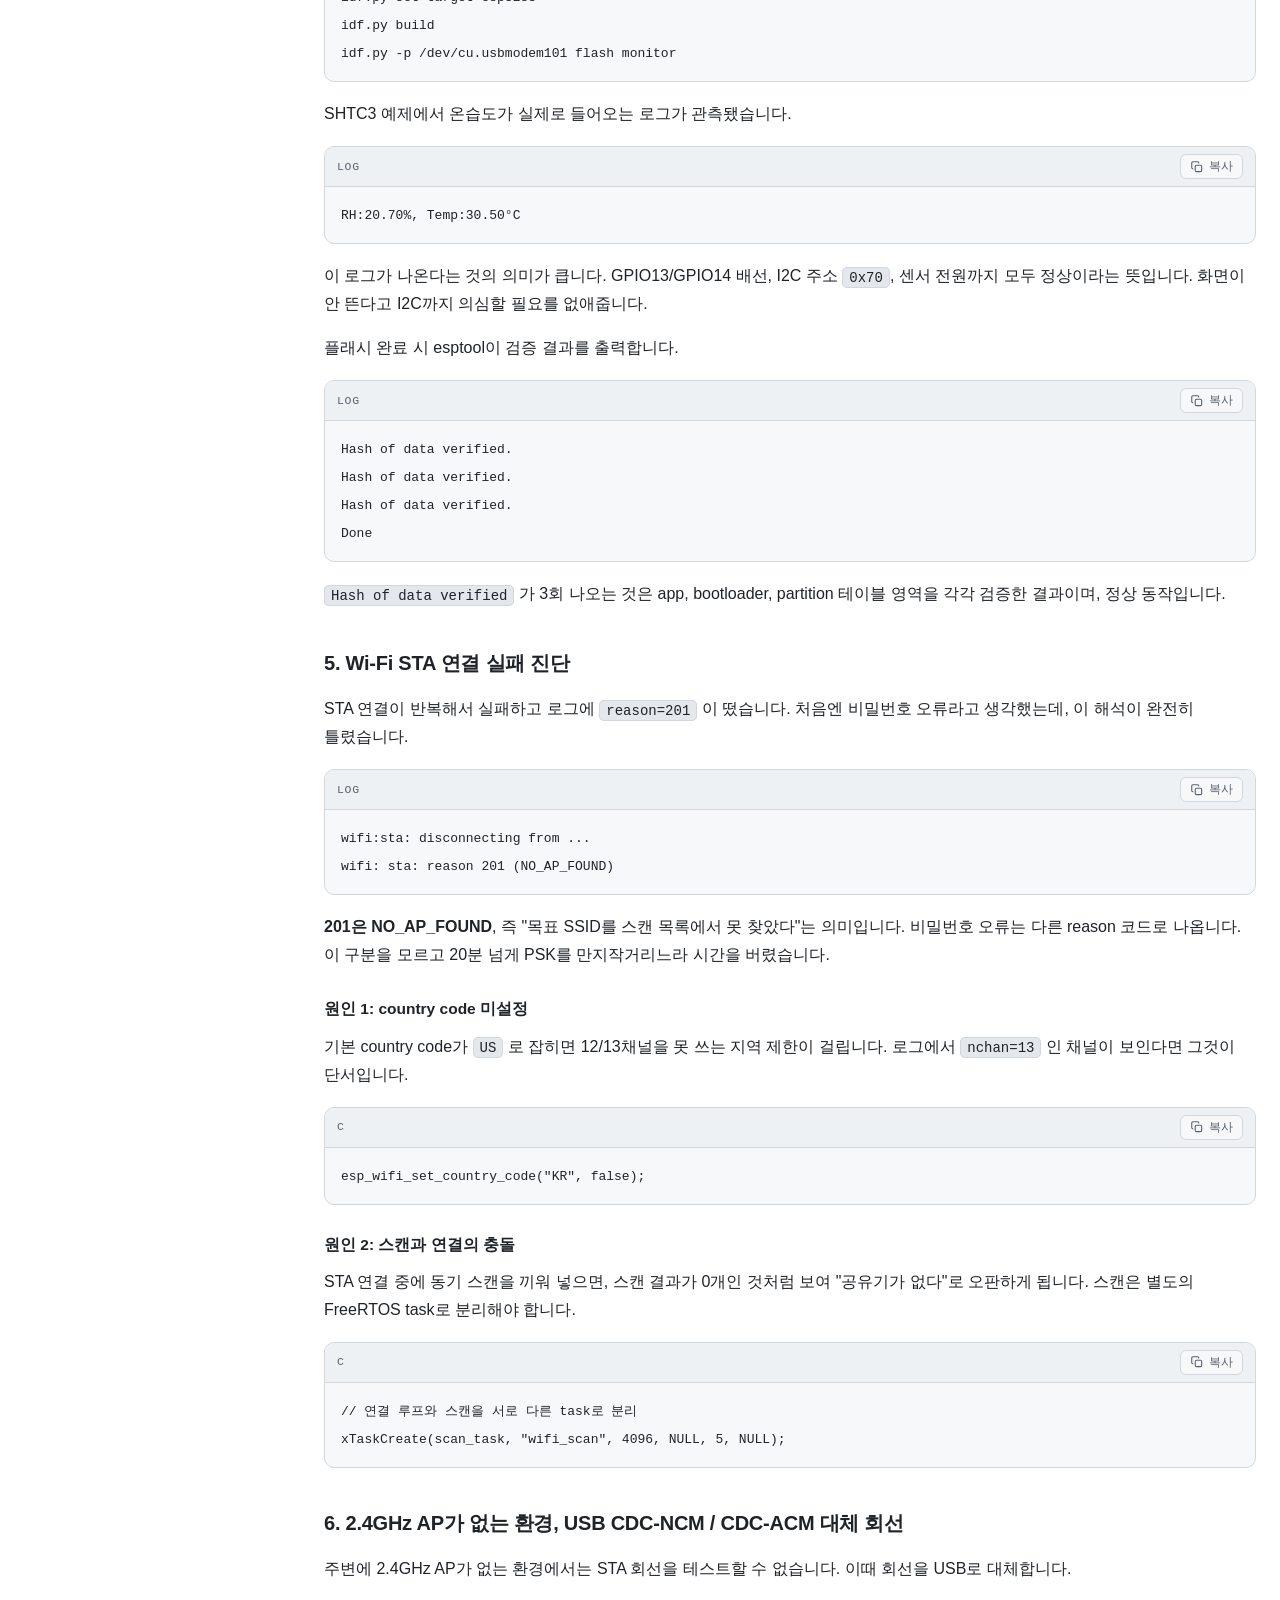
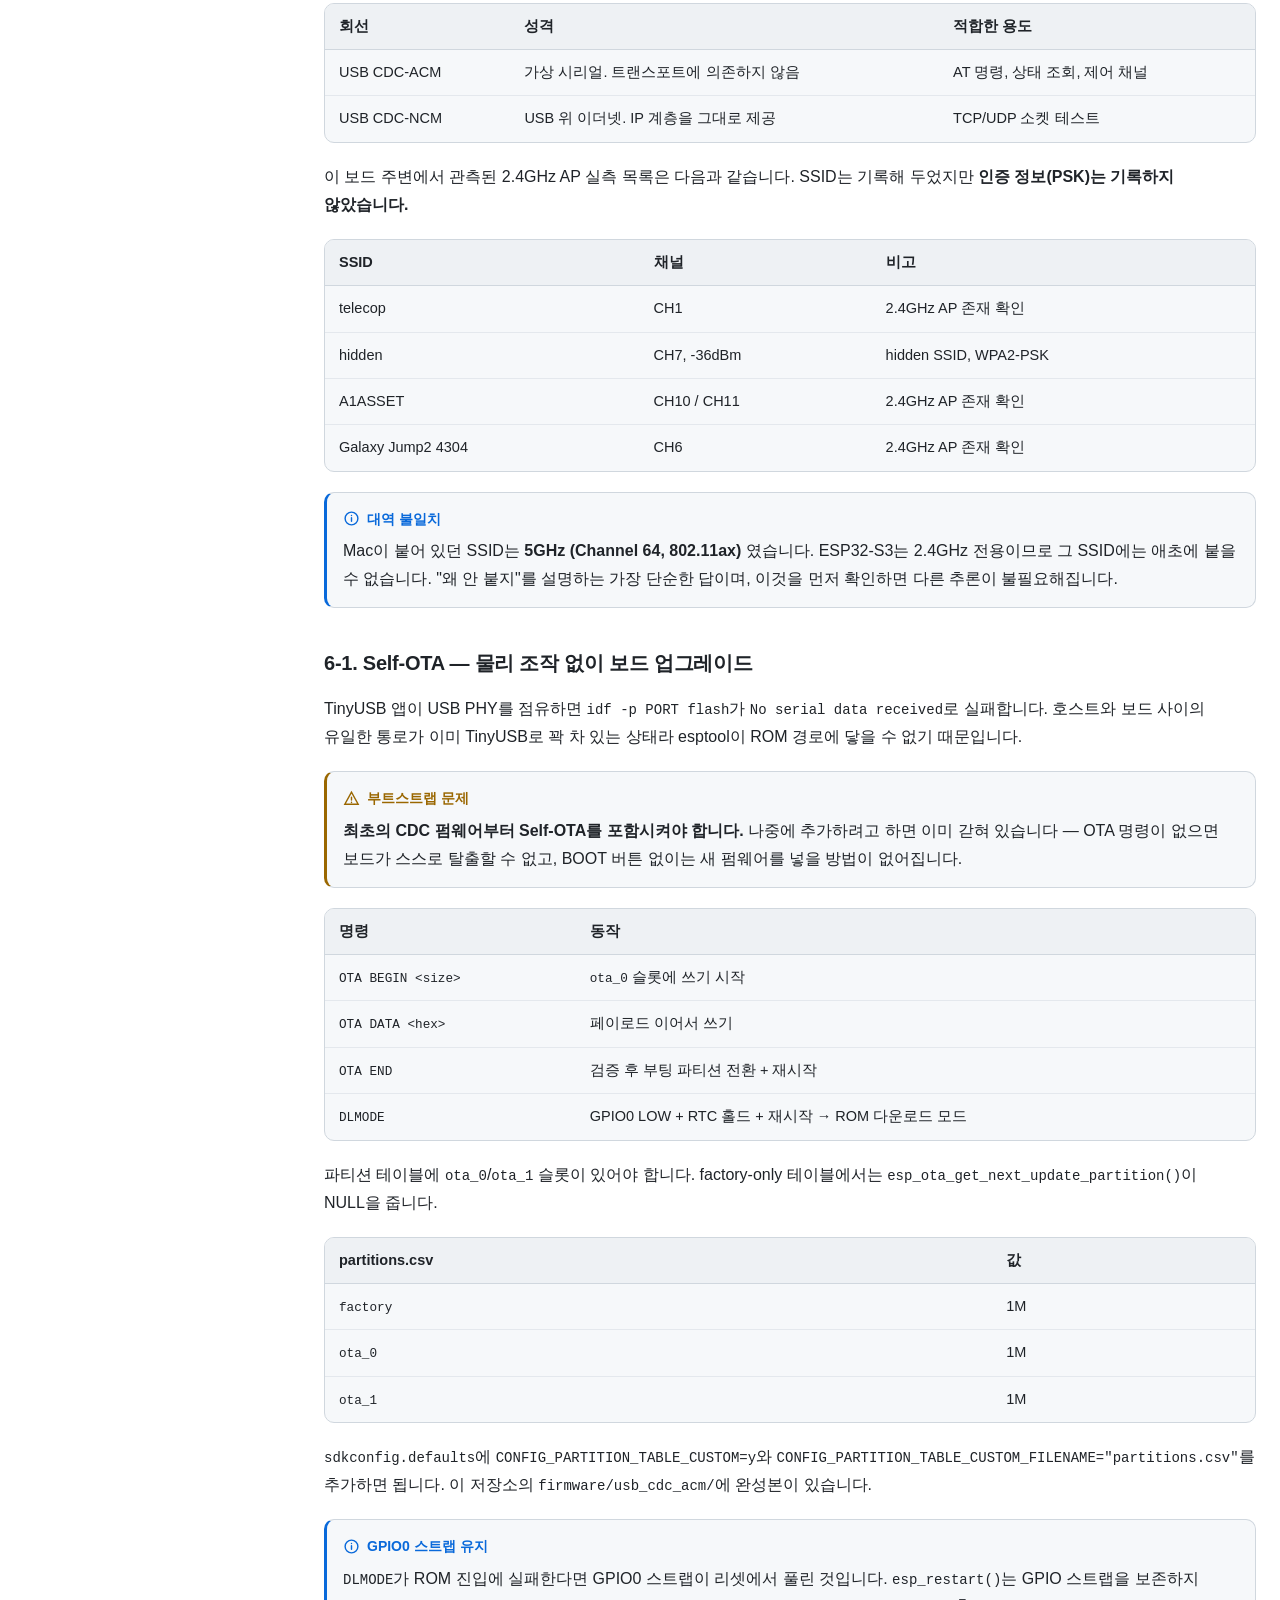
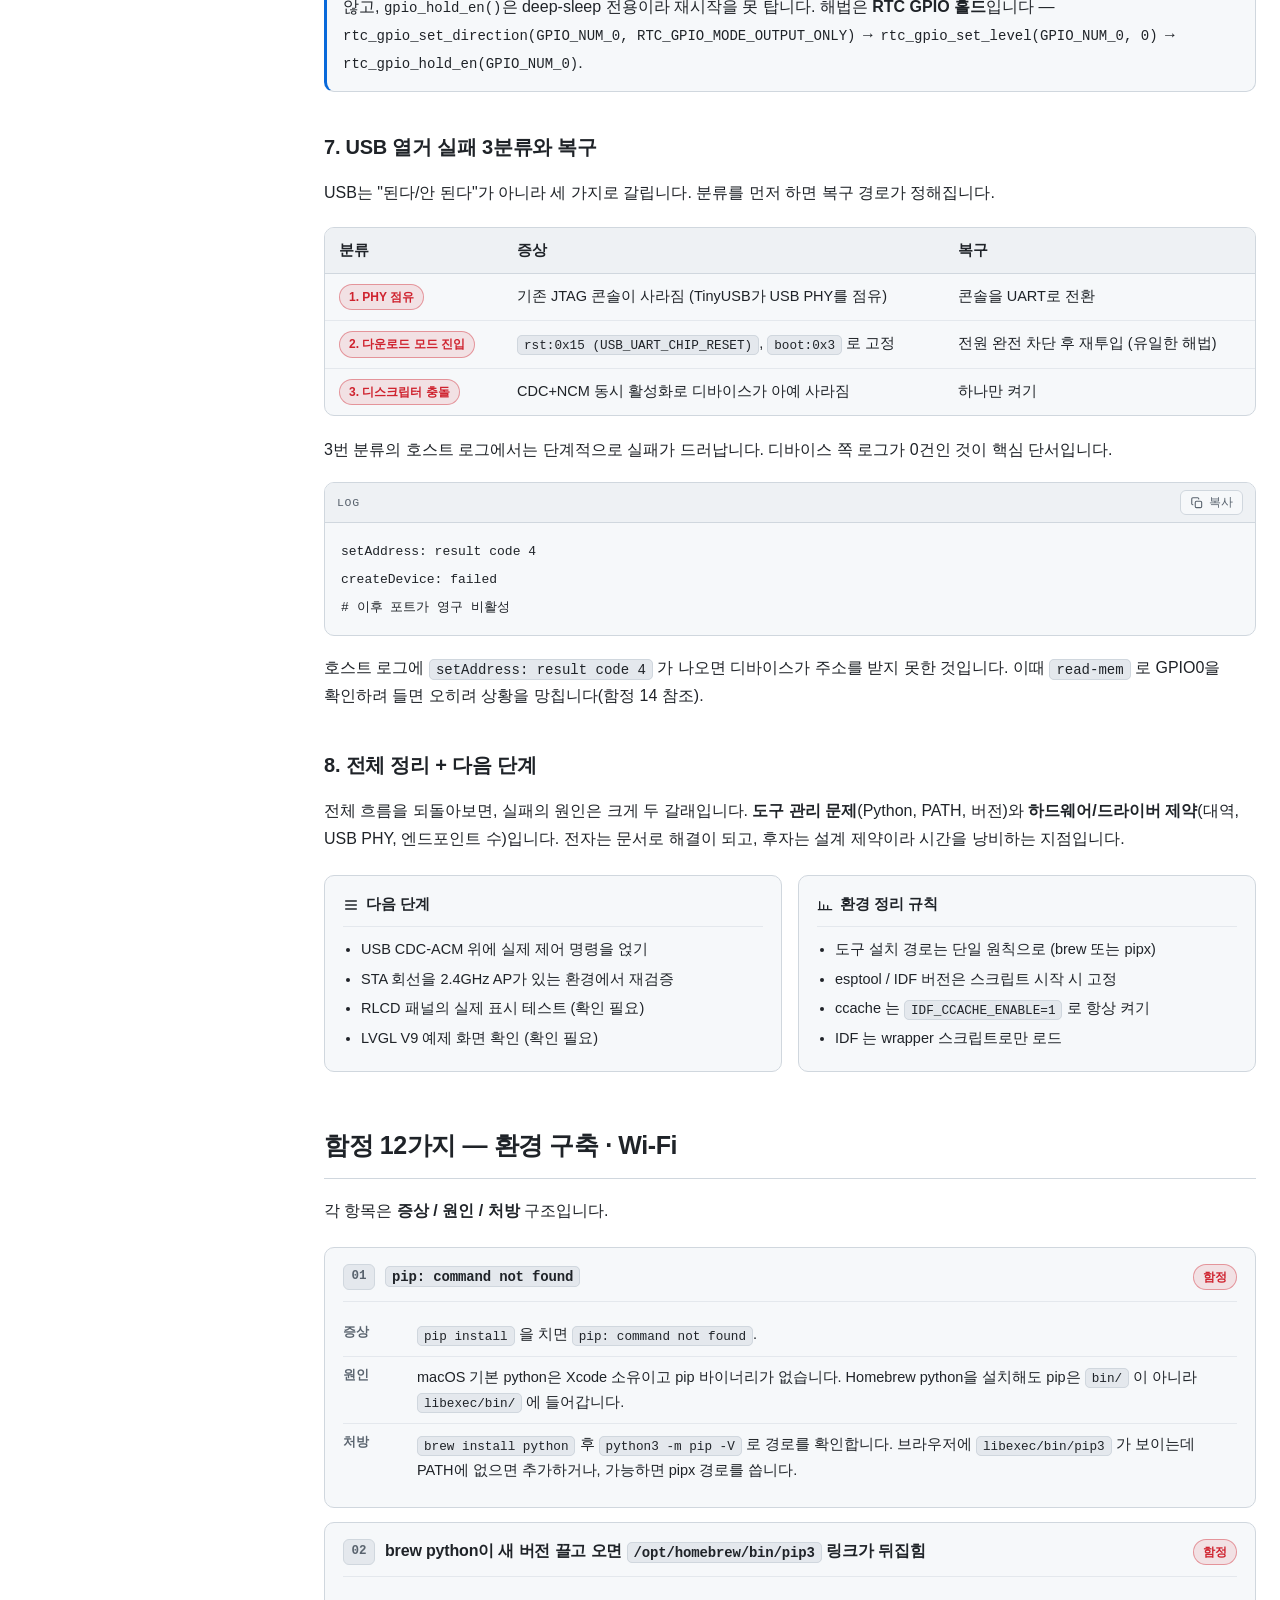
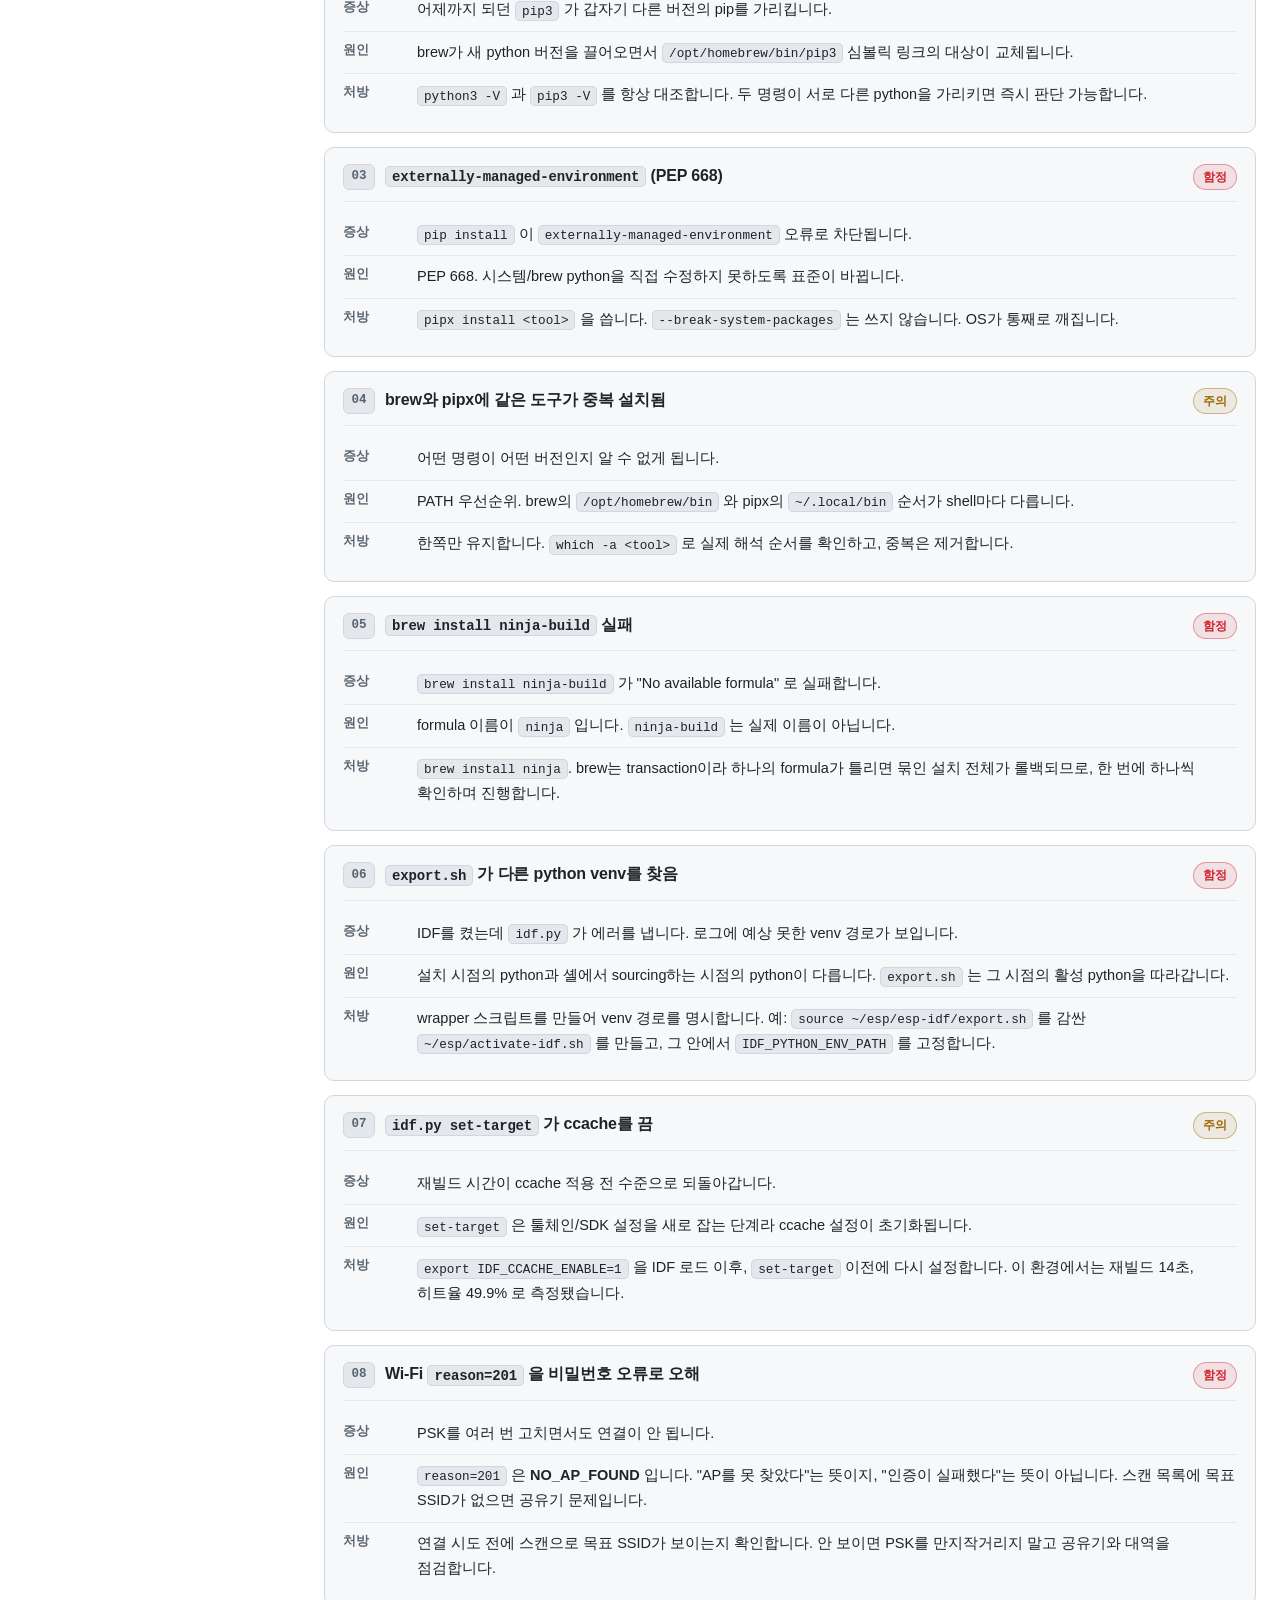
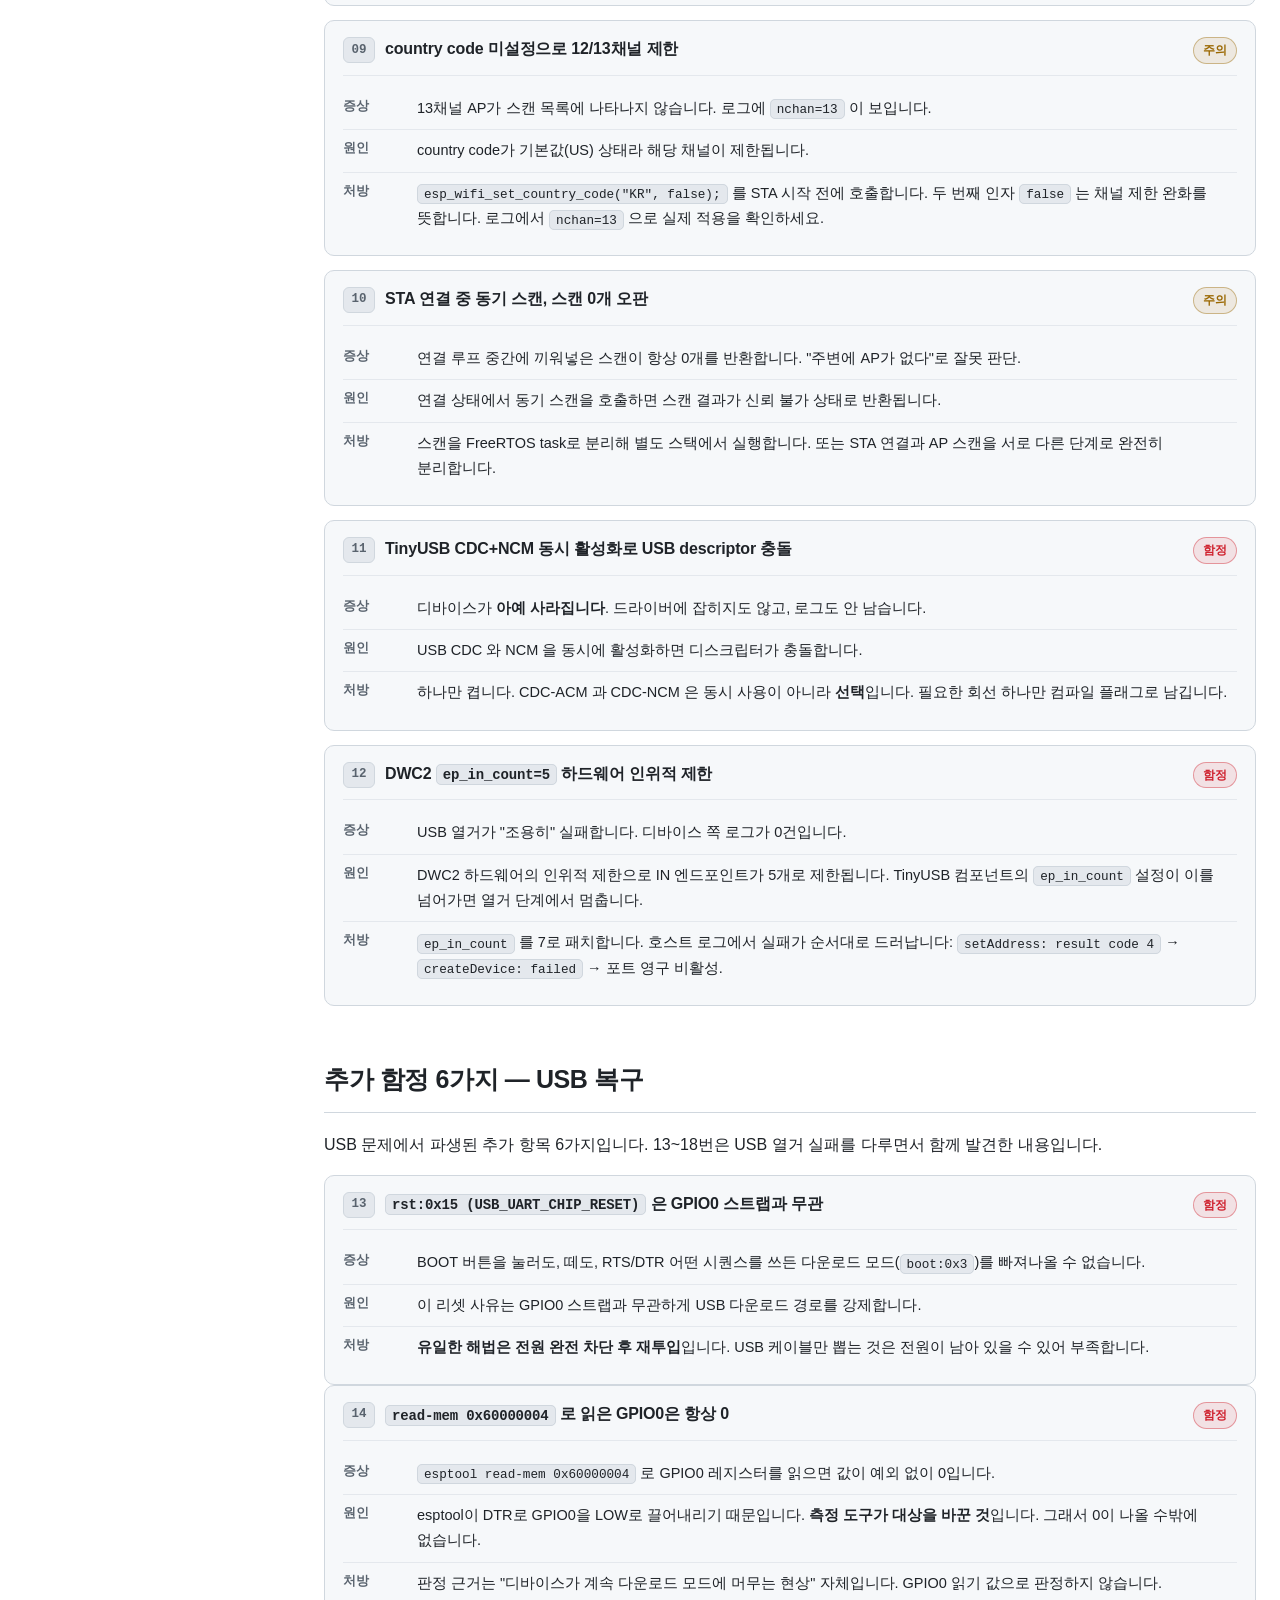
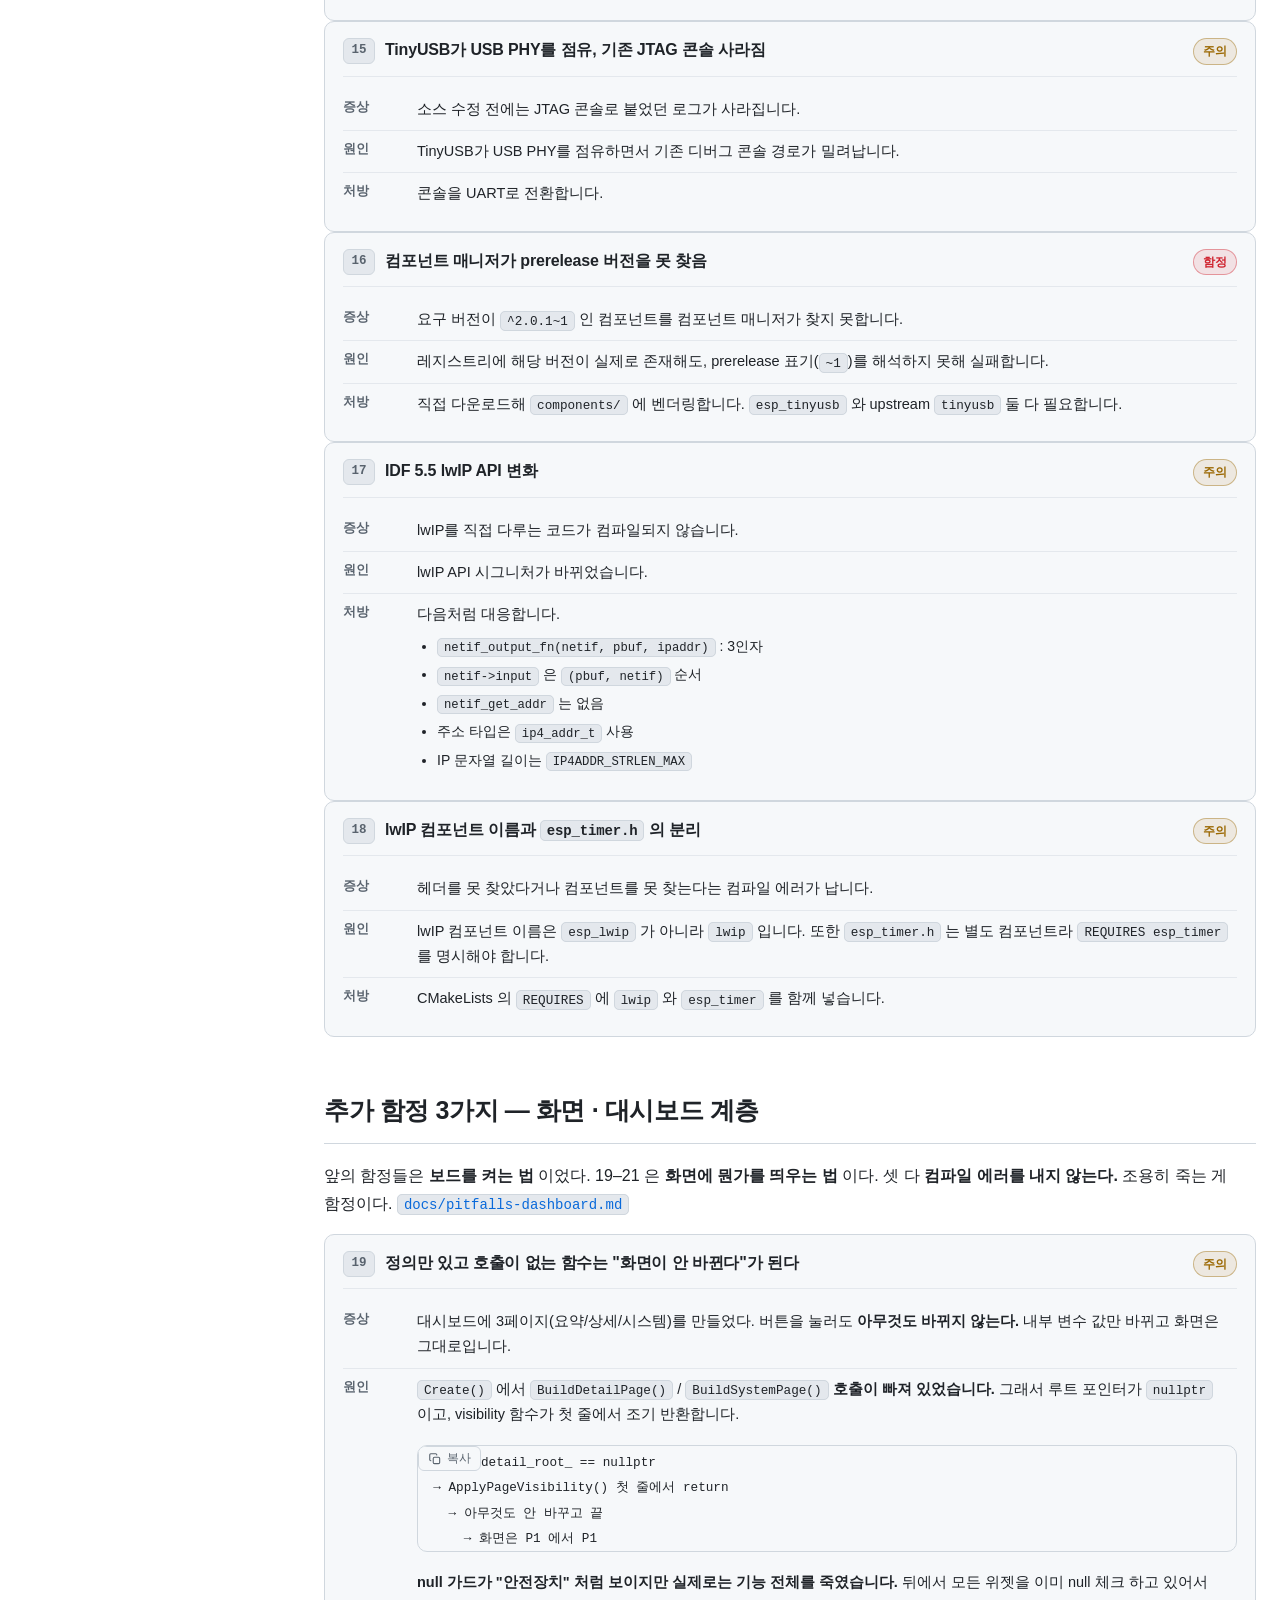
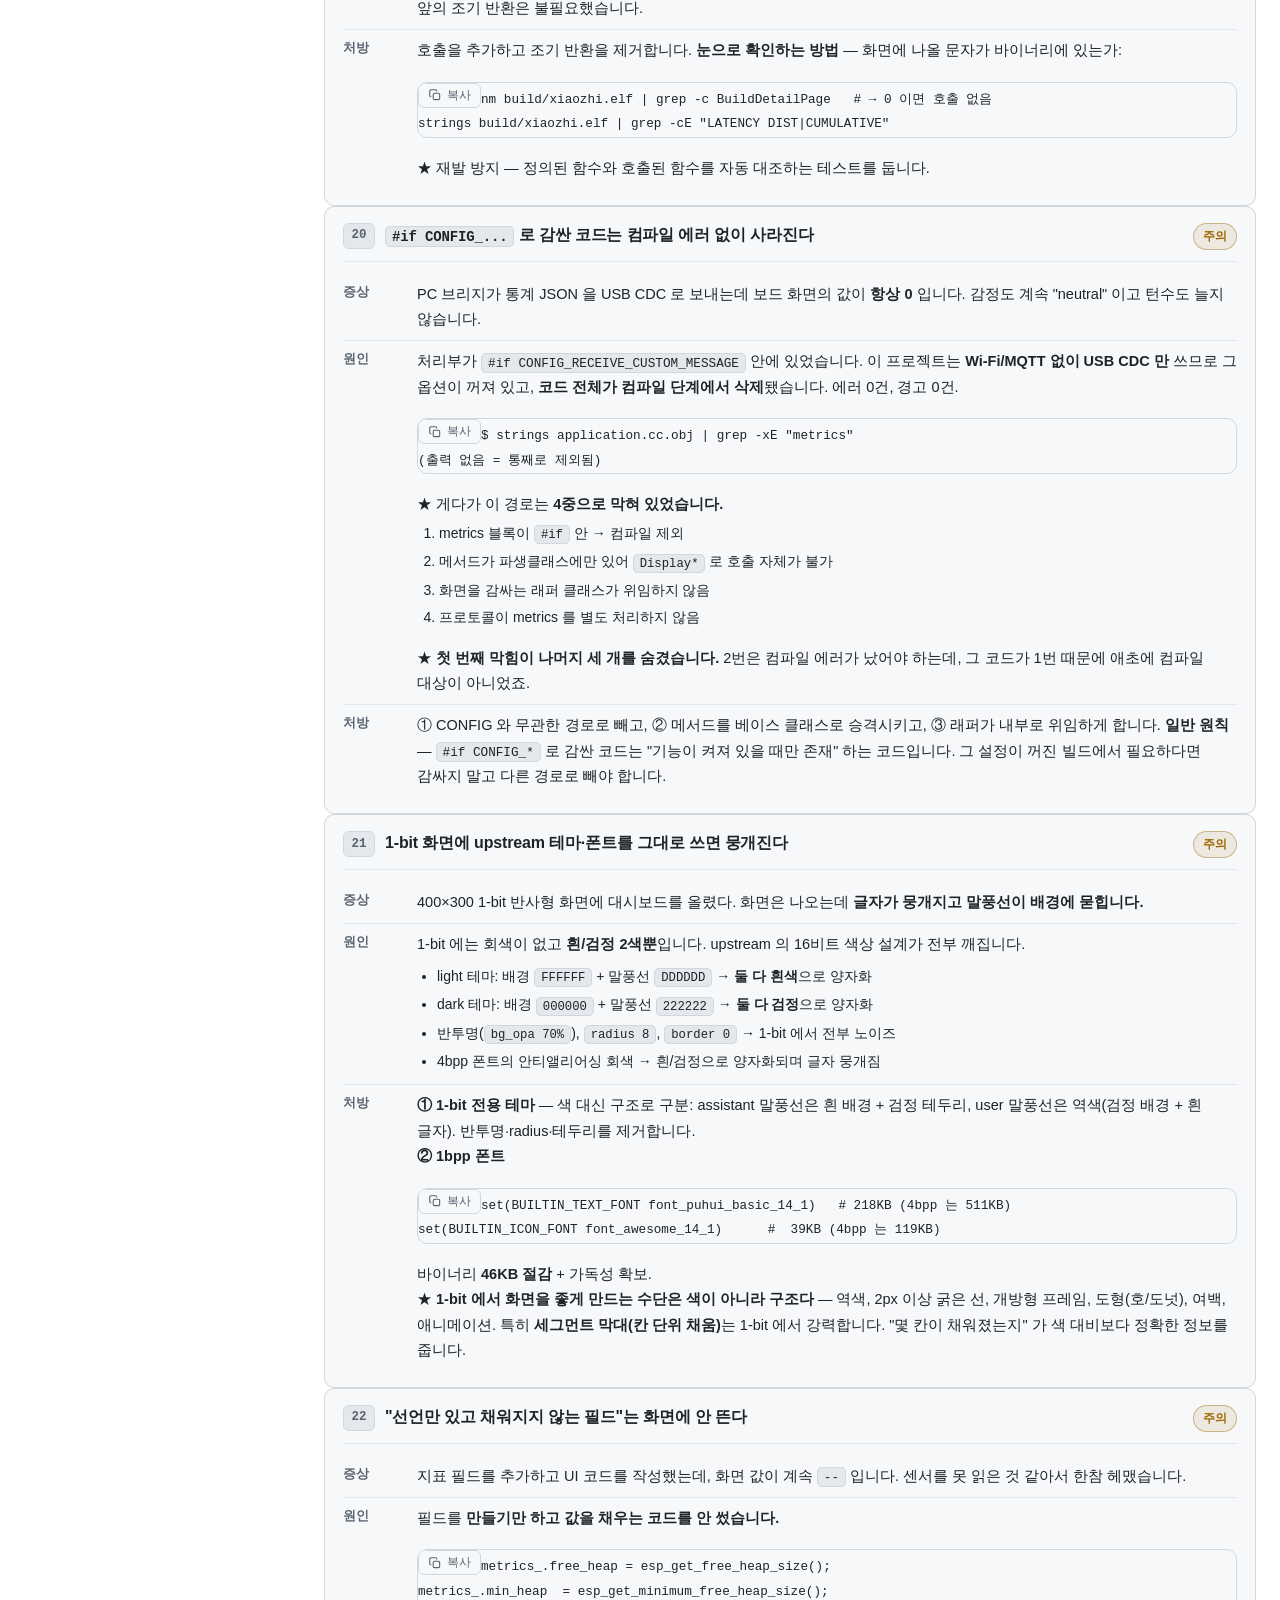
==== commit 7cb0dd0b: "feat(firmware): 쓸만한 RLCD 펌웨어 예제 8종 수집 + 빌드 검증 waveshare 공식 ESP32-S3-RLCD-4.2 예제 8종을 ESP32-S3 타깃으로 빌드" ====
--- a/index.html
+++ b/index.html
@@ -73,6 +73,8 @@
         <li><a href="#pitfalls" data-toc="pitfalls">함정 12가지 — 환경 구축 · Wi-Fi</a></li>
         <li><a href="#pitfalls-usb" data-toc="pitfalls-usb">추가 함정 6가지 — USB 복구</a></li>
         <li><a href="#pitfalls-ui" data-toc="pitfalls-ui">추가 함정 3가지 — 화면 · 대시보드</a></li>
+        <li><a href="#firmware" data-toc="firmware">펌웨어 모음 — 예제 8종</a></li>
+        <li><a href="#build-pitfalls" data-toc="build-pitfalls">빌드 함정 3가지</a></li>
         <li><a href="#verified" data-toc="verified">실제 검증된 결과</a></li>
         <li><a href="#security" data-toc="security">보안 관련 메모</a></li>
         <li><a href="#open-items" data-toc="open-items">확인 필요 항목</a></li>
@@ -1123,6 +1125,148 @@
       </article>
     </section>
 
+    <!-- ---------- 펌웨어 모음 ---------- -->
+    <section id="firmware">
+      <h2 class="section-title">펌웨어 모음 — 예제 8종</h2>
+      <p>
+        이 저장소에는 <strong>이 보드에서 그 기능 하나만</strong> 딱 떼어낸 최소 예제 8종이 들어있다.
+        "이거 어디서 시작해야 하지"에 대한 답이 여기 있다.
+        <a href="https://github.com/sigco3111/esp32-s3-rlcd-4.2-guide/tree/main/firmware/examples"
+           target="_blank" rel="noopener"><code class="inline-code">firmware/examples/</code></a>
+      </p>
+
+      <div class="table-wrap">
+        <table>
+          <thead>
+            <tr><th>예제</th><th>하는 일</th><th>순서</th></tr>
+          </thead>
+          <tbody>
+            <tr><td><code class="inline-code">01_wifi_ap</code></td><td>SoftAP 로 Wi-Fi 대역 제약 우회</td><td>1</td></tr>
+            <tr><td><code class="inline-code">05_i2c_shtc3</code></td><td>I2C 온습도 센서 (SHTC3 @ 0x70)</td><td>2</td></tr>
+            <tr><td><code class="inline-code">08_lvgl_v8_test</code></td><td>LVGL v8 화면 (GUI Guider 산출물 포함)</td><td>3</td></tr>
+            <tr><td><code class="inline-code">11_u8g2_test</code></td><td>U8G2 로 1-bit 화면 직접 제어</td><td>4</td></tr>
+            <tr><td><code class="inline-code">13_usb_cdc</code></td><td>USB CDC 직렬 통신 + Self-OTA</td><td>5</td></tr>
+            <tr><td><code class="inline-code">03_adc_test</code></td><td>ADC 로 전압 읽기</td><td>6</td></tr>
+            <tr><td><code class="inline-code">12_usb_ncm</code></td><td>USB 를 이더넷 NIC 로</td><td>7</td></tr>
+            <tr><td><code class="inline-code">09_lvgl_v9_test</code></td><td>LVGL v9 화면 (v8 비교용)</td><td>8</td></tr>
+          </tbody>
+        </table>
+      </div>
+
+      <h3 class="subsection-title">★ 세 번은 만나는 설정</h3>
+      <p>
+        예제 8개 <strong>전부에서 똑같이 필요한 설정</strong>이라 한 번에 모아뒀다.
+        복사할 때 가장 많이 놓치는 부분이다.
+      </p>
+
+      <div class="grid-2">
+        <div class="card">
+          <div class="card-title">
+            <svg viewBox="0 0 24 24" width="16" height="16" fill="none" stroke="currentColor" stroke-width="2" stroke-linecap="round"><circle cx="12" cy="12" r="9"></circle><path d="M12 8v4l3 2"></path></svg>
+            target 과 flash size
+          </div>
+          <ul class="tight">
+            <li><code class="inline-code">idf.py set-target esp32s3</code> — 안 하면 target "esp32" 로 잡혀 컴포넌트에서 막힌다</li>
+            <li>기본 flash size 는 <strong>2MB</strong> 다. 이 보드는 <strong>16MB</strong></li>
+            <li>안 고치면: <code class="inline-code">does not fit in configured flash size 2MB</code></li>
+            <li><code class="inline-code">sdkconfig</code> 는 커밋하지 않으니 <code class="inline-code">sdkconfig.defaults</code> 에 명시해야 재현된다</li>
+          </ul>
+        </div>
+        <div class="card">
+          <div class="card-title">
+            <svg viewBox="0 0 24 24" width="16" height="16" fill="none" stroke="currentColor" stroke-width="2" stroke-linecap="round"><path d="M4 6h16M4 12h16M4 18h16"></path></svg>
+            전 예제 한 번에 빌드
+          </div>
+          <ul class="tight">
+            <li><code class="inline-code">./firmware/build-all-examples.sh</code></li>
+            <li>예제 하나만: <code class="inline-code">./firmware/build-all-examples.sh 13_usb_cdc</code></li>
+            <li><code class="inline-code">managed_components/</code> 는 매니저가 받아오므로 커밋하지 않는다</li>
+            <li>결과 <code class="inline-code">.bin</code> 은 각 예제의 <code class="inline-code">build/</code> 에</li>
+          </ul>
+        </div>
+      </div>
+
+      <h3 class="subsection-title">★ v8 과 v9 를 둘 다 둔 이유</h3>
+      <p>
+        두 예제의 소스는 <strong>거의 같은데</strong> 화면 이미지 포맷만 다르다.
+        이 보드가 <strong>400×300 1-bit 반사형 모노크롬</strong>이라 이 차이가 결정적이다.
+      </p>
+      <div class="table-wrap">
+        <table>
+          <thead>
+            <tr><th>항목</th><th>LVGL v8</th><th>LVGL v9</th></tr>
+          </thead>
+          <tbody>
+            <tr><td>이미지 포맷</td><td><strong>ALPHA</strong> (8.4MB)</td><td>RGB565A8 (2.1MB)</td></tr>
+            <tr><td>1-bit 화면 적합성</td><td>★ 높음</td><td>낮음</td></tr>
+            <tr><td>이유</td><td>알파만 8비트로 저장 → "흰/검정 + 알파" 구조에 정확히 맞음</td><td>16비트 RGB → 회색 생김 → 양자화 시 뭉개짐</td></tr>
+          </tbody>
+        </table>
+      </div>
+      <p>
+        → <strong>1-bit 화면용 UI 는 RGB565A8(16비트) 대신 ALPHA(8비트) 가 맞다.</strong>
+        자세한 근거는 <a href="#pitfalls-ui">추가 함정 3가지</a> 절을 보자.
+      </p>
+    </section>
+
+    <!-- ---------- 빌드 함정 ---------- -->
+    <section id="build-pitfalls">
+      <h2 class="section-title">빌드 함정 3가지</h2>
+      <p>
+        예제 8종을 수집하면서 <strong>실제로 막힌</strong> 3가지다.
+        전부 컴파일 에러가 아니라 <strong>다른 에러 메시지</strong>로 나타난다.
+        <a href="https://github.com/sigco3111/esp32-s3-rlcd-4.2-guide/blob/main/docs/pitfalls-build.md"
+           target="_blank" rel="noopener"><code class="inline-code">docs/pitfalls-build.md</code></a>
+      </p>
+
+      <div class="table-wrap">
+        <table>
+          <thead><tr><th>에러</th><th>원인</th><th>처방</th></tr></thead>
+          <tbody>
+            <tr>
+              <td><code class="inline-code">does not fit in configured flash size 2MB</code></td>
+              <td>ESP-IDF 기본 flash size 는 <strong>2MB</strong> 다. 이 보드는 <strong>16MB</strong> 이고 partitions.csv 는 3.1MB</td>
+              <td><code class="inline-code">CONFIG_ESPTOOLPY_FLASHSIZE_16MB=y</code> 를 <code class="inline-code">sdkconfig.defaults</code> 에</td>
+            </tr>
+            <tr>
+              <td><code class="inline-code">is not compatible with target "esp32"</code></td>
+              <td><code class="inline-code">sdkconfig.defaults</code> 에 target 이 있어도 IDF 는 처음에 esp32 로 잡는다</td>
+              <td><code class="inline-code">idf.py set-target esp32s3</code> 를 먼저</td>
+            </tr>
+            <tr>
+              <td><code class="inline-code">ESP_ROM_ELF_DIR environment variable is not defined</code></td>
+              <td>직접 만든 <code class="inline-code">idf</code> 래퍼가 PATH 만 넣고 환경변수를 안 내보냄</td>
+              <td>래퍼에 <code class="inline-code">export ESP_ROM_ELF_DIR=...</code> 추가</td>
+            </tr>
+          </tbody>
+        </table>
+      </div>
+
+      <h3 class="subsection-title">외부의 거대한 라이브러리를 통째로 넣지 말 것</h3>
+      <p>
+        수집 전 174MB 였다. 프로젝트 안에 <strong>직접 복사해둔</strong> 라이브러리가 문제였다.
+        (<code class="inline-code">managed_components/</code> 는 <code class="inline-code">.gitignore</code> 에 있어 애초에 제외된다)
+      </p>
+      <div class="table-wrap">
+        <table>
+          <thead><tr><th>라이브러리</th><th>크기</th><th>실제로 필요한 것</th></tr></thead>
+          <tbody>
+            <tr><td><code class="inline-code">ExternLib/SensorLib</code></td><td>21MB</td><td>SHTC3 접근엔 헤더 3개 (111KB)</td></tr>
+            <tr><td><code class="inline-code">u8g2</code></td><td>42MB</td><td>이 예제에선 폰트 2개 (8KB)</td></tr>
+            <tr><td><code class="inline-code">ui_bsp/generated/images</code></td><td>16MB</td><td><strong>400×300 ALPHA — 필요</strong> (화면 콘텐츠)</td></tr>
+          </tbody>
+        </table>
+      </div>
+
+      <div class="note">
+        ★ <strong>헤더를 스캔하면 안 된다.</strong>
+        <code class="inline-code">u8g2.h</code> 에 <strong>모든 폰트</strong>가 선언돼 있어 1521개가 잡힌다.
+        예제 자신의 코드만 스캔해야 정확히 2개가 나온다.
+        <br>★ 컴포넌트가 다른 컴포넌트를 <code class="inline-code">REQUIRES</code> 하면
+        <strong>반드시 포함해야 한다</strong> — 헤더만 쓰더라도 컴포넌트 해석 단계에서 필요하다.
+      </div>
+    </section>
+
     <!-- ---------- 검증 결과 ---------- -->
     <section id="verified">
       <h2 class="section-title">실제 검증된 결과</h2>
